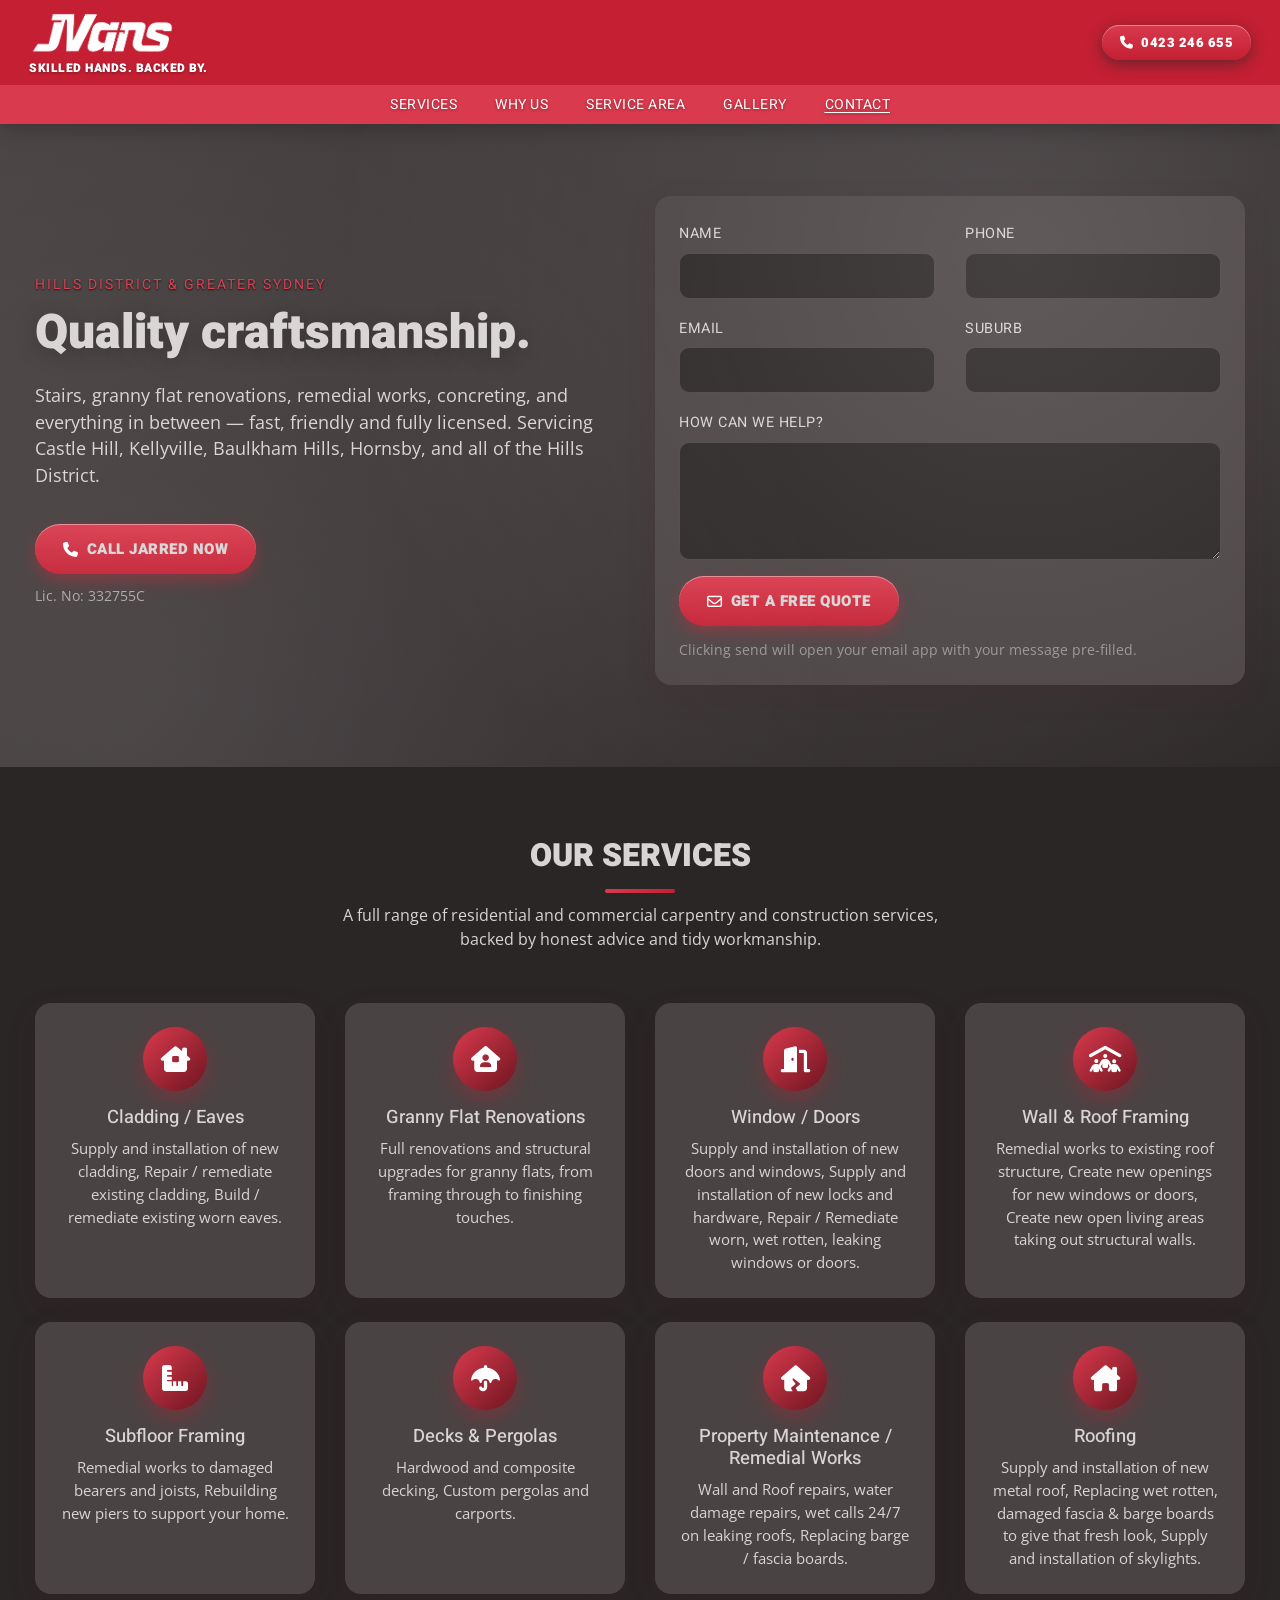
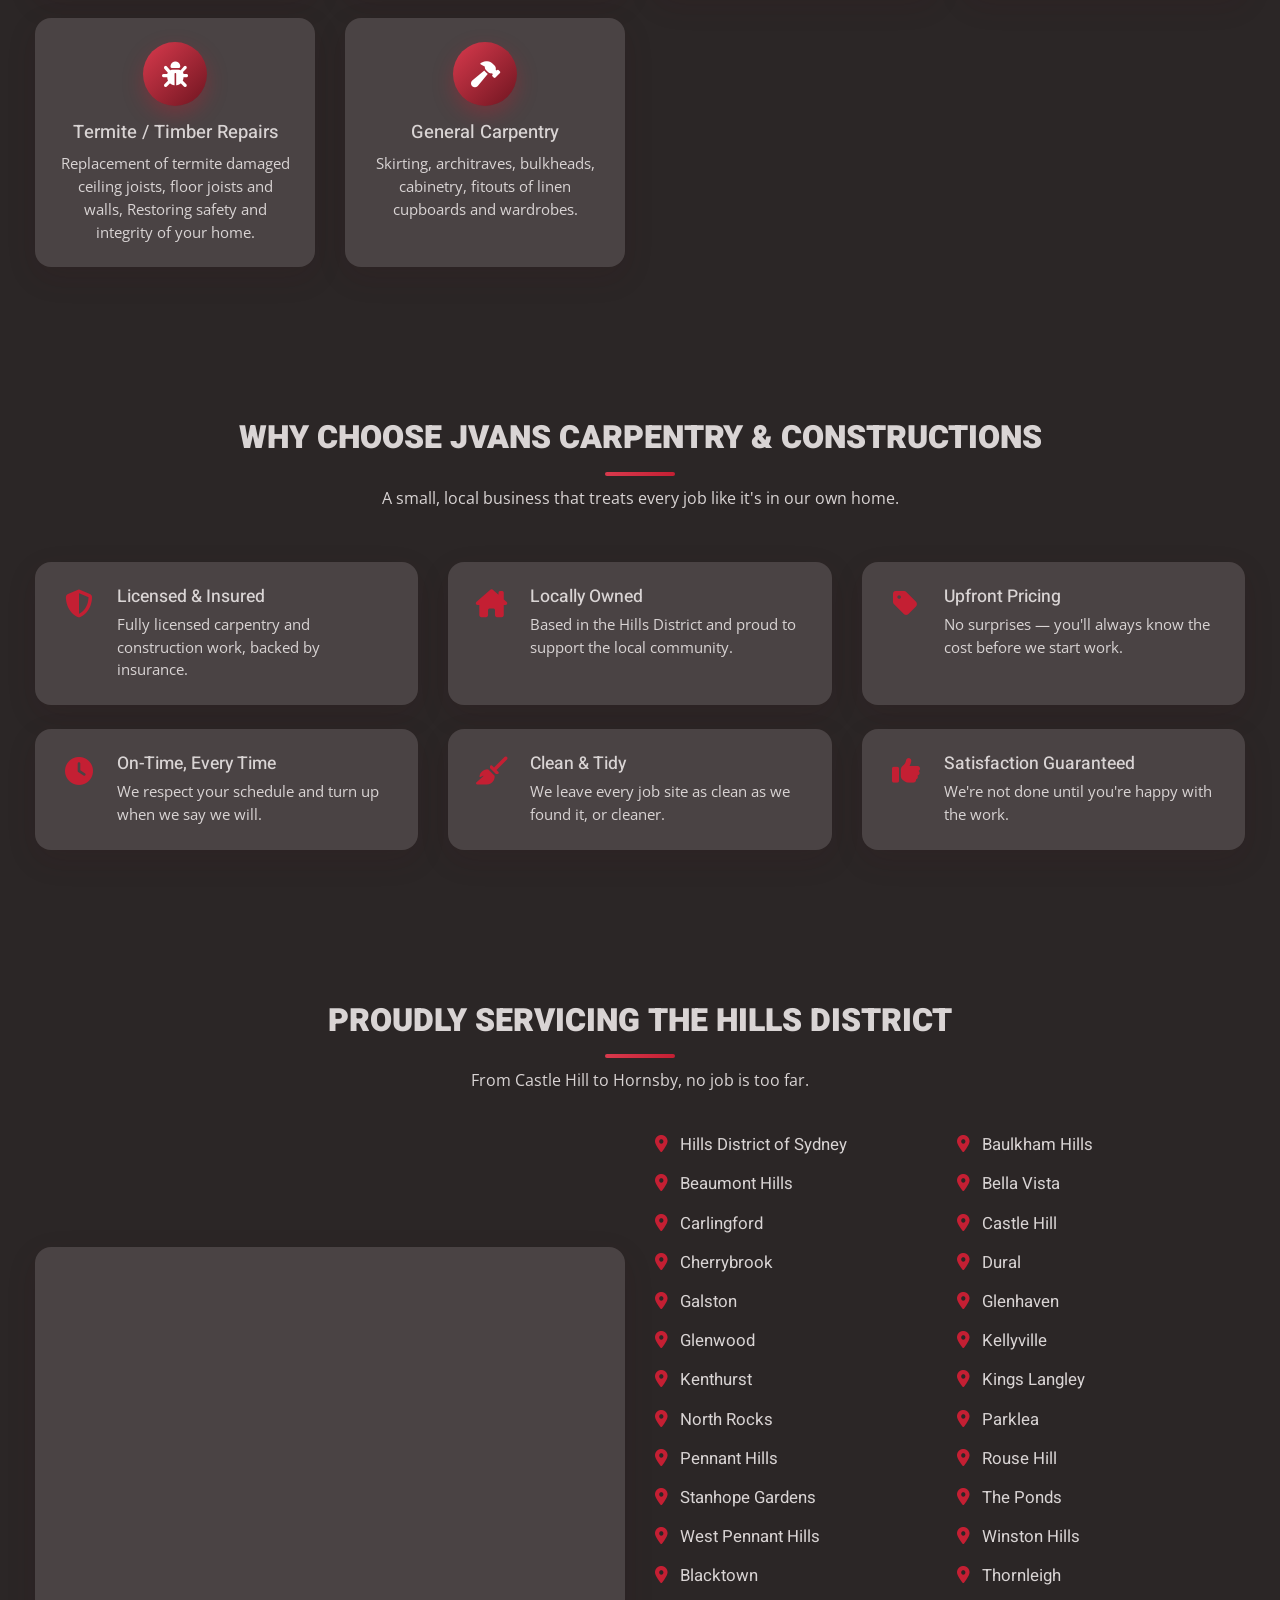
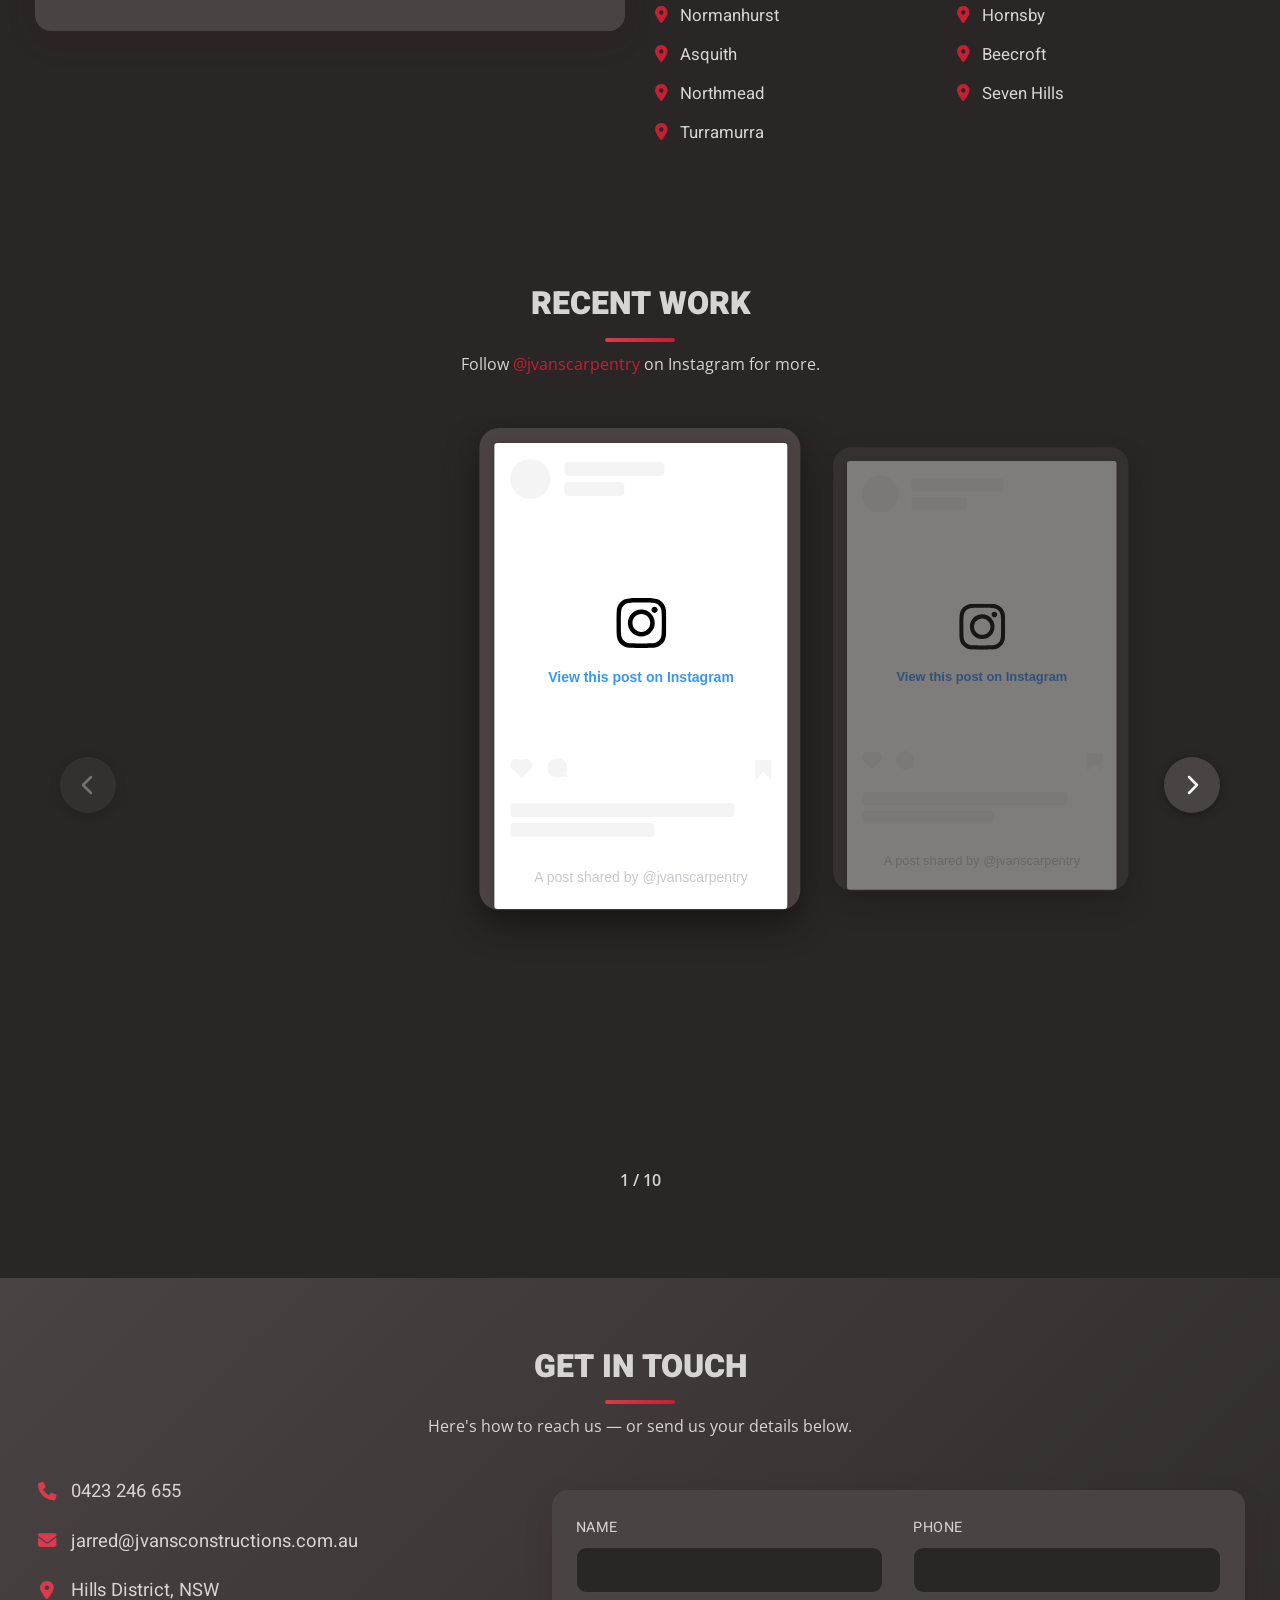
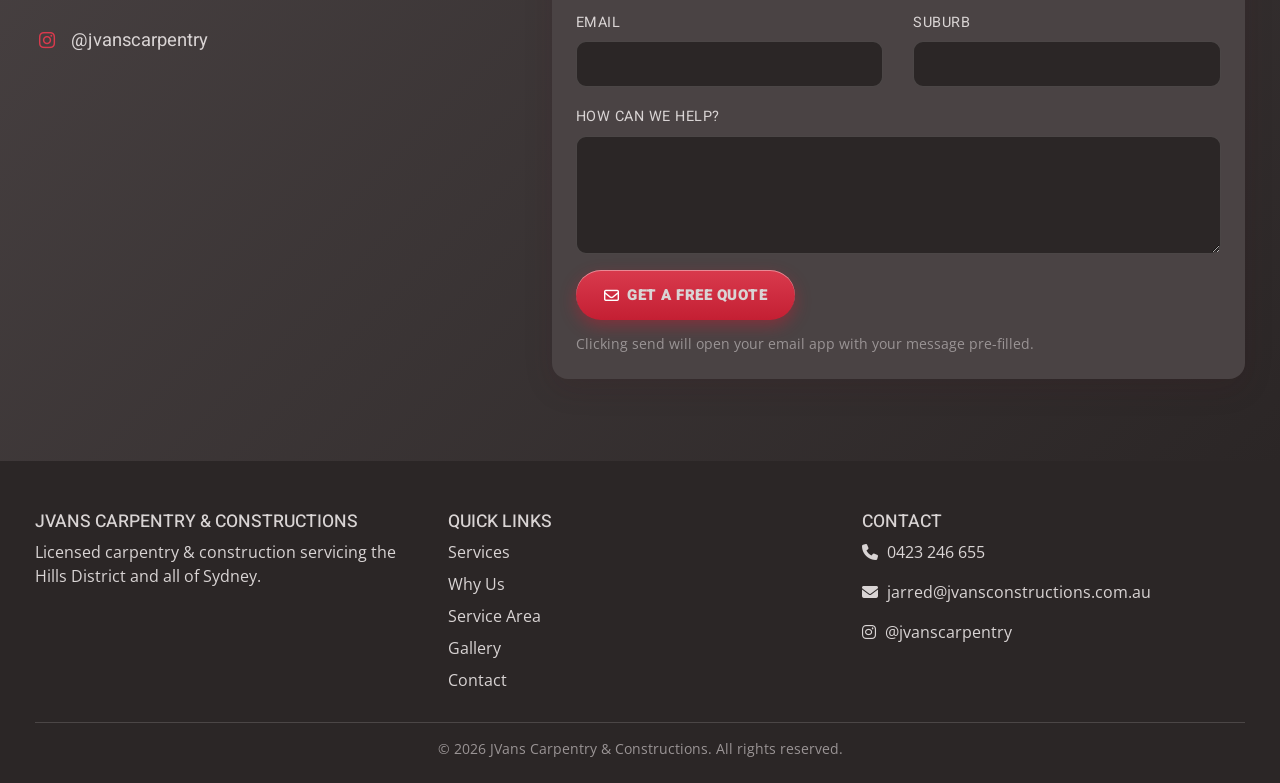
==== index.html @ 13c6151e "Update hero section wording (Feedback from Jarred) and update icons" ====
<!doctype html>
<html lang="en">
    <head>
        <!-- Google tag (gtag.js) -->
        <script async src="https://www.googletagmanager.com/gtag/js?id=G-ZFSFTS4PN0"></script>
        <script>
          window.dataLayer = window.dataLayer || [];
          function gtag(){dataLayer.push(arguments);}
          gtag('js', new Date());

          gtag('config', 'G-ZFSFTS4PN0');
        </script>

        <meta charset="utf-8">
        <meta name="viewport" content="width=device-width, initial-scale=1.0">
	<meta name="description" content="A small carpentry and construction business in Sydney's Hills District. Call us if you need carpentry or construction work in Castle Hill, Kellyville, Baulkham Hills, Hornsby, and surrounding areas.">
        <title>JVans Carpentry & Constructions - Hills District Carpentry &amp; Construction</title>
        <link rel="canonical" href="https://jvansconstructions.com.au/">

        <!-- Open Graph / social sharing -->
        <meta property="og:type" content="website">
        <meta property="og:site_name" content="JVans Carpentry & Constructions">
        <meta property="og:title" content="JVans Carpentry & Constructions - Hills District Carpentry &amp; Construction">
        <meta property="og:description" content="A small carpentry and construction business in Sydney's Hills District. Call us if you need carpentry or construction work in Castle Hill, Kellyville, Baulkham Hills, Hornsby, and surrounding areas.">
        <meta property="og:url" content="https://jvansconstructions.com.au/">
        <meta property="og:image" content="https://jvansconstructions.com.au/web-app-manifest-512x512.png">
        <meta property="og:locale" content="en_AU">
        <meta name="twitter:card" content="summary">
        <meta name="twitter:title" content="JVans Carpentry & Constructions - Hills District Carpentry &amp; Construction">
        <meta name="twitter:description" content="A small carpentry and construction business in Sydney's Hills District. Call us if you need carpentry or construction work in Castle Hill, Kellyville, Baulkham Hills, Hornsby, and surrounding areas.">
        <meta name="twitter:image" content="https://jvansconstructions.com.au/web-app-manifest-512x512.png">


        <!-- Google Fonts -->
        <link href="https://fonts.googleapis.com/css?family=Heebo:900&display=swap" rel="stylesheet">
        <link href="https://fonts.googleapis.com/css?family=Open+Sans&display=swap" rel="stylesheet">

        <!-- Bootstrap (CSS only - the JS bundle and jQuery were unused, no Bootstrap
             JS components (modal/dropdown/collapse) or jQuery calls appear anywhere) -->
        <link rel="stylesheet" href="https://stackpath.bootstrapcdn.com/bootstrap/4.3.1/css/bootstrap.min.css" integrity="sha384-ggOyR0iXCbMQv3Xipma34MD+dH/1fQ784/j6cY/iJTQUOhcWr7x9JvoRxT2MZw1T" crossorigin="anonymous">

        <!-- Font Awesome (icons) -->
        <link rel="stylesheet" href="https://cdnjs.cloudflare.com/ajax/libs/font-awesome/6.5.1/css/all.min.css" integrity="sha512-DTOQO9RWCH3ppGqcWaEA1BIZOC6xxalwEsw9c2QQeAIftl+Vegovlnee1c9QX4TctnWMn13TZye+giMm8e2LwA==" crossorigin="anonymous" referrerpolicy="no-referrer" />

        <!-- Custom CSS -->
        <link rel="stylesheet" type="text/css" href="index.css">

        <!-- Favicon -->
        <link rel="icon" type="image/png" href="/favicon-96x96.png" sizes="96x96" />
        <link rel="icon" type="image/svg+xml" href="/favicon.svg" />
        <link rel="shortcut icon" href="/favicon.ico" />
        <link rel="apple-touch-icon" sizes="180x180" href="/apple-touch-icon.png" />
        <meta name="apple-mobile-web-app-title" content="Jvans Carpentry & Construction" />
        <link rel="manifest" href="/site.webmanifest" />

        <!-- Structured data for local search -->
        <script type="application/ld+json">
        {
            "@context": "https://schema.org",
            "@type": "GeneralContractor",
            "name": "JVans Carpentry & Constructions",
            "image": "https://jvansconstructions.com.au/web-app-manifest-512x512.png",
            "url": "https://jvansconstructions.com.au/",
            "telephone": "+61423246655",
            "email": "jarred@jvansconstructions.com.au",
            "sameAs": [
                "https://www.instagram.com/jvanscarpentry/"
            ],
            "areaServed": [
                "Hills District of Sydney", "Baulkham Hills", "Beaumont Hills", "Bella Vista",
                "Carlingford", "Castle Hill", "Cherrybrook", "Dural",
                "Galston", "Glenhaven", "Glenwood", "Kellyville",
                "Kenthurst", "Kings Langley", "North Rocks", "Parklea",
                "Pennant Hills", "Rouse Hill", "Stanhope Gardens", "The Ponds",
                "West Pennant Hills", "Winston Hills", "Blacktown", "Thornleigh",
                "Normanhurst", "Hornsby", "Asquith", "Beecroft",
                "Northmead", "Seven Hills", "Turramurra", "Sydney"
            ],
            "address": {
                "@type": "PostalAddress",
                "addressLocality": "Sydney",
                "addressRegion": "NSW",
                "addressCountry": "AU"
            }
        }
        </script>
    </head>
    <body>
        <header id="topbar">
            <div class="container-fluid">
                <div class="row align-items-center no-gutters topbar-row">
                    <div class="topbar-col topbar-brand-row">
                        <h1><img src="logo.png" height="49" alt="JVans Carpentry & Constructions - Licensed Carpentry &amp; Construction"></h1>
                        <p class="topbar-slogan">Skilled hands. Backed by.</p>
                    </div>
                    <div class="topbar-col topbar-phone-col">
                        <a class="btn-cta btn-cta-sm" href="tel:0423246655"><i class="fa-solid fa-phone"></i> <span class="phone-number-text">0423 246 655</span></a>
                    </div>
                </div>
            </div>
            <div id="nav-band">
                <div class="container-fluid">
                    <nav id="main-nav" class="d-none d-lg-flex">
                        <a href="#services">Services</a>
                        <a href="#why-us">Why Us</a>
                        <a href="#service-area">Service Area</a>
                        <a href="#gallery">Gallery</a>
                        <!-- <a href="#reviews">Reviews</a> -->
                        <a href="#contact">Contact</a>
                    </nav>
                    <nav id="mobile-nav" class="d-lg-none">
                        <a href="#services">Services</a>
                        <a href="#why-us">Why Us</a>
                        <a href="#service-area">Service Area</a>
                        <a href="#gallery">Gallery</a>
                        <!-- <a href="#reviews">Reviews</a> -->
                        <a href="#contact">Contact</a>
                    </nav>
                </div>
            </div>
        </header>

        <section id="hero">
            <div class="container-fluid">
                <div class="row align-items-center hero-row">
                    <div class="col-lg-6 hero-copy">
                        <p class="hero-eyebrow">Hills District &amp; Greater Sydney</p>
                        <h2 class="hero-title">Quality craftsmanship.</h2>
                        <p class="hero-subtitle">Stairs, granny flat renovations, remedial works, concreting, and everything in between &mdash; fast, friendly and fully licensed. Servicing Castle Hill, Kellyville, Baulkham Hills, Hornsby, and all of the Hills District.</p>
                        <div class="hero-cta">
                            <a class="btn-cta" href="tel:0423246655"><i class="fa-solid fa-phone"></i> Call Jarred Now</a>
                        </div>
                        <p class="hero-licence">Lic. No: 332755C</p>
                    </div>
                    <div class="col-lg-6">
                        <form class="box contact-form hero-contact-form" action="mailto:jarred@jvansconstructions.com.au?subject=jvansconstructions.com.au%20Contact%20Form%20Submission" method="post" enctype="text/plain">
                            <div class="row">
                                <div class="col-md-6 form-group">
                                    <label for="contact-name">Name</label>
                                    <input type="text" class="form-control" id="contact-name" name="Name" required>
                                </div>
                                <div class="col-md-6 form-group">
                                    <label for="contact-phone">Phone</label>
                                    <input type="tel" class="form-control" id="contact-phone" name="Phone" required>
                                </div>
                            </div>
                            <div class="row">
                                <div class="col-md-6 form-group">
                                    <label for="contact-email">Email</label>
                                    <input type="email" class="form-control" id="contact-email" name="Email" required>
                                </div>
                                <div class="col-md-6 form-group">
                                    <label for="contact-suburb">Suburb</label>
                                    <input type="text" class="form-control" id="contact-suburb" name="Suburb">
                                </div>
                            </div>
                            <div class="form-group">
                                <label for="contact-message">How can we help?</label>
                                <textarea class="form-control" id="contact-message" name="Message" rows="4" required></textarea>
                            </div>
                            <button type="submit" class="btn-cta"><i class="fa-regular fa-envelope"></i> Get a Free Quote</button>
                            <p class="contact-form-note">Clicking send will open your email app with your message pre-filled.</p>
                        </form>
                    </div>
                </div>
            </div>
        </section>

        <main>
            <section id="services">
                <div class="container-fluid">
                <h2 class="section-heading">Our Services</h2>
                <p class="section-subheading">A full range of residential and commercial carpentry and construction services, backed by honest advice and tidy workmanship.</p>
                <div class="row">
                    <div class="col-lg-3 col-md-4 col-sm-6">
                        <div class="box service-card">
                            <div class="service-icon"><i class="fa-solid fa-house-chimney-window"></i></div>
                            <h3>Cladding / Eaves</h3>
                            <p>Supply and installation of new cladding, Repair / remediate existing cladding, Build / remediate existing worn eaves.</p>
                        </div>
                    </div>
                    <div class="col-lg-3 col-md-4 col-sm-6">
                        <div class="box service-card">
                            <div class="service-icon"><i class="fa-solid fa-house-user"></i></div>
                            <h3>Granny Flat Renovations</h3>
                            <p>Full renovations and structural upgrades for granny flats, from framing through to finishing touches.</p>
                        </div>
                    </div>
                    <div class="col-lg-3 col-md-4 col-sm-6">
                        <div class="box service-card">
                            <div class="service-icon"><i class="fa-solid fa-door-open"></i></div>
                            <h3>Window / Doors</h3>
                            <p>Supply and installation of new doors and windows, Supply and installation of new locks and hardware, Repair / Remediate worn, wet rotten, leaking windows or doors.</p>
                        </div>
                    </div>
                    <div class="col-lg-3 col-md-4 col-sm-6">
                        <div class="box service-card">
                            <div class="service-icon"><i class="fa-solid fa-people-roof"></i></div>
                            <h3>Wall &amp; Roof Framing</h3>
                            <p>Remedial works to existing roof structure, Create new openings for new windows or doors, Create new open living areas taking out structural walls.</p>
                        </div>
                    </div>
                    <div class="col-lg-3 col-md-4 col-sm-6">
                        <div class="box service-card">
                            <div class="service-icon"><i class="fa-solid fa-ruler-combined"></i></div>
                            <h3>Subfloor Framing</h3>
                            <p>Remedial works to damaged bearers and joists, Rebuilding new piers to support your home.</p>
                        </div>
                    </div>
                    <div class="col-lg-3 col-md-4 col-sm-6">
                        <div class="box service-card">
                            <div class="service-icon"><i class="fa-solid fa-umbrella"></i></div>
                            <h3>Decks &amp; Pergolas</h3>
                            <p>Hardwood and composite decking, Custom pergolas and carports.</p>
                        </div>
                    </div>
                    <div class="col-lg-3 col-md-4 col-sm-6">
                        <div class="box service-card">
                            <div class="service-icon"><i class="fa-solid fa-house-crack"></i></div>
                            <h3>Property Maintenance / Remedial Works</h3>
                            <p>Wall and Roof repairs, water damage repairs, wet calls 24/7 on leaking roofs, Replacing barge / fascia boards.</p>
                        </div>
                    </div>
                    <div class="col-lg-3 col-md-4 col-sm-6">
                        <div class="box service-card">
                            <div class="service-icon"><i class="fa-solid fa-house-chimney"></i></div>
                            <h3>Roofing</h3>
                            <p>Supply and installation of new metal roof, Replacing wet rotten, damaged fascia &amp; barge boards to give that fresh look, Supply and installation of skylights.</p>
                        </div>
                    </div>
                    <div class="col-lg-3 col-md-4 col-sm-6">
                        <div class="box service-card">
                            <div class="service-icon"><i class="fa-solid fa-bug"></i></div>
                            <h3>Termite / Timber Repairs</h3>
                            <p>Replacement of termite damaged ceiling joists, floor joists and walls, Restoring safety and integrity of your home.</p>
                        </div>
                    </div>
                    <div class="col-lg-3 col-md-4 col-sm-6">
                        <div class="box service-card">
                            <div class="service-icon"><i class="fa-solid fa-hammer"></i></div>
                            <h3>General Carpentry</h3>
                            <p>Skirting, architraves, bulkheads, cabinetry, fitouts of linen cupboards and wardrobes.</p>
                        </div>
                    </div>
                </div>
                </div>
            </section>

            <section id="why-us">
                <div class="container-fluid">
                <h2 class="section-heading">Why Choose JVans Carpentry & Constructions</h2>
                <p class="section-subheading">A small, local business that treats every job like it's in our own home.</p>
                <div class="row">
                    <div class="col-lg-4 col-md-6">
                        <div class="box trust-card">
                            <i class="fa-solid fa-shield-halved"></i>
                            <div class="trust-card-content">
                                <h3>Licensed &amp; Insured</h3>
                                <p>Fully licensed carpentry and construction work, backed by insurance.</p>
                            </div>
                        </div>
                    </div>
                    <div class="col-lg-4 col-md-6">
                        <div class="box trust-card">
                            <i class="fa-solid fa-house-chimney"></i>
                            <div class="trust-card-content">
                                <h3>Locally Owned</h3>
                                <p>Based in the Hills District and proud to support the local community.</p>
                            </div>
                        </div>
                    </div>
                    <div class="col-lg-4 col-md-6">
                        <div class="box trust-card">
                            <i class="fa-solid fa-tag"></i>
                            <div class="trust-card-content">
                                <h3>Upfront Pricing</h3>
                                <p>No surprises &mdash; you'll always know the cost before we start work.</p>
                            </div>
                        </div>
                    </div>
                    <div class="col-lg-4 col-md-6">
                        <div class="box trust-card">
                            <i class="fa-solid fa-clock"></i>
                            <div class="trust-card-content">
                                <h3>On-Time, Every Time</h3>
                                <p>We respect your schedule and turn up when we say we will.</p>
                            </div>
                        </div>
                    </div>
                    <div class="col-lg-4 col-md-6">
                        <div class="box trust-card">
                            <i class="fa-solid fa-broom"></i>
                            <div class="trust-card-content">
                                <h3>Clean &amp; Tidy</h3>
                                <p>We leave every job site as clean as we found it, or cleaner.</p>
                            </div>
                        </div>
                    </div>
                    <div class="col-lg-4 col-md-6">
                        <div class="box trust-card">
                            <i class="fa-solid fa-thumbs-up"></i>
                            <div class="trust-card-content">
                                <h3>Satisfaction Guaranteed</h3>
                                <p>We're not done until you're happy with the work.</p>
                            </div>
                        </div>
                    </div>
                </div>
                </div>
            </section>

            <section id="service-area">
                <div class="container-fluid">
                <h2 class="section-heading">Proudly Servicing the Hills District</h2>
                <p class="section-subheading">From Castle Hill to Hornsby, no job is too far.</p>
                <div class="row align-items-center">
                    <div class="col-lg-6">
                        <div class="box map-box">
                            <iframe
                                src="https://www.google.com/maps?q=Sydney+NSW,+Australia&z=9&output=embed"
                                width="100%" height="360" style="border:0;" allowfullscreen="" loading="lazy"
                                referrerpolicy="no-referrer-when-downgrade"
                                title="Map of Hills District service area">
                            </iframe>
                        </div>
                    </div>
                    <div class="col-lg-6">
                        <ul class="service-area-list">
                            <li><i class="fa-solid fa-location-dot"></i> Hills District of Sydney</li>
                            <li><i class="fa-solid fa-location-dot"></i> Baulkham Hills</li>
                            <li><i class="fa-solid fa-location-dot"></i> Beaumont Hills</li>
                            <li><i class="fa-solid fa-location-dot"></i> Bella Vista</li>
                            <li><i class="fa-solid fa-location-dot"></i> Carlingford</li>
                            <li><i class="fa-solid fa-location-dot"></i> Castle Hill</li>
                            <li><i class="fa-solid fa-location-dot"></i> Cherrybrook</li>
                            <li><i class="fa-solid fa-location-dot"></i> Dural</li>
                            <li><i class="fa-solid fa-location-dot"></i> Galston</li>
                            <li><i class="fa-solid fa-location-dot"></i> Glenhaven</li>
                            <li><i class="fa-solid fa-location-dot"></i> Glenwood</li>
                            <li><i class="fa-solid fa-location-dot"></i> Kellyville</li>
                            <li><i class="fa-solid fa-location-dot"></i> Kenthurst</li>
                            <li><i class="fa-solid fa-location-dot"></i> Kings Langley</li>
                            <li><i class="fa-solid fa-location-dot"></i> North Rocks</li>
                            <li><i class="fa-solid fa-location-dot"></i> Parklea</li>
                            <li><i class="fa-solid fa-location-dot"></i> Pennant Hills</li>
                            <li><i class="fa-solid fa-location-dot"></i> Rouse Hill</li>
                            <li><i class="fa-solid fa-location-dot"></i> Stanhope Gardens</li>
                            <li><i class="fa-solid fa-location-dot"></i> The Ponds</li>
                            <li><i class="fa-solid fa-location-dot"></i> West Pennant Hills</li>
                            <li><i class="fa-solid fa-location-dot"></i> Winston Hills</li>
                            <li><i class="fa-solid fa-location-dot"></i> Blacktown</li>
                            <li><i class="fa-solid fa-location-dot"></i> Thornleigh</li>
                            <li><i class="fa-solid fa-location-dot"></i> Normanhurst</li>
                            <li><i class="fa-solid fa-location-dot"></i> Hornsby</li>
                            <li><i class="fa-solid fa-location-dot"></i> Asquith</li>
                            <li><i class="fa-solid fa-location-dot"></i> Beecroft</li>
                            <li><i class="fa-solid fa-location-dot"></i> Northmead</li>
                            <li><i class="fa-solid fa-location-dot"></i> Seven Hills</li>
                            <li><i class="fa-solid fa-location-dot"></i> Turramurra</li>
                        </ul>
                    </div>
                </div>
                </div>
            </section>

            <!-- <section id="reviews">
                <h2 class="section-heading">What Our Customers Say</h2>
                <p class="section-subheading">Placeholder testimonials &mdash; to be replaced with real customer reviews.</p>
                <div class="row">
                    <div class="col-lg-4">
                        <div class="box review-card">
                            <i class="fa-solid fa-quote-left"></i>
                            <div class="review-stars"><i class="fa-solid fa-star"></i><i class="fa-solid fa-star"></i><i class="fa-solid fa-star"></i><i class="fa-solid fa-star"></i><i class="fa-solid fa-star"></i></div>
                            <p>&ldquo;Jarred turned up on time and built our new staircase in a weekend. Couldn't recommend JVans Carpentry &amp; Constructions more.&rdquo;</p>
                            <p class="review-author">Sarah T. &mdash; Castle Hill</p>
                        </div>
                    </div>
                    <div class="col-lg-4">
                        <div class="box review-card">
                            <i class="fa-solid fa-quote-left"></i>
                            <div class="review-stars"><i class="fa-solid fa-star"></i><i class="fa-solid fa-star"></i><i class="fa-solid fa-star"></i><i class="fa-solid fa-star"></i><i class="fa-solid fa-star"></i></div>
                            <p>&ldquo;Professional, tidy, and upfront about pricing before starting any work. Exactly what you want from a tradie.&rdquo;</p>
                            <p class="review-author">Michael R. &mdash; Blacktown</p>
                        </div>
                    </div>
                    <div class="col-lg-4">
                        <div class="box review-card">
                            <i class="fa-solid fa-quote-left"></i>
                            <div class="review-stars"><i class="fa-solid fa-star"></i><i class="fa-solid fa-star"></i><i class="fa-solid fa-star"></i><i class="fa-solid fa-star"></i><i class="fa-solid fa-star"></i></div>
                            <p>&ldquo;Called about termite-damaged ceiling joists and had someone out within the week. Great work.&rdquo;</p>
                            <p class="review-author">Priya K. &mdash; Hornsby</p>
                        </div>
                    </div>
                </div>
            </section> -->

            <section id="gallery">
                <div class="container-fluid">
                <h2 class="section-heading">Recent Work</h2>
                <p class="section-subheading">Follow <a href="https://www.instagram.com/jvanscarpentry/" target="_blank" rel="noopener">@jvanscarpentry</a> on Instagram for more.</p>
                <div class="instagram-carousel" id="instagram-carousel">
                    <button type="button" class="carousel-btn carousel-btn-prev" id="instagram-prev" aria-label="Previous photo">
                        <svg viewBox="0 0 24 24" aria-hidden="true" focusable="false"><path d="M15 4l-8 8 8 8" fill="none" stroke="currentColor" stroke-width="2.5" stroke-linecap="round" stroke-linejoin="round"/></svg>
                    </button>
                    <div class="instagram-carousel-viewport">
                <div class="instagram-carousel-track" id="instagram-container">
            <div class="instagram-item">
                <div class="box instagram">
                    <blockquote class="instagram-media" data-instgrm-captioned data-instgrm-permalink="https://www.instagram.com/reel/DbDJj-OztvT/?utm_source=ig_embed&amp;utm_campaign=loading" data-instgrm-version="14" style=" background:#FFF; border:0; border-radius:3px; box-shadow:0 0 1px 0 rgba(0,0,0,0.5),0 1px 10px 0 rgba(0,0,0,0.15); margin: 1px; max-width:540px; min-width:326px; padding:0; width:99.375%; width:-webkit-calc(100% - 2px); width:calc(100% - 2px);"><div style="padding:16px;"> <a href="https://www.instagram.com/reel/DbDJj-OztvT/?utm_source=ig_embed&amp;utm_campaign=loading" style=" background:#FFFFFF; line-height:0; padding:0 0; text-align:center; text-decoration:none; width:100%;" target="_blank"> <div style=" display: flex; flex-direction: row; align-items: center;"> <div style="background-color: #F4F4F4; border-radius: 50%; flex-grow: 0; height: 40px; margin-right: 14px; width: 40px;"></div> <div style="display: flex; flex-direction: column; flex-grow: 1; justify-content: center;"> <div style=" background-color: #F4F4F4; border-radius: 4px; flex-grow: 0; height: 14px; margin-bottom: 6px; width: 100px;"></div> <div style=" background-color: #F4F4F4; border-radius: 4px; flex-grow: 0; height: 14px; width: 60px;"></div></div></div><div style="padding: 19% 0;"></div> <div style="display:block; height:50px; margin:0 auto 12px; width:50px;"><svg width="50px" height="50px" viewBox="0 0 60 60" version="1.1" xmlns="https://www.w3.org/2000/svg" xmlns:xlink="https://www.w3.org/1999/xlink"><g stroke="none" stroke-width="1" fill="none" fill-rule="evenodd"><g transform="translate(-511.000000, -20.000000)" fill="#000000"><g><path d="M556.869,30.41 C554.814,30.41 553.148,32.076 553.148,34.131 C553.148,36.186 554.814,37.852 556.869,37.852 C558.924,37.852 560.59,36.186 560.59,34.131 C560.59,32.076 558.924,30.41 556.869,30.41 M541,60.657 C535.114,60.657 530.342,55.887 530.342,50 C530.342,44.114 535.114,39.342 541,39.342 C546.887,39.342 551.658,44.114 551.658,50 C551.658,55.887 546.887,60.657 541,60.657 M541,33.886 C532.1,33.886 524.886,41.1 524.886,50 C524.886,58.899 532.1,66.113 541,66.113 C549.9,66.113 557.115,58.899 557.115,50 C557.115,41.1 549.9,33.886 541,33.886 M565.378,62.101 C565.244,65.022 564.756,66.606 564.346,67.663 C563.803,69.06 563.154,70.057 562.106,71.106 C561.058,72.155 560.06,72.803 558.662,73.347 C557.607,73.757 556.021,74.244 553.102,74.378 C549.944,74.521 548.997,74.552 541,74.552 C533.003,74.552 532.056,74.521 528.898,74.378 C525.979,74.244 524.393,73.757 523.338,73.347 C521.94,72.803 520.942,72.155 519.894,71.106 C518.846,70.057 518.197,69.06 517.654,67.663 C517.244,66.606 516.755,65.022 516.623,62.101 C516.479,58.943 516.448,57.996 516.448,50 C516.448,42.003 516.479,41.056 516.623,37.899 C516.755,34.978 517.244,33.391 517.654,32.338 C518.197,30.938 518.846,29.942 519.894,28.894 C520.942,27.846 521.94,27.196 523.338,26.654 C524.393,26.244 525.979,25.756 528.898,25.623 C532.057,25.479 533.004,25.448 541,25.448 C548.997,25.448 549.943,25.479 553.102,25.623 C556.021,25.756 557.607,26.244 558.662,26.654 C560.06,27.196 561.058,27.846 562.106,28.894 C563.154,29.942 563.803,30.938 564.346,32.338 C564.756,33.391 565.244,34.978 565.378,37.899 C565.522,41.056 565.552,42.003 565.552,50 C565.552,57.996 565.522,58.943 565.378,62.101 M570.82,37.631 C570.674,34.438 570.167,32.258 569.425,30.349 C568.659,28.377 567.633,26.702 565.965,25.035 C564.297,23.368 562.623,22.342 560.652,21.575 C558.743,20.834 556.562,20.326 553.369,20.18 C550.169,20.033 549.148,20 541,20 C532.853,20 531.831,20.033 528.631,20.18 C525.438,20.326 523.257,20.834 521.349,21.575 C519.376,22.342 517.703,23.368 516.035,25.035 C514.368,26.702 513.342,28.377 512.574,30.349 C511.834,32.258 511.326,34.438 511.181,37.631 C511.035,40.831 511,41.851 511,50 C511,58.147 511.035,59.17 511.181,62.369 C511.326,65.562 511.834,67.743 512.574,69.651 C513.342,71.625 514.368,73.296 516.035,74.965 C517.703,76.634 519.376,77.658 521.349,78.425 C523.257,79.167 525.438,79.673 528.631,79.82 C531.831,79.965 532.853,80.001 541,80.001 C549.148,80.001 550.169,79.965 553.369,79.82 C556.562,79.673 558.743,79.167 560.652,78.425 C562.623,77.658 564.297,76.634 565.965,74.965 C567.633,73.296 568.659,71.625 569.425,69.651 C570.167,67.743 570.674,65.562 570.82,62.369 C570.966,59.17 571,58.147 571,50 C571,41.851 570.966,40.831 570.82,37.631"></path></g></g></g></svg></div><div style="padding-top: 8px;"> <div style=" color:#3897f0; font-family:Arial,sans-serif; font-size:14px; font-style:normal; font-weight:550; line-height:18px;">View this post on Instagram</div></div><div style="padding: 12.5% 0;"></div> <div style="display: flex; flex-direction: row; margin-bottom: 14px; align-items: center;"><div> <div style="background-color: #F4F4F4; border-radius: 50%; height: 12.5px; width: 12.5px; transform: translateX(0px) translateY(7px);"></div> <div style="background-color: #F4F4F4; height: 12.5px; transform: rotate(-45deg) translateX(3px) translateY(1px); width: 12.5px; flex-grow: 0; margin-right: 14px; margin-left: 2px;"></div> <div style="background-color: #F4F4F4; border-radius: 50%; height: 12.5px; width: 12.5px; transform: translateX(9px) translateY(-18px);"></div></div><div style="margin-left: 8px;"> <div style=" background-color: #F4F4F4; border-radius: 50%; flex-grow: 0; height: 20px; width: 20px;"></div> <div style=" width: 0; height: 0; border-top: 2px solid transparent; border-left: 6px solid #f4f4f4; border-bottom: 2px solid transparent; transform: translateX(16px) translateY(-4px) rotate(30deg)"></div></div><div style="margin-left: auto;"> <div style=" width: 0px; border-top: 8px solid #F4F4F4; border-right: 8px solid transparent; transform: translateY(16px);"></div> <div style=" background-color: #F4F4F4; flex-grow: 0; height: 12px; width: 16px; transform: translateY(-4px);"></div> <div style=" width: 0; height: 0; border-top: 8px solid #F4F4F4; border-left: 8px solid transparent; transform: translateY(-4px) translateX(8px);"></div></div></div> <div style="display: flex; flex-direction: column; flex-grow: 1; justify-content: center; margin-bottom: 24px;"> <div style=" background-color: #F4F4F4; border-radius: 4px; flex-grow: 0; height: 14px; margin-bottom: 6px; width: 224px;"></div> <div style=" background-color: #F4F4F4; border-radius: 4px; flex-grow: 0; height: 14px; width: 144px;"></div></div></a><p style=" color:#c9c8cd; font-family:Arial,sans-serif; font-size:14px; line-height:17px; margin-bottom:0; margin-top:8px; overflow:hidden; padding:8px 0 7px; text-align:center; text-overflow:ellipsis; white-space:nowrap;"><a href="https://www.instagram.com/reel/DbDJj-OztvT/?utm_source=ig_embed&amp;utm_campaign=loading" style=" color:#c9c8cd; font-family:Arial,sans-serif; font-size:14px; font-style:normal; font-weight:normal; line-height:17px; text-decoration:none;" target="_blank">A post shared by @jvanscarpentry</a></p></div></blockquote>
                </div>
            </div>
            <div class="instagram-item">
                <div class="box instagram">
                    <blockquote class="instagram-media" data-instgrm-captioned data-instgrm-permalink="https://www.instagram.com/reel/DazvBrDTB2d/?utm_source=ig_embed&amp;utm_campaign=loading" data-instgrm-version="14" style=" background:#FFF; border:0; border-radius:3px; box-shadow:0 0 1px 0 rgba(0,0,0,0.5),0 1px 10px 0 rgba(0,0,0,0.15); margin: 1px; max-width:540px; min-width:326px; padding:0; width:99.375%; width:-webkit-calc(100% - 2px); width:calc(100% - 2px);"><div style="padding:16px;"> <a href="https://www.instagram.com/reel/DazvBrDTB2d/?utm_source=ig_embed&amp;utm_campaign=loading" style=" background:#FFFFFF; line-height:0; padding:0 0; text-align:center; text-decoration:none; width:100%;" target="_blank"> <div style=" display: flex; flex-direction: row; align-items: center;"> <div style="background-color: #F4F4F4; border-radius: 50%; flex-grow: 0; height: 40px; margin-right: 14px; width: 40px;"></div> <div style="display: flex; flex-direction: column; flex-grow: 1; justify-content: center;"> <div style=" background-color: #F4F4F4; border-radius: 4px; flex-grow: 0; height: 14px; margin-bottom: 6px; width: 100px;"></div> <div style=" background-color: #F4F4F4; border-radius: 4px; flex-grow: 0; height: 14px; width: 60px;"></div></div></div><div style="padding: 19% 0;"></div> <div style="display:block; height:50px; margin:0 auto 12px; width:50px;"><svg width="50px" height="50px" viewBox="0 0 60 60" version="1.1" xmlns="https://www.w3.org/2000/svg" xmlns:xlink="https://www.w3.org/1999/xlink"><g stroke="none" stroke-width="1" fill="none" fill-rule="evenodd"><g transform="translate(-511.000000, -20.000000)" fill="#000000"><g><path d="M556.869,30.41 C554.814,30.41 553.148,32.076 553.148,34.131 C553.148,36.186 554.814,37.852 556.869,37.852 C558.924,37.852 560.59,36.186 560.59,34.131 C560.59,32.076 558.924,30.41 556.869,30.41 M541,60.657 C535.114,60.657 530.342,55.887 530.342,50 C530.342,44.114 535.114,39.342 541,39.342 C546.887,39.342 551.658,44.114 551.658,50 C551.658,55.887 546.887,60.657 541,60.657 M541,33.886 C532.1,33.886 524.886,41.1 524.886,50 C524.886,58.899 532.1,66.113 541,66.113 C549.9,66.113 557.115,58.899 557.115,50 C557.115,41.1 549.9,33.886 541,33.886 M565.378,62.101 C565.244,65.022 564.756,66.606 564.346,67.663 C563.803,69.06 563.154,70.057 562.106,71.106 C561.058,72.155 560.06,72.803 558.662,73.347 C557.607,73.757 556.021,74.244 553.102,74.378 C549.944,74.521 548.997,74.552 541,74.552 C533.003,74.552 532.056,74.521 528.898,74.378 C525.979,74.244 524.393,73.757 523.338,73.347 C521.94,72.803 520.942,72.155 519.894,71.106 C518.846,70.057 518.197,69.06 517.654,67.663 C517.244,66.606 516.755,65.022 516.623,62.101 C516.479,58.943 516.448,57.996 516.448,50 C516.448,42.003 516.479,41.056 516.623,37.899 C516.755,34.978 517.244,33.391 517.654,32.338 C518.197,30.938 518.846,29.942 519.894,28.894 C520.942,27.846 521.94,27.196 523.338,26.654 C524.393,26.244 525.979,25.756 528.898,25.623 C532.057,25.479 533.004,25.448 541,25.448 C548.997,25.448 549.943,25.479 553.102,25.623 C556.021,25.756 557.607,26.244 558.662,26.654 C560.06,27.196 561.058,27.846 562.106,28.894 C563.154,29.942 563.803,30.938 564.346,32.338 C564.756,33.391 565.244,34.978 565.378,37.899 C565.522,41.056 565.552,42.003 565.552,50 C565.552,57.996 565.522,58.943 565.378,62.101 M570.82,37.631 C570.674,34.438 570.167,32.258 569.425,30.349 C568.659,28.377 567.633,26.702 565.965,25.035 C564.297,23.368 562.623,22.342 560.652,21.575 C558.743,20.834 556.562,20.326 553.369,20.18 C550.169,20.033 549.148,20 541,20 C532.853,20 531.831,20.033 528.631,20.18 C525.438,20.326 523.257,20.834 521.349,21.575 C519.376,22.342 517.703,23.368 516.035,25.035 C514.368,26.702 513.342,28.377 512.574,30.349 C511.834,32.258 511.326,34.438 511.181,37.631 C511.035,40.831 511,41.851 511,50 C511,58.147 511.035,59.17 511.181,62.369 C511.326,65.562 511.834,67.743 512.574,69.651 C513.342,71.625 514.368,73.296 516.035,74.965 C517.703,76.634 519.376,77.658 521.349,78.425 C523.257,79.167 525.438,79.673 528.631,79.82 C531.831,79.965 532.853,80.001 541,80.001 C549.148,80.001 550.169,79.965 553.369,79.82 C556.562,79.673 558.743,79.167 560.652,78.425 C562.623,77.658 564.297,76.634 565.965,74.965 C567.633,73.296 568.659,71.625 569.425,69.651 C570.167,67.743 570.674,65.562 570.82,62.369 C570.966,59.17 571,58.147 571,50 C571,41.851 570.966,40.831 570.82,37.631"></path></g></g></g></svg></div><div style="padding-top: 8px;"> <div style=" color:#3897f0; font-family:Arial,sans-serif; font-size:14px; font-style:normal; font-weight:550; line-height:18px;">View this post on Instagram</div></div><div style="padding: 12.5% 0;"></div> <div style="display: flex; flex-direction: row; margin-bottom: 14px; align-items: center;"><div> <div style="background-color: #F4F4F4; border-radius: 50%; height: 12.5px; width: 12.5px; transform: translateX(0px) translateY(7px);"></div> <div style="background-color: #F4F4F4; height: 12.5px; transform: rotate(-45deg) translateX(3px) translateY(1px); width: 12.5px; flex-grow: 0; margin-right: 14px; margin-left: 2px;"></div> <div style="background-color: #F4F4F4; border-radius: 50%; height: 12.5px; width: 12.5px; transform: translateX(9px) translateY(-18px);"></div></div><div style="margin-left: 8px;"> <div style=" background-color: #F4F4F4; border-radius: 50%; flex-grow: 0; height: 20px; width: 20px;"></div> <div style=" width: 0; height: 0; border-top: 2px solid transparent; border-left: 6px solid #f4f4f4; border-bottom: 2px solid transparent; transform: translateX(16px) translateY(-4px) rotate(30deg)"></div></div><div style="margin-left: auto;"> <div style=" width: 0px; border-top: 8px solid #F4F4F4; border-right: 8px solid transparent; transform: translateY(16px);"></div> <div style=" background-color: #F4F4F4; flex-grow: 0; height: 12px; width: 16px; transform: translateY(-4px);"></div> <div style=" width: 0; height: 0; border-top: 8px solid #F4F4F4; border-left: 8px solid transparent; transform: translateY(-4px) translateX(8px);"></div></div></div> <div style="display: flex; flex-direction: column; flex-grow: 1; justify-content: center; margin-bottom: 24px;"> <div style=" background-color: #F4F4F4; border-radius: 4px; flex-grow: 0; height: 14px; margin-bottom: 6px; width: 224px;"></div> <div style=" background-color: #F4F4F4; border-radius: 4px; flex-grow: 0; height: 14px; width: 144px;"></div></div></a><p style=" color:#c9c8cd; font-family:Arial,sans-serif; font-size:14px; line-height:17px; margin-bottom:0; margin-top:8px; overflow:hidden; padding:8px 0 7px; text-align:center; text-overflow:ellipsis; white-space:nowrap;"><a href="https://www.instagram.com/reel/DazvBrDTB2d/?utm_source=ig_embed&amp;utm_campaign=loading" style=" color:#c9c8cd; font-family:Arial,sans-serif; font-size:14px; font-style:normal; font-weight:normal; line-height:17px; text-decoration:none;" target="_blank">A post shared by @jvanscarpentry</a></p></div></blockquote>
                </div>
            </div>
            <div class="instagram-item">
                <div class="box instagram">
                    <blockquote class="instagram-media" data-instgrm-captioned data-instgrm-permalink="https://www.instagram.com/reel/DRWtFnak9uO/?utm_source=ig_embed&amp;utm_campaign=loading" data-instgrm-version="14" style=" background:#FFF; border:0; border-radius:3px; box-shadow:0 0 1px 0 rgba(0,0,0,0.5),0 1px 10px 0 rgba(0,0,0,0.15); margin: 1px; max-width:540px; min-width:326px; padding:0; width:99.375%; width:-webkit-calc(100% - 2px); width:calc(100% - 2px);"><div style="padding:16px;"> <a href="https://www.instagram.com/reel/DRWtFnak9uO/?utm_source=ig_embed&amp;utm_campaign=loading" style=" background:#FFFFFF; line-height:0; padding:0 0; text-align:center; text-decoration:none; width:100%;" target="_blank"> <div style=" display: flex; flex-direction: row; align-items: center;"> <div style="background-color: #F4F4F4; border-radius: 50%; flex-grow: 0; height: 40px; margin-right: 14px; width: 40px;"></div> <div style="display: flex; flex-direction: column; flex-grow: 1; justify-content: center;"> <div style=" background-color: #F4F4F4; border-radius: 4px; flex-grow: 0; height: 14px; margin-bottom: 6px; width: 100px;"></div> <div style=" background-color: #F4F4F4; border-radius: 4px; flex-grow: 0; height: 14px; width: 60px;"></div></div></div><div style="padding: 19% 0;"></div> <div style="display:block; height:50px; margin:0 auto 12px; width:50px;"><svg width="50px" height="50px" viewBox="0 0 60 60" version="1.1" xmlns="https://www.w3.org/2000/svg" xmlns:xlink="https://www.w3.org/1999/xlink"><g stroke="none" stroke-width="1" fill="none" fill-rule="evenodd"><g transform="translate(-511.000000, -20.000000)" fill="#000000"><g><path d="M556.869,30.41 C554.814,30.41 553.148,32.076 553.148,34.131 C553.148,36.186 554.814,37.852 556.869,37.852 C558.924,37.852 560.59,36.186 560.59,34.131 C560.59,32.076 558.924,30.41 556.869,30.41 M541,60.657 C535.114,60.657 530.342,55.887 530.342,50 C530.342,44.114 535.114,39.342 541,39.342 C546.887,39.342 551.658,44.114 551.658,50 C551.658,55.887 546.887,60.657 541,60.657 M541,33.886 C532.1,33.886 524.886,41.1 524.886,50 C524.886,58.899 532.1,66.113 541,66.113 C549.9,66.113 557.115,58.899 557.115,50 C557.115,41.1 549.9,33.886 541,33.886 M565.378,62.101 C565.244,65.022 564.756,66.606 564.346,67.663 C563.803,69.06 563.154,70.057 562.106,71.106 C561.058,72.155 560.06,72.803 558.662,73.347 C557.607,73.757 556.021,74.244 553.102,74.378 C549.944,74.521 548.997,74.552 541,74.552 C533.003,74.552 532.056,74.521 528.898,74.378 C525.979,74.244 524.393,73.757 523.338,73.347 C521.94,72.803 520.942,72.155 519.894,71.106 C518.846,70.057 518.197,69.06 517.654,67.663 C517.244,66.606 516.755,65.022 516.623,62.101 C516.479,58.943 516.448,57.996 516.448,50 C516.448,42.003 516.479,41.056 516.623,37.899 C516.755,34.978 517.244,33.391 517.654,32.338 C518.197,30.938 518.846,29.942 519.894,28.894 C520.942,27.846 521.94,27.196 523.338,26.654 C524.393,26.244 525.979,25.756 528.898,25.623 C532.057,25.479 533.004,25.448 541,25.448 C548.997,25.448 549.943,25.479 553.102,25.623 C556.021,25.756 557.607,26.244 558.662,26.654 C560.06,27.196 561.058,27.846 562.106,28.894 C563.154,29.942 563.803,30.938 564.346,32.338 C564.756,33.391 565.244,34.978 565.378,37.899 C565.522,41.056 565.552,42.003 565.552,50 C565.552,57.996 565.522,58.943 565.378,62.101 M570.82,37.631 C570.674,34.438 570.167,32.258 569.425,30.349 C568.659,28.377 567.633,26.702 565.965,25.035 C564.297,23.368 562.623,22.342 560.652,21.575 C558.743,20.834 556.562,20.326 553.369,20.18 C550.169,20.033 549.148,20 541,20 C532.853,20 531.831,20.033 528.631,20.18 C525.438,20.326 523.257,20.834 521.349,21.575 C519.376,22.342 517.703,23.368 516.035,25.035 C514.368,26.702 513.342,28.377 512.574,30.349 C511.834,32.258 511.326,34.438 511.181,37.631 C511.035,40.831 511,41.851 511,50 C511,58.147 511.035,59.17 511.181,62.369 C511.326,65.562 511.834,67.743 512.574,69.651 C513.342,71.625 514.368,73.296 516.035,74.965 C517.703,76.634 519.376,77.658 521.349,78.425 C523.257,79.167 525.438,79.673 528.631,79.82 C531.831,79.965 532.853,80.001 541,80.001 C549.148,80.001 550.169,79.965 553.369,79.82 C556.562,79.673 558.743,79.167 560.652,78.425 C562.623,77.658 564.297,76.634 565.965,74.965 C567.633,73.296 568.659,71.625 569.425,69.651 C570.167,67.743 570.674,65.562 570.82,62.369 C570.966,59.17 571,58.147 571,50 C571,41.851 570.966,40.831 570.82,37.631"></path></g></g></g></svg></div><div style="padding-top: 8px;"> <div style=" color:#3897f0; font-family:Arial,sans-serif; font-size:14px; font-style:normal; font-weight:550; line-height:18px;">View this post on Instagram</div></div><div style="padding: 12.5% 0;"></div> <div style="display: flex; flex-direction: row; margin-bottom: 14px; align-items: center;"><div> <div style="background-color: #F4F4F4; border-radius: 50%; height: 12.5px; width: 12.5px; transform: translateX(0px) translateY(7px);"></div> <div style="background-color: #F4F4F4; height: 12.5px; transform: rotate(-45deg) translateX(3px) translateY(1px); width: 12.5px; flex-grow: 0; margin-right: 14px; margin-left: 2px;"></div> <div style="background-color: #F4F4F4; border-radius: 50%; height: 12.5px; width: 12.5px; transform: translateX(9px) translateY(-18px);"></div></div><div style="margin-left: 8px;"> <div style=" background-color: #F4F4F4; border-radius: 50%; flex-grow: 0; height: 20px; width: 20px;"></div> <div style=" width: 0; height: 0; border-top: 2px solid transparent; border-left: 6px solid #f4f4f4; border-bottom: 2px solid transparent; transform: translateX(16px) translateY(-4px) rotate(30deg)"></div></div><div style="margin-left: auto;"> <div style=" width: 0px; border-top: 8px solid #F4F4F4; border-right: 8px solid transparent; transform: translateY(16px);"></div> <div style=" background-color: #F4F4F4; flex-grow: 0; height: 12px; width: 16px; transform: translateY(-4px);"></div> <div style=" width: 0; height: 0; border-top: 8px solid #F4F4F4; border-left: 8px solid transparent; transform: translateY(-4px) translateX(8px);"></div></div></div> <div style="display: flex; flex-direction: column; flex-grow: 1; justify-content: center; margin-bottom: 24px;"> <div style=" background-color: #F4F4F4; border-radius: 4px; flex-grow: 0; height: 14px; margin-bottom: 6px; width: 224px;"></div> <div style=" background-color: #F4F4F4; border-radius: 4px; flex-grow: 0; height: 14px; width: 144px;"></div></div></a><p style=" color:#c9c8cd; font-family:Arial,sans-serif; font-size:14px; line-height:17px; margin-bottom:0; margin-top:8px; overflow:hidden; padding:8px 0 7px; text-align:center; text-overflow:ellipsis; white-space:nowrap;"><a href="https://www.instagram.com/reel/DRWtFnak9uO/?utm_source=ig_embed&amp;utm_campaign=loading" style=" color:#c9c8cd; font-family:Arial,sans-serif; font-size:14px; font-style:normal; font-weight:normal; line-height:17px; text-decoration:none;" target="_blank">A post shared by @jvanscarpentry</a></p></div></blockquote>
                </div>
            </div>
            <div class="instagram-item">
                <div class="box instagram">
                    <blockquote class="instagram-media" data-instgrm-captioned data-instgrm-permalink="https://www.instagram.com/reel/DRIwUCFgaxN/?utm_source=ig_embed&amp;utm_campaign=loading" data-instgrm-version="14" style=" background:#FFF; border:0; border-radius:3px; box-shadow:0 0 1px 0 rgba(0,0,0,0.5),0 1px 10px 0 rgba(0,0,0,0.15); margin: 1px; max-width:540px; min-width:326px; padding:0; width:99.375%; width:-webkit-calc(100% - 2px); width:calc(100% - 2px);"><div style="padding:16px;"> <a href="https://www.instagram.com/reel/DRIwUCFgaxN/?utm_source=ig_embed&amp;utm_campaign=loading" style=" background:#FFFFFF; line-height:0; padding:0 0; text-align:center; text-decoration:none; width:100%;" target="_blank"> <div style=" display: flex; flex-direction: row; align-items: center;"> <div style="background-color: #F4F4F4; border-radius: 50%; flex-grow: 0; height: 40px; margin-right: 14px; width: 40px;"></div> <div style="display: flex; flex-direction: column; flex-grow: 1; justify-content: center;"> <div style=" background-color: #F4F4F4; border-radius: 4px; flex-grow: 0; height: 14px; margin-bottom: 6px; width: 100px;"></div> <div style=" background-color: #F4F4F4; border-radius: 4px; flex-grow: 0; height: 14px; width: 60px;"></div></div></div><div style="padding: 19% 0;"></div> <div style="display:block; height:50px; margin:0 auto 12px; width:50px;"><svg width="50px" height="50px" viewBox="0 0 60 60" version="1.1" xmlns="https://www.w3.org/2000/svg" xmlns:xlink="https://www.w3.org/1999/xlink"><g stroke="none" stroke-width="1" fill="none" fill-rule="evenodd"><g transform="translate(-511.000000, -20.000000)" fill="#000000"><g><path d="M556.869,30.41 C554.814,30.41 553.148,32.076 553.148,34.131 C553.148,36.186 554.814,37.852 556.869,37.852 C558.924,37.852 560.59,36.186 560.59,34.131 C560.59,32.076 558.924,30.41 556.869,30.41 M541,60.657 C535.114,60.657 530.342,55.887 530.342,50 C530.342,44.114 535.114,39.342 541,39.342 C546.887,39.342 551.658,44.114 551.658,50 C551.658,55.887 546.887,60.657 541,60.657 M541,33.886 C532.1,33.886 524.886,41.1 524.886,50 C524.886,58.899 532.1,66.113 541,66.113 C549.9,66.113 557.115,58.899 557.115,50 C557.115,41.1 549.9,33.886 541,33.886 M565.378,62.101 C565.244,65.022 564.756,66.606 564.346,67.663 C563.803,69.06 563.154,70.057 562.106,71.106 C561.058,72.155 560.06,72.803 558.662,73.347 C557.607,73.757 556.021,74.244 553.102,74.378 C549.944,74.521 548.997,74.552 541,74.552 C533.003,74.552 532.056,74.521 528.898,74.378 C525.979,74.244 524.393,73.757 523.338,73.347 C521.94,72.803 520.942,72.155 519.894,71.106 C518.846,70.057 518.197,69.06 517.654,67.663 C517.244,66.606 516.755,65.022 516.623,62.101 C516.479,58.943 516.448,57.996 516.448,50 C516.448,42.003 516.479,41.056 516.623,37.899 C516.755,34.978 517.244,33.391 517.654,32.338 C518.197,30.938 518.846,29.942 519.894,28.894 C520.942,27.846 521.94,27.196 523.338,26.654 C524.393,26.244 525.979,25.756 528.898,25.623 C532.057,25.479 533.004,25.448 541,25.448 C548.997,25.448 549.943,25.479 553.102,25.623 C556.021,25.756 557.607,26.244 558.662,26.654 C560.06,27.196 561.058,27.846 562.106,28.894 C563.154,29.942 563.803,30.938 564.346,32.338 C564.756,33.391 565.244,34.978 565.378,37.899 C565.522,41.056 565.552,42.003 565.552,50 C565.552,57.996 565.522,58.943 565.378,62.101 M570.82,37.631 C570.674,34.438 570.167,32.258 569.425,30.349 C568.659,28.377 567.633,26.702 565.965,25.035 C564.297,23.368 562.623,22.342 560.652,21.575 C558.743,20.834 556.562,20.326 553.369,20.18 C550.169,20.033 549.148,20 541,20 C532.853,20 531.831,20.033 528.631,20.18 C525.438,20.326 523.257,20.834 521.349,21.575 C519.376,22.342 517.703,23.368 516.035,25.035 C514.368,26.702 513.342,28.377 512.574,30.349 C511.834,32.258 511.326,34.438 511.181,37.631 C511.035,40.831 511,41.851 511,50 C511,58.147 511.035,59.17 511.181,62.369 C511.326,65.562 511.834,67.743 512.574,69.651 C513.342,71.625 514.368,73.296 516.035,74.965 C517.703,76.634 519.376,77.658 521.349,78.425 C523.257,79.167 525.438,79.673 528.631,79.82 C531.831,79.965 532.853,80.001 541,80.001 C549.148,80.001 550.169,79.965 553.369,79.82 C556.562,79.673 558.743,79.167 560.652,78.425 C562.623,77.658 564.297,76.634 565.965,74.965 C567.633,73.296 568.659,71.625 569.425,69.651 C570.167,67.743 570.674,65.562 570.82,62.369 C570.966,59.17 571,58.147 571,50 C571,41.851 570.966,40.831 570.82,37.631"></path></g></g></g></svg></div><div style="padding-top: 8px;"> <div style=" color:#3897f0; font-family:Arial,sans-serif; font-size:14px; font-style:normal; font-weight:550; line-height:18px;">View this post on Instagram</div></div><div style="padding: 12.5% 0;"></div> <div style="display: flex; flex-direction: row; margin-bottom: 14px; align-items: center;"><div> <div style="background-color: #F4F4F4; border-radius: 50%; height: 12.5px; width: 12.5px; transform: translateX(0px) translateY(7px);"></div> <div style="background-color: #F4F4F4; height: 12.5px; transform: rotate(-45deg) translateX(3px) translateY(1px); width: 12.5px; flex-grow: 0; margin-right: 14px; margin-left: 2px;"></div> <div style="background-color: #F4F4F4; border-radius: 50%; height: 12.5px; width: 12.5px; transform: translateX(9px) translateY(-18px);"></div></div><div style="margin-left: 8px;"> <div style=" background-color: #F4F4F4; border-radius: 50%; flex-grow: 0; height: 20px; width: 20px;"></div> <div style=" width: 0; height: 0; border-top: 2px solid transparent; border-left: 6px solid #f4f4f4; border-bottom: 2px solid transparent; transform: translateX(16px) translateY(-4px) rotate(30deg)"></div></div><div style="margin-left: auto;"> <div style=" width: 0px; border-top: 8px solid #F4F4F4; border-right: 8px solid transparent; transform: translateY(16px);"></div> <div style=" background-color: #F4F4F4; flex-grow: 0; height: 12px; width: 16px; transform: translateY(-4px);"></div> <div style=" width: 0; height: 0; border-top: 8px solid #F4F4F4; border-left: 8px solid transparent; transform: translateY(-4px) translateX(8px);"></div></div></div> <div style="display: flex; flex-direction: column; flex-grow: 1; justify-content: center; margin-bottom: 24px;"> <div style=" background-color: #F4F4F4; border-radius: 4px; flex-grow: 0; height: 14px; margin-bottom: 6px; width: 224px;"></div> <div style=" background-color: #F4F4F4; border-radius: 4px; flex-grow: 0; height: 14px; width: 144px;"></div></div></a><p style=" color:#c9c8cd; font-family:Arial,sans-serif; font-size:14px; line-height:17px; margin-bottom:0; margin-top:8px; overflow:hidden; padding:8px 0 7px; text-align:center; text-overflow:ellipsis; white-space:nowrap;"><a href="https://www.instagram.com/reel/DRIwUCFgaxN/?utm_source=ig_embed&amp;utm_campaign=loading" style=" color:#c9c8cd; font-family:Arial,sans-serif; font-size:14px; font-style:normal; font-weight:normal; line-height:17px; text-decoration:none;" target="_blank">A post shared by @jvanscarpentry</a></p></div></blockquote>
                </div>
            </div>
            <div class="instagram-item">
                <div class="box instagram">
                    <blockquote class="instagram-media" data-instgrm-captioned data-instgrm-permalink="https://www.instagram.com/reel/DQ_s0Ldk6Qd/?utm_source=ig_embed&amp;utm_campaign=loading" data-instgrm-version="14" style=" background:#FFF; border:0; border-radius:3px; box-shadow:0 0 1px 0 rgba(0,0,0,0.5),0 1px 10px 0 rgba(0,0,0,0.15); margin: 1px; max-width:540px; min-width:326px; padding:0; width:99.375%; width:-webkit-calc(100% - 2px); width:calc(100% - 2px);"><div style="padding:16px;"> <a href="https://www.instagram.com/reel/DQ_s0Ldk6Qd/?utm_source=ig_embed&amp;utm_campaign=loading" style=" background:#FFFFFF; line-height:0; padding:0 0; text-align:center; text-decoration:none; width:100%;" target="_blank"> <div style=" display: flex; flex-direction: row; align-items: center;"> <div style="background-color: #F4F4F4; border-radius: 50%; flex-grow: 0; height: 40px; margin-right: 14px; width: 40px;"></div> <div style="display: flex; flex-direction: column; flex-grow: 1; justify-content: center;"> <div style=" background-color: #F4F4F4; border-radius: 4px; flex-grow: 0; height: 14px; margin-bottom: 6px; width: 100px;"></div> <div style=" background-color: #F4F4F4; border-radius: 4px; flex-grow: 0; height: 14px; width: 60px;"></div></div></div><div style="padding: 19% 0;"></div> <div style="display:block; height:50px; margin:0 auto 12px; width:50px;"><svg width="50px" height="50px" viewBox="0 0 60 60" version="1.1" xmlns="https://www.w3.org/2000/svg" xmlns:xlink="https://www.w3.org/1999/xlink"><g stroke="none" stroke-width="1" fill="none" fill-rule="evenodd"><g transform="translate(-511.000000, -20.000000)" fill="#000000"><g><path d="M556.869,30.41 C554.814,30.41 553.148,32.076 553.148,34.131 C553.148,36.186 554.814,37.852 556.869,37.852 C558.924,37.852 560.59,36.186 560.59,34.131 C560.59,32.076 558.924,30.41 556.869,30.41 M541,60.657 C535.114,60.657 530.342,55.887 530.342,50 C530.342,44.114 535.114,39.342 541,39.342 C546.887,39.342 551.658,44.114 551.658,50 C551.658,55.887 546.887,60.657 541,60.657 M541,33.886 C532.1,33.886 524.886,41.1 524.886,50 C524.886,58.899 532.1,66.113 541,66.113 C549.9,66.113 557.115,58.899 557.115,50 C557.115,41.1 549.9,33.886 541,33.886 M565.378,62.101 C565.244,65.022 564.756,66.606 564.346,67.663 C563.803,69.06 563.154,70.057 562.106,71.106 C561.058,72.155 560.06,72.803 558.662,73.347 C557.607,73.757 556.021,74.244 553.102,74.378 C549.944,74.521 548.997,74.552 541,74.552 C533.003,74.552 532.056,74.521 528.898,74.378 C525.979,74.244 524.393,73.757 523.338,73.347 C521.94,72.803 520.942,72.155 519.894,71.106 C518.846,70.057 518.197,69.06 517.654,67.663 C517.244,66.606 516.755,65.022 516.623,62.101 C516.479,58.943 516.448,57.996 516.448,50 C516.448,42.003 516.479,41.056 516.623,37.899 C516.755,34.978 517.244,33.391 517.654,32.338 C518.197,30.938 518.846,29.942 519.894,28.894 C520.942,27.846 521.94,27.196 523.338,26.654 C524.393,26.244 525.979,25.756 528.898,25.623 C532.057,25.479 533.004,25.448 541,25.448 C548.997,25.448 549.943,25.479 553.102,25.623 C556.021,25.756 557.607,26.244 558.662,26.654 C560.06,27.196 561.058,27.846 562.106,28.894 C563.154,29.942 563.803,30.938 564.346,32.338 C564.756,33.391 565.244,34.978 565.378,37.899 C565.522,41.056 565.552,42.003 565.552,50 C565.552,57.996 565.522,58.943 565.378,62.101 M570.82,37.631 C570.674,34.438 570.167,32.258 569.425,30.349 C568.659,28.377 567.633,26.702 565.965,25.035 C564.297,23.368 562.623,22.342 560.652,21.575 C558.743,20.834 556.562,20.326 553.369,20.18 C550.169,20.033 549.148,20 541,20 C532.853,20 531.831,20.033 528.631,20.18 C525.438,20.326 523.257,20.834 521.349,21.575 C519.376,22.342 517.703,23.368 516.035,25.035 C514.368,26.702 513.342,28.377 512.574,30.349 C511.834,32.258 511.326,34.438 511.181,37.631 C511.035,40.831 511,41.851 511,50 C511,58.147 511.035,59.17 511.181,62.369 C511.326,65.562 511.834,67.743 512.574,69.651 C513.342,71.625 514.368,73.296 516.035,74.965 C517.703,76.634 519.376,77.658 521.349,78.425 C523.257,79.167 525.438,79.673 528.631,79.82 C531.831,79.965 532.853,80.001 541,80.001 C549.148,80.001 550.169,79.965 553.369,79.82 C556.562,79.673 558.743,79.167 560.652,78.425 C562.623,77.658 564.297,76.634 565.965,74.965 C567.633,73.296 568.659,71.625 569.425,69.651 C570.167,67.743 570.674,65.562 570.82,62.369 C570.966,59.17 571,58.147 571,50 C571,41.851 570.966,40.831 570.82,37.631"></path></g></g></g></svg></div><div style="padding-top: 8px;"> <div style=" color:#3897f0; font-family:Arial,sans-serif; font-size:14px; font-style:normal; font-weight:550; line-height:18px;">View this post on Instagram</div></div><div style="padding: 12.5% 0;"></div> <div style="display: flex; flex-direction: row; margin-bottom: 14px; align-items: center;"><div> <div style="background-color: #F4F4F4; border-radius: 50%; height: 12.5px; width: 12.5px; transform: translateX(0px) translateY(7px);"></div> <div style="background-color: #F4F4F4; height: 12.5px; transform: rotate(-45deg) translateX(3px) translateY(1px); width: 12.5px; flex-grow: 0; margin-right: 14px; margin-left: 2px;"></div> <div style="background-color: #F4F4F4; border-radius: 50%; height: 12.5px; width: 12.5px; transform: translateX(9px) translateY(-18px);"></div></div><div style="margin-left: 8px;"> <div style=" background-color: #F4F4F4; border-radius: 50%; flex-grow: 0; height: 20px; width: 20px;"></div> <div style=" width: 0; height: 0; border-top: 2px solid transparent; border-left: 6px solid #f4f4f4; border-bottom: 2px solid transparent; transform: translateX(16px) translateY(-4px) rotate(30deg)"></div></div><div style="margin-left: auto;"> <div style=" width: 0px; border-top: 8px solid #F4F4F4; border-right: 8px solid transparent; transform: translateY(16px);"></div> <div style=" background-color: #F4F4F4; flex-grow: 0; height: 12px; width: 16px; transform: translateY(-4px);"></div> <div style=" width: 0; height: 0; border-top: 8px solid #F4F4F4; border-left: 8px solid transparent; transform: translateY(-4px) translateX(8px);"></div></div></div> <div style="display: flex; flex-direction: column; flex-grow: 1; justify-content: center; margin-bottom: 24px;"> <div style=" background-color: #F4F4F4; border-radius: 4px; flex-grow: 0; height: 14px; margin-bottom: 6px; width: 224px;"></div> <div style=" background-color: #F4F4F4; border-radius: 4px; flex-grow: 0; height: 14px; width: 144px;"></div></div></a><p style=" color:#c9c8cd; font-family:Arial,sans-serif; font-size:14px; line-height:17px; margin-bottom:0; margin-top:8px; overflow:hidden; padding:8px 0 7px; text-align:center; text-overflow:ellipsis; white-space:nowrap;"><a href="https://www.instagram.com/reel/DQ_s0Ldk6Qd/?utm_source=ig_embed&amp;utm_campaign=loading" style=" color:#c9c8cd; font-family:Arial,sans-serif; font-size:14px; font-style:normal; font-weight:normal; line-height:17px; text-decoration:none;" target="_blank">A post shared by @jvanscarpentry</a></p></div></blockquote>
                </div>
            </div>
            <div class="instagram-item">
                <div class="box instagram">
                    <blockquote class="instagram-media" data-instgrm-captioned data-instgrm-permalink="https://www.instagram.com/reel/DQ9Aumqk1ND/?utm_source=ig_embed&amp;utm_campaign=loading" data-instgrm-version="14" style=" background:#FFF; border:0; border-radius:3px; box-shadow:0 0 1px 0 rgba(0,0,0,0.5),0 1px 10px 0 rgba(0,0,0,0.15); margin: 1px; max-width:540px; min-width:326px; padding:0; width:99.375%; width:-webkit-calc(100% - 2px); width:calc(100% - 2px);"><div style="padding:16px;"> <a href="https://www.instagram.com/reel/DQ9Aumqk1ND/?utm_source=ig_embed&amp;utm_campaign=loading" style=" background:#FFFFFF; line-height:0; padding:0 0; text-align:center; text-decoration:none; width:100%;" target="_blank"> <div style=" display: flex; flex-direction: row; align-items: center;"> <div style="background-color: #F4F4F4; border-radius: 50%; flex-grow: 0; height: 40px; margin-right: 14px; width: 40px;"></div> <div style="display: flex; flex-direction: column; flex-grow: 1; justify-content: center;"> <div style=" background-color: #F4F4F4; border-radius: 4px; flex-grow: 0; height: 14px; margin-bottom: 6px; width: 100px;"></div> <div style=" background-color: #F4F4F4; border-radius: 4px; flex-grow: 0; height: 14px; width: 60px;"></div></div></div><div style="padding: 19% 0;"></div> <div style="display:block; height:50px; margin:0 auto 12px; width:50px;"><svg width="50px" height="50px" viewBox="0 0 60 60" version="1.1" xmlns="https://www.w3.org/2000/svg" xmlns:xlink="https://www.w3.org/1999/xlink"><g stroke="none" stroke-width="1" fill="none" fill-rule="evenodd"><g transform="translate(-511.000000, -20.000000)" fill="#000000"><g><path d="M556.869,30.41 C554.814,30.41 553.148,32.076 553.148,34.131 C553.148,36.186 554.814,37.852 556.869,37.852 C558.924,37.852 560.59,36.186 560.59,34.131 C560.59,32.076 558.924,30.41 556.869,30.41 M541,60.657 C535.114,60.657 530.342,55.887 530.342,50 C530.342,44.114 535.114,39.342 541,39.342 C546.887,39.342 551.658,44.114 551.658,50 C551.658,55.887 546.887,60.657 541,60.657 M541,33.886 C532.1,33.886 524.886,41.1 524.886,50 C524.886,58.899 532.1,66.113 541,66.113 C549.9,66.113 557.115,58.899 557.115,50 C557.115,41.1 549.9,33.886 541,33.886 M565.378,62.101 C565.244,65.022 564.756,66.606 564.346,67.663 C563.803,69.06 563.154,70.057 562.106,71.106 C561.058,72.155 560.06,72.803 558.662,73.347 C557.607,73.757 556.021,74.244 553.102,74.378 C549.944,74.521 548.997,74.552 541,74.552 C533.003,74.552 532.056,74.521 528.898,74.378 C525.979,74.244 524.393,73.757 523.338,73.347 C521.94,72.803 520.942,72.155 519.894,71.106 C518.846,70.057 518.197,69.06 517.654,67.663 C517.244,66.606 516.755,65.022 516.623,62.101 C516.479,58.943 516.448,57.996 516.448,50 C516.448,42.003 516.479,41.056 516.623,37.899 C516.755,34.978 517.244,33.391 517.654,32.338 C518.197,30.938 518.846,29.942 519.894,28.894 C520.942,27.846 521.94,27.196 523.338,26.654 C524.393,26.244 525.979,25.756 528.898,25.623 C532.057,25.479 533.004,25.448 541,25.448 C548.997,25.448 549.943,25.479 553.102,25.623 C556.021,25.756 557.607,26.244 558.662,26.654 C560.06,27.196 561.058,27.846 562.106,28.894 C563.154,29.942 563.803,30.938 564.346,32.338 C564.756,33.391 565.244,34.978 565.378,37.899 C565.522,41.056 565.552,42.003 565.552,50 C565.552,57.996 565.522,58.943 565.378,62.101 M570.82,37.631 C570.674,34.438 570.167,32.258 569.425,30.349 C568.659,28.377 567.633,26.702 565.965,25.035 C564.297,23.368 562.623,22.342 560.652,21.575 C558.743,20.834 556.562,20.326 553.369,20.18 C550.169,20.033 549.148,20 541,20 C532.853,20 531.831,20.033 528.631,20.18 C525.438,20.326 523.257,20.834 521.349,21.575 C519.376,22.342 517.703,23.368 516.035,25.035 C514.368,26.702 513.342,28.377 512.574,30.349 C511.834,32.258 511.326,34.438 511.181,37.631 C511.035,40.831 511,41.851 511,50 C511,58.147 511.035,59.17 511.181,62.369 C511.326,65.562 511.834,67.743 512.574,69.651 C513.342,71.625 514.368,73.296 516.035,74.965 C517.703,76.634 519.376,77.658 521.349,78.425 C523.257,79.167 525.438,79.673 528.631,79.82 C531.831,79.965 532.853,80.001 541,80.001 C549.148,80.001 550.169,79.965 553.369,79.82 C556.562,79.673 558.743,79.167 560.652,78.425 C562.623,77.658 564.297,76.634 565.965,74.965 C567.633,73.296 568.659,71.625 569.425,69.651 C570.167,67.743 570.674,65.562 570.82,62.369 C570.966,59.17 571,58.147 571,50 C571,41.851 570.966,40.831 570.82,37.631"></path></g></g></g></svg></div><div style="padding-top: 8px;"> <div style=" color:#3897f0; font-family:Arial,sans-serif; font-size:14px; font-style:normal; font-weight:550; line-height:18px;">View this post on Instagram</div></div><div style="padding: 12.5% 0;"></div> <div style="display: flex; flex-direction: row; margin-bottom: 14px; align-items: center;"><div> <div style="background-color: #F4F4F4; border-radius: 50%; height: 12.5px; width: 12.5px; transform: translateX(0px) translateY(7px);"></div> <div style="background-color: #F4F4F4; height: 12.5px; transform: rotate(-45deg) translateX(3px) translateY(1px); width: 12.5px; flex-grow: 0; margin-right: 14px; margin-left: 2px;"></div> <div style="background-color: #F4F4F4; border-radius: 50%; height: 12.5px; width: 12.5px; transform: translateX(9px) translateY(-18px);"></div></div><div style="margin-left: 8px;"> <div style=" background-color: #F4F4F4; border-radius: 50%; flex-grow: 0; height: 20px; width: 20px;"></div> <div style=" width: 0; height: 0; border-top: 2px solid transparent; border-left: 6px solid #f4f4f4; border-bottom: 2px solid transparent; transform: translateX(16px) translateY(-4px) rotate(30deg)"></div></div><div style="margin-left: auto;"> <div style=" width: 0px; border-top: 8px solid #F4F4F4; border-right: 8px solid transparent; transform: translateY(16px);"></div> <div style=" background-color: #F4F4F4; flex-grow: 0; height: 12px; width: 16px; transform: translateY(-4px);"></div> <div style=" width: 0; height: 0; border-top: 8px solid #F4F4F4; border-left: 8px solid transparent; transform: translateY(-4px) translateX(8px);"></div></div></div> <div style="display: flex; flex-direction: column; flex-grow: 1; justify-content: center; margin-bottom: 24px;"> <div style=" background-color: #F4F4F4; border-radius: 4px; flex-grow: 0; height: 14px; margin-bottom: 6px; width: 224px;"></div> <div style=" background-color: #F4F4F4; border-radius: 4px; flex-grow: 0; height: 14px; width: 144px;"></div></div></a><p style=" color:#c9c8cd; font-family:Arial,sans-serif; font-size:14px; line-height:17px; margin-bottom:0; margin-top:8px; overflow:hidden; padding:8px 0 7px; text-align:center; text-overflow:ellipsis; white-space:nowrap;"><a href="https://www.instagram.com/reel/DQ9Aumqk1ND/?utm_source=ig_embed&amp;utm_campaign=loading" style=" color:#c9c8cd; font-family:Arial,sans-serif; font-size:14px; font-style:normal; font-weight:normal; line-height:17px; text-decoration:none;" target="_blank">A post shared by @jvanscarpentry</a></p></div></blockquote>
                </div>
            </div>
            <div class="instagram-item">
                <div class="box instagram">
                    <blockquote class="instagram-media" data-instgrm-captioned data-instgrm-permalink="https://www.instagram.com/reel/DQyPr7fE7dP/?utm_source=ig_embed&amp;utm_campaign=loading" data-instgrm-version="14" style=" background:#FFF; border:0; border-radius:3px; box-shadow:0 0 1px 0 rgba(0,0,0,0.5),0 1px 10px 0 rgba(0,0,0,0.15); margin: 1px; max-width:540px; min-width:326px; padding:0; width:99.375%; width:-webkit-calc(100% - 2px); width:calc(100% - 2px);"><div style="padding:16px;"> <a href="https://www.instagram.com/reel/DQyPr7fE7dP/?utm_source=ig_embed&amp;utm_campaign=loading" style=" background:#FFFFFF; line-height:0; padding:0 0; text-align:center; text-decoration:none; width:100%;" target="_blank"> <div style=" display: flex; flex-direction: row; align-items: center;"> <div style="background-color: #F4F4F4; border-radius: 50%; flex-grow: 0; height: 40px; margin-right: 14px; width: 40px;"></div> <div style="display: flex; flex-direction: column; flex-grow: 1; justify-content: center;"> <div style=" background-color: #F4F4F4; border-radius: 4px; flex-grow: 0; height: 14px; margin-bottom: 6px; width: 100px;"></div> <div style=" background-color: #F4F4F4; border-radius: 4px; flex-grow: 0; height: 14px; width: 60px;"></div></div></div><div style="padding: 19% 0;"></div> <div style="display:block; height:50px; margin:0 auto 12px; width:50px;"><svg width="50px" height="50px" viewBox="0 0 60 60" version="1.1" xmlns="https://www.w3.org/2000/svg" xmlns:xlink="https://www.w3.org/1999/xlink"><g stroke="none" stroke-width="1" fill="none" fill-rule="evenodd"><g transform="translate(-511.000000, -20.000000)" fill="#000000"><g><path d="M556.869,30.41 C554.814,30.41 553.148,32.076 553.148,34.131 C553.148,36.186 554.814,37.852 556.869,37.852 C558.924,37.852 560.59,36.186 560.59,34.131 C560.59,32.076 558.924,30.41 556.869,30.41 M541,60.657 C535.114,60.657 530.342,55.887 530.342,50 C530.342,44.114 535.114,39.342 541,39.342 C546.887,39.342 551.658,44.114 551.658,50 C551.658,55.887 546.887,60.657 541,60.657 M541,33.886 C532.1,33.886 524.886,41.1 524.886,50 C524.886,58.899 532.1,66.113 541,66.113 C549.9,66.113 557.115,58.899 557.115,50 C557.115,41.1 549.9,33.886 541,33.886 M565.378,62.101 C565.244,65.022 564.756,66.606 564.346,67.663 C563.803,69.06 563.154,70.057 562.106,71.106 C561.058,72.155 560.06,72.803 558.662,73.347 C557.607,73.757 556.021,74.244 553.102,74.378 C549.944,74.521 548.997,74.552 541,74.552 C533.003,74.552 532.056,74.521 528.898,74.378 C525.979,74.244 524.393,73.757 523.338,73.347 C521.94,72.803 520.942,72.155 519.894,71.106 C518.846,70.057 518.197,69.06 517.654,67.663 C517.244,66.606 516.755,65.022 516.623,62.101 C516.479,58.943 516.448,57.996 516.448,50 C516.448,42.003 516.479,41.056 516.623,37.899 C516.755,34.978 517.244,33.391 517.654,32.338 C518.197,30.938 518.846,29.942 519.894,28.894 C520.942,27.846 521.94,27.196 523.338,26.654 C524.393,26.244 525.979,25.756 528.898,25.623 C532.057,25.479 533.004,25.448 541,25.448 C548.997,25.448 549.943,25.479 553.102,25.623 C556.021,25.756 557.607,26.244 558.662,26.654 C560.06,27.196 561.058,27.846 562.106,28.894 C563.154,29.942 563.803,30.938 564.346,32.338 C564.756,33.391 565.244,34.978 565.378,37.899 C565.522,41.056 565.552,42.003 565.552,50 C565.552,57.996 565.522,58.943 565.378,62.101 M570.82,37.631 C570.674,34.438 570.167,32.258 569.425,30.349 C568.659,28.377 567.633,26.702 565.965,25.035 C564.297,23.368 562.623,22.342 560.652,21.575 C558.743,20.834 556.562,20.326 553.369,20.18 C550.169,20.033 549.148,20 541,20 C532.853,20 531.831,20.033 528.631,20.18 C525.438,20.326 523.257,20.834 521.349,21.575 C519.376,22.342 517.703,23.368 516.035,25.035 C514.368,26.702 513.342,28.377 512.574,30.349 C511.834,32.258 511.326,34.438 511.181,37.631 C511.035,40.831 511,41.851 511,50 C511,58.147 511.035,59.17 511.181,62.369 C511.326,65.562 511.834,67.743 512.574,69.651 C513.342,71.625 514.368,73.296 516.035,74.965 C517.703,76.634 519.376,77.658 521.349,78.425 C523.257,79.167 525.438,79.673 528.631,79.82 C531.831,79.965 532.853,80.001 541,80.001 C549.148,80.001 550.169,79.965 553.369,79.82 C556.562,79.673 558.743,79.167 560.652,78.425 C562.623,77.658 564.297,76.634 565.965,74.965 C567.633,73.296 568.659,71.625 569.425,69.651 C570.167,67.743 570.674,65.562 570.82,62.369 C570.966,59.17 571,58.147 571,50 C571,41.851 570.966,40.831 570.82,37.631"></path></g></g></g></svg></div><div style="padding-top: 8px;"> <div style=" color:#3897f0; font-family:Arial,sans-serif; font-size:14px; font-style:normal; font-weight:550; line-height:18px;">View this post on Instagram</div></div><div style="padding: 12.5% 0;"></div> <div style="display: flex; flex-direction: row; margin-bottom: 14px; align-items: center;"><div> <div style="background-color: #F4F4F4; border-radius: 50%; height: 12.5px; width: 12.5px; transform: translateX(0px) translateY(7px);"></div> <div style="background-color: #F4F4F4; height: 12.5px; transform: rotate(-45deg) translateX(3px) translateY(1px); width: 12.5px; flex-grow: 0; margin-right: 14px; margin-left: 2px;"></div> <div style="background-color: #F4F4F4; border-radius: 50%; height: 12.5px; width: 12.5px; transform: translateX(9px) translateY(-18px);"></div></div><div style="margin-left: 8px;"> <div style=" background-color: #F4F4F4; border-radius: 50%; flex-grow: 0; height: 20px; width: 20px;"></div> <div style=" width: 0; height: 0; border-top: 2px solid transparent; border-left: 6px solid #f4f4f4; border-bottom: 2px solid transparent; transform: translateX(16px) translateY(-4px) rotate(30deg)"></div></div><div style="margin-left: auto;"> <div style=" width: 0px; border-top: 8px solid #F4F4F4; border-right: 8px solid transparent; transform: translateY(16px);"></div> <div style=" background-color: #F4F4F4; flex-grow: 0; height: 12px; width: 16px; transform: translateY(-4px);"></div> <div style=" width: 0; height: 0; border-top: 8px solid #F4F4F4; border-left: 8px solid transparent; transform: translateY(-4px) translateX(8px);"></div></div></div> <div style="display: flex; flex-direction: column; flex-grow: 1; justify-content: center; margin-bottom: 24px;"> <div style=" background-color: #F4F4F4; border-radius: 4px; flex-grow: 0; height: 14px; margin-bottom: 6px; width: 224px;"></div> <div style=" background-color: #F4F4F4; border-radius: 4px; flex-grow: 0; height: 14px; width: 144px;"></div></div></a><p style=" color:#c9c8cd; font-family:Arial,sans-serif; font-size:14px; line-height:17px; margin-bottom:0; margin-top:8px; overflow:hidden; padding:8px 0 7px; text-align:center; text-overflow:ellipsis; white-space:nowrap;"><a href="https://www.instagram.com/reel/DQyPr7fE7dP/?utm_source=ig_embed&amp;utm_campaign=loading" style=" color:#c9c8cd; font-family:Arial,sans-serif; font-size:14px; font-style:normal; font-weight:normal; line-height:17px; text-decoration:none;" target="_blank">A post shared by @jvanscarpentry</a></p></div></blockquote>
                </div>
            </div>
            <div class="instagram-item">
                <div class="box instagram">
                    <blockquote class="instagram-media" data-instgrm-captioned data-instgrm-permalink="https://www.instagram.com/reel/DQaVRkSk6iF/?utm_source=ig_embed&amp;utm_campaign=loading" data-instgrm-version="14" style=" background:#FFF; border:0; border-radius:3px; box-shadow:0 0 1px 0 rgba(0,0,0,0.5),0 1px 10px 0 rgba(0,0,0,0.15); margin: 1px; max-width:540px; min-width:326px; padding:0; width:99.375%; width:-webkit-calc(100% - 2px); width:calc(100% - 2px);"><div style="padding:16px;"> <a href="https://www.instagram.com/reel/DQaVRkSk6iF/?utm_source=ig_embed&amp;utm_campaign=loading" style=" background:#FFFFFF; line-height:0; padding:0 0; text-align:center; text-decoration:none; width:100%;" target="_blank"> <div style=" display: flex; flex-direction: row; align-items: center;"> <div style="background-color: #F4F4F4; border-radius: 50%; flex-grow: 0; height: 40px; margin-right: 14px; width: 40px;"></div> <div style="display: flex; flex-direction: column; flex-grow: 1; justify-content: center;"> <div style=" background-color: #F4F4F4; border-radius: 4px; flex-grow: 0; height: 14px; margin-bottom: 6px; width: 100px;"></div> <div style=" background-color: #F4F4F4; border-radius: 4px; flex-grow: 0; height: 14px; width: 60px;"></div></div></div><div style="padding: 19% 0;"></div> <div style="display:block; height:50px; margin:0 auto 12px; width:50px;"><svg width="50px" height="50px" viewBox="0 0 60 60" version="1.1" xmlns="https://www.w3.org/2000/svg" xmlns:xlink="https://www.w3.org/1999/xlink"><g stroke="none" stroke-width="1" fill="none" fill-rule="evenodd"><g transform="translate(-511.000000, -20.000000)" fill="#000000"><g><path d="M556.869,30.41 C554.814,30.41 553.148,32.076 553.148,34.131 C553.148,36.186 554.814,37.852 556.869,37.852 C558.924,37.852 560.59,36.186 560.59,34.131 C560.59,32.076 558.924,30.41 556.869,30.41 M541,60.657 C535.114,60.657 530.342,55.887 530.342,50 C530.342,44.114 535.114,39.342 541,39.342 C546.887,39.342 551.658,44.114 551.658,50 C551.658,55.887 546.887,60.657 541,60.657 M541,33.886 C532.1,33.886 524.886,41.1 524.886,50 C524.886,58.899 532.1,66.113 541,66.113 C549.9,66.113 557.115,58.899 557.115,50 C557.115,41.1 549.9,33.886 541,33.886 M565.378,62.101 C565.244,65.022 564.756,66.606 564.346,67.663 C563.803,69.06 563.154,70.057 562.106,71.106 C561.058,72.155 560.06,72.803 558.662,73.347 C557.607,73.757 556.021,74.244 553.102,74.378 C549.944,74.521 548.997,74.552 541,74.552 C533.003,74.552 532.056,74.521 528.898,74.378 C525.979,74.244 524.393,73.757 523.338,73.347 C521.94,72.803 520.942,72.155 519.894,71.106 C518.846,70.057 518.197,69.06 517.654,67.663 C517.244,66.606 516.755,65.022 516.623,62.101 C516.479,58.943 516.448,57.996 516.448,50 C516.448,42.003 516.479,41.056 516.623,37.899 C516.755,34.978 517.244,33.391 517.654,32.338 C518.197,30.938 518.846,29.942 519.894,28.894 C520.942,27.846 521.94,27.196 523.338,26.654 C524.393,26.244 525.979,25.756 528.898,25.623 C532.057,25.479 533.004,25.448 541,25.448 C548.997,25.448 549.943,25.479 553.102,25.623 C556.021,25.756 557.607,26.244 558.662,26.654 C560.06,27.196 561.058,27.846 562.106,28.894 C563.154,29.942 563.803,30.938 564.346,32.338 C564.756,33.391 565.244,34.978 565.378,37.899 C565.522,41.056 565.552,42.003 565.552,50 C565.552,57.996 565.522,58.943 565.378,62.101 M570.82,37.631 C570.674,34.438 570.167,32.258 569.425,30.349 C568.659,28.377 567.633,26.702 565.965,25.035 C564.297,23.368 562.623,22.342 560.652,21.575 C558.743,20.834 556.562,20.326 553.369,20.18 C550.169,20.033 549.148,20 541,20 C532.853,20 531.831,20.033 528.631,20.18 C525.438,20.326 523.257,20.834 521.349,21.575 C519.376,22.342 517.703,23.368 516.035,25.035 C514.368,26.702 513.342,28.377 512.574,30.349 C511.834,32.258 511.326,34.438 511.181,37.631 C511.035,40.831 511,41.851 511,50 C511,58.147 511.035,59.17 511.181,62.369 C511.326,65.562 511.834,67.743 512.574,69.651 C513.342,71.625 514.368,73.296 516.035,74.965 C517.703,76.634 519.376,77.658 521.349,78.425 C523.257,79.167 525.438,79.673 528.631,79.82 C531.831,79.965 532.853,80.001 541,80.001 C549.148,80.001 550.169,79.965 553.369,79.82 C556.562,79.673 558.743,79.167 560.652,78.425 C562.623,77.658 564.297,76.634 565.965,74.965 C567.633,73.296 568.659,71.625 569.425,69.651 C570.167,67.743 570.674,65.562 570.82,62.369 C570.966,59.17 571,58.147 571,50 C571,41.851 570.966,40.831 570.82,37.631"></path></g></g></g></svg></div><div style="padding-top: 8px;"> <div style=" color:#3897f0; font-family:Arial,sans-serif; font-size:14px; font-style:normal; font-weight:550; line-height:18px;">View this post on Instagram</div></div><div style="padding: 12.5% 0;"></div> <div style="display: flex; flex-direction: row; margin-bottom: 14px; align-items: center;"><div> <div style="background-color: #F4F4F4; border-radius: 50%; height: 12.5px; width: 12.5px; transform: translateX(0px) translateY(7px);"></div> <div style="background-color: #F4F4F4; height: 12.5px; transform: rotate(-45deg) translateX(3px) translateY(1px); width: 12.5px; flex-grow: 0; margin-right: 14px; margin-left: 2px;"></div> <div style="background-color: #F4F4F4; border-radius: 50%; height: 12.5px; width: 12.5px; transform: translateX(9px) translateY(-18px);"></div></div><div style="margin-left: 8px;"> <div style=" background-color: #F4F4F4; border-radius: 50%; flex-grow: 0; height: 20px; width: 20px;"></div> <div style=" width: 0; height: 0; border-top: 2px solid transparent; border-left: 6px solid #f4f4f4; border-bottom: 2px solid transparent; transform: translateX(16px) translateY(-4px) rotate(30deg)"></div></div><div style="margin-left: auto;"> <div style=" width: 0px; border-top: 8px solid #F4F4F4; border-right: 8px solid transparent; transform: translateY(16px);"></div> <div style=" background-color: #F4F4F4; flex-grow: 0; height: 12px; width: 16px; transform: translateY(-4px);"></div> <div style=" width: 0; height: 0; border-top: 8px solid #F4F4F4; border-left: 8px solid transparent; transform: translateY(-4px) translateX(8px);"></div></div></div> <div style="display: flex; flex-direction: column; flex-grow: 1; justify-content: center; margin-bottom: 24px;"> <div style=" background-color: #F4F4F4; border-radius: 4px; flex-grow: 0; height: 14px; margin-bottom: 6px; width: 224px;"></div> <div style=" background-color: #F4F4F4; border-radius: 4px; flex-grow: 0; height: 14px; width: 144px;"></div></div></a><p style=" color:#c9c8cd; font-family:Arial,sans-serif; font-size:14px; line-height:17px; margin-bottom:0; margin-top:8px; overflow:hidden; padding:8px 0 7px; text-align:center; text-overflow:ellipsis; white-space:nowrap;"><a href="https://www.instagram.com/reel/DQaVRkSk6iF/?utm_source=ig_embed&amp;utm_campaign=loading" style=" color:#c9c8cd; font-family:Arial,sans-serif; font-size:14px; font-style:normal; font-weight:normal; line-height:17px; text-decoration:none;" target="_blank">A post shared by @jvanscarpentry</a></p></div></blockquote>
                </div>
            </div>
            <div class="instagram-item">
                <div class="box instagram">
                    <blockquote class="instagram-media" data-instgrm-captioned data-instgrm-permalink="https://www.instagram.com/reel/DQMDuGqE7Yv/?utm_source=ig_embed&amp;utm_campaign=loading" data-instgrm-version="14" style=" background:#FFF; border:0; border-radius:3px; box-shadow:0 0 1px 0 rgba(0,0,0,0.5),0 1px 10px 0 rgba(0,0,0,0.15); margin: 1px; max-width:540px; min-width:326px; padding:0; width:99.375%; width:-webkit-calc(100% - 2px); width:calc(100% - 2px);"><div style="padding:16px;"> <a href="https://www.instagram.com/reel/DQMDuGqE7Yv/?utm_source=ig_embed&amp;utm_campaign=loading" style=" background:#FFFFFF; line-height:0; padding:0 0; text-align:center; text-decoration:none; width:100%;" target="_blank"> <div style=" display: flex; flex-direction: row; align-items: center;"> <div style="background-color: #F4F4F4; border-radius: 50%; flex-grow: 0; height: 40px; margin-right: 14px; width: 40px;"></div> <div style="display: flex; flex-direction: column; flex-grow: 1; justify-content: center;"> <div style=" background-color: #F4F4F4; border-radius: 4px; flex-grow: 0; height: 14px; margin-bottom: 6px; width: 100px;"></div> <div style=" background-color: #F4F4F4; border-radius: 4px; flex-grow: 0; height: 14px; width: 60px;"></div></div></div><div style="padding: 19% 0;"></div> <div style="display:block; height:50px; margin:0 auto 12px; width:50px;"><svg width="50px" height="50px" viewBox="0 0 60 60" version="1.1" xmlns="https://www.w3.org/2000/svg" xmlns:xlink="https://www.w3.org/1999/xlink"><g stroke="none" stroke-width="1" fill="none" fill-rule="evenodd"><g transform="translate(-511.000000, -20.000000)" fill="#000000"><g><path d="M556.869,30.41 C554.814,30.41 553.148,32.076 553.148,34.131 C553.148,36.186 554.814,37.852 556.869,37.852 C558.924,37.852 560.59,36.186 560.59,34.131 C560.59,32.076 558.924,30.41 556.869,30.41 M541,60.657 C535.114,60.657 530.342,55.887 530.342,50 C530.342,44.114 535.114,39.342 541,39.342 C546.887,39.342 551.658,44.114 551.658,50 C551.658,55.887 546.887,60.657 541,60.657 M541,33.886 C532.1,33.886 524.886,41.1 524.886,50 C524.886,58.899 532.1,66.113 541,66.113 C549.9,66.113 557.115,58.899 557.115,50 C557.115,41.1 549.9,33.886 541,33.886 M565.378,62.101 C565.244,65.022 564.756,66.606 564.346,67.663 C563.803,69.06 563.154,70.057 562.106,71.106 C561.058,72.155 560.06,72.803 558.662,73.347 C557.607,73.757 556.021,74.244 553.102,74.378 C549.944,74.521 548.997,74.552 541,74.552 C533.003,74.552 532.056,74.521 528.898,74.378 C525.979,74.244 524.393,73.757 523.338,73.347 C521.94,72.803 520.942,72.155 519.894,71.106 C518.846,70.057 518.197,69.06 517.654,67.663 C517.244,66.606 516.755,65.022 516.623,62.101 C516.479,58.943 516.448,57.996 516.448,50 C516.448,42.003 516.479,41.056 516.623,37.899 C516.755,34.978 517.244,33.391 517.654,32.338 C518.197,30.938 518.846,29.942 519.894,28.894 C520.942,27.846 521.94,27.196 523.338,26.654 C524.393,26.244 525.979,25.756 528.898,25.623 C532.057,25.479 533.004,25.448 541,25.448 C548.997,25.448 549.943,25.479 553.102,25.623 C556.021,25.756 557.607,26.244 558.662,26.654 C560.06,27.196 561.058,27.846 562.106,28.894 C563.154,29.942 563.803,30.938 564.346,32.338 C564.756,33.391 565.244,34.978 565.378,37.899 C565.522,41.056 565.552,42.003 565.552,50 C565.552,57.996 565.522,58.943 565.378,62.101 M570.82,37.631 C570.674,34.438 570.167,32.258 569.425,30.349 C568.659,28.377 567.633,26.702 565.965,25.035 C564.297,23.368 562.623,22.342 560.652,21.575 C558.743,20.834 556.562,20.326 553.369,20.18 C550.169,20.033 549.148,20 541,20 C532.853,20 531.831,20.033 528.631,20.18 C525.438,20.326 523.257,20.834 521.349,21.575 C519.376,22.342 517.703,23.368 516.035,25.035 C514.368,26.702 513.342,28.377 512.574,30.349 C511.834,32.258 511.326,34.438 511.181,37.631 C511.035,40.831 511,41.851 511,50 C511,58.147 511.035,59.17 511.181,62.369 C511.326,65.562 511.834,67.743 512.574,69.651 C513.342,71.625 514.368,73.296 516.035,74.965 C517.703,76.634 519.376,77.658 521.349,78.425 C523.257,79.167 525.438,79.673 528.631,79.82 C531.831,79.965 532.853,80.001 541,80.001 C549.148,80.001 550.169,79.965 553.369,79.82 C556.562,79.673 558.743,79.167 560.652,78.425 C562.623,77.658 564.297,76.634 565.965,74.965 C567.633,73.296 568.659,71.625 569.425,69.651 C570.167,67.743 570.674,65.562 570.82,62.369 C570.966,59.17 571,58.147 571,50 C571,41.851 570.966,40.831 570.82,37.631"></path></g></g></g></svg></div><div style="padding-top: 8px;"> <div style=" color:#3897f0; font-family:Arial,sans-serif; font-size:14px; font-style:normal; font-weight:550; line-height:18px;">View this post on Instagram</div></div><div style="padding: 12.5% 0;"></div> <div style="display: flex; flex-direction: row; margin-bottom: 14px; align-items: center;"><div> <div style="background-color: #F4F4F4; border-radius: 50%; height: 12.5px; width: 12.5px; transform: translateX(0px) translateY(7px);"></div> <div style="background-color: #F4F4F4; height: 12.5px; transform: rotate(-45deg) translateX(3px) translateY(1px); width: 12.5px; flex-grow: 0; margin-right: 14px; margin-left: 2px;"></div> <div style="background-color: #F4F4F4; border-radius: 50%; height: 12.5px; width: 12.5px; transform: translateX(9px) translateY(-18px);"></div></div><div style="margin-left: 8px;"> <div style=" background-color: #F4F4F4; border-radius: 50%; flex-grow: 0; height: 20px; width: 20px;"></div> <div style=" width: 0; height: 0; border-top: 2px solid transparent; border-left: 6px solid #f4f4f4; border-bottom: 2px solid transparent; transform: translateX(16px) translateY(-4px) rotate(30deg)"></div></div><div style="margin-left: auto;"> <div style=" width: 0px; border-top: 8px solid #F4F4F4; border-right: 8px solid transparent; transform: translateY(16px);"></div> <div style=" background-color: #F4F4F4; flex-grow: 0; height: 12px; width: 16px; transform: translateY(-4px);"></div> <div style=" width: 0; height: 0; border-top: 8px solid #F4F4F4; border-left: 8px solid transparent; transform: translateY(-4px) translateX(8px);"></div></div></div> <div style="display: flex; flex-direction: column; flex-grow: 1; justify-content: center; margin-bottom: 24px;"> <div style=" background-color: #F4F4F4; border-radius: 4px; flex-grow: 0; height: 14px; margin-bottom: 6px; width: 224px;"></div> <div style=" background-color: #F4F4F4; border-radius: 4px; flex-grow: 0; height: 14px; width: 144px;"></div></div></a><p style=" color:#c9c8cd; font-family:Arial,sans-serif; font-size:14px; line-height:17px; margin-bottom:0; margin-top:8px; overflow:hidden; padding:8px 0 7px; text-align:center; text-overflow:ellipsis; white-space:nowrap;"><a href="https://www.instagram.com/reel/DQMDuGqE7Yv/?utm_source=ig_embed&amp;utm_campaign=loading" style=" color:#c9c8cd; font-family:Arial,sans-serif; font-size:14px; font-style:normal; font-weight:normal; line-height:17px; text-decoration:none;" target="_blank">A post shared by @jvanscarpentry</a></p></div></blockquote>
                </div>
            </div>
            <div class="instagram-item">
                <div class="box instagram">
                    <blockquote class="instagram-media" data-instgrm-captioned data-instgrm-permalink="https://www.instagram.com/reel/DQEMKs6k_UO/?utm_source=ig_embed&amp;utm_campaign=loading" data-instgrm-version="14" style=" background:#FFF; border:0; border-radius:3px; box-shadow:0 0 1px 0 rgba(0,0,0,0.5),0 1px 10px 0 rgba(0,0,0,0.15); margin: 1px; max-width:540px; min-width:326px; padding:0; width:99.375%; width:-webkit-calc(100% - 2px); width:calc(100% - 2px);"><div style="padding:16px;"> <a href="https://www.instagram.com/reel/DQEMKs6k_UO/?utm_source=ig_embed&amp;utm_campaign=loading" style=" background:#FFFFFF; line-height:0; padding:0 0; text-align:center; text-decoration:none; width:100%;" target="_blank"> <div style=" display: flex; flex-direction: row; align-items: center;"> <div style="background-color: #F4F4F4; border-radius: 50%; flex-grow: 0; height: 40px; margin-right: 14px; width: 40px;"></div> <div style="display: flex; flex-direction: column; flex-grow: 1; justify-content: center;"> <div style=" background-color: #F4F4F4; border-radius: 4px; flex-grow: 0; height: 14px; margin-bottom: 6px; width: 100px;"></div> <div style=" background-color: #F4F4F4; border-radius: 4px; flex-grow: 0; height: 14px; width: 60px;"></div></div></div><div style="padding: 19% 0;"></div> <div style="display:block; height:50px; margin:0 auto 12px; width:50px;"><svg width="50px" height="50px" viewBox="0 0 60 60" version="1.1" xmlns="https://www.w3.org/2000/svg" xmlns:xlink="https://www.w3.org/1999/xlink"><g stroke="none" stroke-width="1" fill="none" fill-rule="evenodd"><g transform="translate(-511.000000, -20.000000)" fill="#000000"><g><path d="M556.869,30.41 C554.814,30.41 553.148,32.076 553.148,34.131 C553.148,36.186 554.814,37.852 556.869,37.852 C558.924,37.852 560.59,36.186 560.59,34.131 C560.59,32.076 558.924,30.41 556.869,30.41 M541,60.657 C535.114,60.657 530.342,55.887 530.342,50 C530.342,44.114 535.114,39.342 541,39.342 C546.887,39.342 551.658,44.114 551.658,50 C551.658,55.887 546.887,60.657 541,60.657 M541,33.886 C532.1,33.886 524.886,41.1 524.886,50 C524.886,58.899 532.1,66.113 541,66.113 C549.9,66.113 557.115,58.899 557.115,50 C557.115,41.1 549.9,33.886 541,33.886 M565.378,62.101 C565.244,65.022 564.756,66.606 564.346,67.663 C563.803,69.06 563.154,70.057 562.106,71.106 C561.058,72.155 560.06,72.803 558.662,73.347 C557.607,73.757 556.021,74.244 553.102,74.378 C549.944,74.521 548.997,74.552 541,74.552 C533.003,74.552 532.056,74.521 528.898,74.378 C525.979,74.244 524.393,73.757 523.338,73.347 C521.94,72.803 520.942,72.155 519.894,71.106 C518.846,70.057 518.197,69.06 517.654,67.663 C517.244,66.606 516.755,65.022 516.623,62.101 C516.479,58.943 516.448,57.996 516.448,50 C516.448,42.003 516.479,41.056 516.623,37.899 C516.755,34.978 517.244,33.391 517.654,32.338 C518.197,30.938 518.846,29.942 519.894,28.894 C520.942,27.846 521.94,27.196 523.338,26.654 C524.393,26.244 525.979,25.756 528.898,25.623 C532.057,25.479 533.004,25.448 541,25.448 C548.997,25.448 549.943,25.479 553.102,25.623 C556.021,25.756 557.607,26.244 558.662,26.654 C560.06,27.196 561.058,27.846 562.106,28.894 C563.154,29.942 563.803,30.938 564.346,32.338 C564.756,33.391 565.244,34.978 565.378,37.899 C565.522,41.056 565.552,42.003 565.552,50 C565.552,57.996 565.522,58.943 565.378,62.101 M570.82,37.631 C570.674,34.438 570.167,32.258 569.425,30.349 C568.659,28.377 567.633,26.702 565.965,25.035 C564.297,23.368 562.623,22.342 560.652,21.575 C558.743,20.834 556.562,20.326 553.369,20.18 C550.169,20.033 549.148,20 541,20 C532.853,20 531.831,20.033 528.631,20.18 C525.438,20.326 523.257,20.834 521.349,21.575 C519.376,22.342 517.703,23.368 516.035,25.035 C514.368,26.702 513.342,28.377 512.574,30.349 C511.834,32.258 511.326,34.438 511.181,37.631 C511.035,40.831 511,41.851 511,50 C511,58.147 511.035,59.17 511.181,62.369 C511.326,65.562 511.834,67.743 512.574,69.651 C513.342,71.625 514.368,73.296 516.035,74.965 C517.703,76.634 519.376,77.658 521.349,78.425 C523.257,79.167 525.438,79.673 528.631,79.82 C531.831,79.965 532.853,80.001 541,80.001 C549.148,80.001 550.169,79.965 553.369,79.82 C556.562,79.673 558.743,79.167 560.652,78.425 C562.623,77.658 564.297,76.634 565.965,74.965 C567.633,73.296 568.659,71.625 569.425,69.651 C570.167,67.743 570.674,65.562 570.82,62.369 C570.966,59.17 571,58.147 571,50 C571,41.851 570.966,40.831 570.82,37.631"></path></g></g></g></svg></div><div style="padding-top: 8px;"> <div style=" color:#3897f0; font-family:Arial,sans-serif; font-size:14px; font-style:normal; font-weight:550; line-height:18px;">View this post on Instagram</div></div><div style="padding: 12.5% 0;"></div> <div style="display: flex; flex-direction: row; margin-bottom: 14px; align-items: center;"><div> <div style="background-color: #F4F4F4; border-radius: 50%; height: 12.5px; width: 12.5px; transform: translateX(0px) translateY(7px);"></div> <div style="background-color: #F4F4F4; height: 12.5px; transform: rotate(-45deg) translateX(3px) translateY(1px); width: 12.5px; flex-grow: 0; margin-right: 14px; margin-left: 2px;"></div> <div style="background-color: #F4F4F4; border-radius: 50%; height: 12.5px; width: 12.5px; transform: translateX(9px) translateY(-18px);"></div></div><div style="margin-left: 8px;"> <div style=" background-color: #F4F4F4; border-radius: 50%; flex-grow: 0; height: 20px; width: 20px;"></div> <div style=" width: 0; height: 0; border-top: 2px solid transparent; border-left: 6px solid #f4f4f4; border-bottom: 2px solid transparent; transform: translateX(16px) translateY(-4px) rotate(30deg)"></div></div><div style="margin-left: auto;"> <div style=" width: 0px; border-top: 8px solid #F4F4F4; border-right: 8px solid transparent; transform: translateY(16px);"></div> <div style=" background-color: #F4F4F4; flex-grow: 0; height: 12px; width: 16px; transform: translateY(-4px);"></div> <div style=" width: 0; height: 0; border-top: 8px solid #F4F4F4; border-left: 8px solid transparent; transform: translateY(-4px) translateX(8px);"></div></div></div> <div style="display: flex; flex-direction: column; flex-grow: 1; justify-content: center; margin-bottom: 24px;"> <div style=" background-color: #F4F4F4; border-radius: 4px; flex-grow: 0; height: 14px; margin-bottom: 6px; width: 224px;"></div> <div style=" background-color: #F4F4F4; border-radius: 4px; flex-grow: 0; height: 14px; width: 144px;"></div></div></a><p style=" color:#c9c8cd; font-family:Arial,sans-serif; font-size:14px; line-height:17px; margin-bottom:0; margin-top:8px; overflow:hidden; padding:8px 0 7px; text-align:center; text-overflow:ellipsis; white-space:nowrap;"><a href="https://www.instagram.com/reel/DQEMKs6k_UO/?utm_source=ig_embed&amp;utm_campaign=loading" style=" color:#c9c8cd; font-family:Arial,sans-serif; font-size:14px; font-style:normal; font-weight:normal; line-height:17px; text-decoration:none;" target="_blank">A post shared by @jvanscarpentry</a></p></div></blockquote>
                </div>
            </div>
                </div>
                    </div>
                    <button type="button" class="carousel-btn carousel-btn-next" id="instagram-next" aria-label="Next photo">
                        <svg viewBox="0 0 24 24" aria-hidden="true" focusable="false"><path d="M9 4l8 8-8 8" fill="none" stroke="currentColor" stroke-width="2.5" stroke-linecap="round" stroke-linejoin="round"/></svg>
                    </button>
                </div>
                <p class="instagram-carousel-counter"><span id="instagram-current">1</span> / <span id="instagram-total">10</span></p>
                <script async src="https://www.instagram.com/embed.js"></script>
                <script src="instagram-feed.js"></script>
                </div>
            </section>
        </main>

        <section id="contact">
            <div class="container-fluid">
                <h2 class="section-heading light">Get In Touch</h2>
                <p class="section-subheading light">Here's how to reach us &mdash; or send us your details below.</p>
                <div class="row">
                    <div class="col-lg-5">
                        <ul class="contact-info">
                            <li><i class="fa-solid fa-phone"></i> <a href="tel:0423246655">0423 246 655</a></li>
                            <li><i class="fa-solid fa-envelope"></i> <a href="mailto:jarred@jvansconstructions.com.au">jarred@jvansconstructions.com.au</a></li>
                            <li><i class="fa-solid fa-location-dot"></i> Hills District, NSW</li>
                            <li><i class="fa-brands fa-instagram"></i> <a href="https://www.instagram.com/jvanscarpentry/" target="_blank" rel="noopener">@jvanscarpentry</a></li>
                        </ul>
                    </div>
                    <div class="col-lg-7">
                        <form class="box contact-form" action="mailto:jarred@jvansconstructions.com.au?subject=jvansconstructions.com.au%20Contact%20Form%20Submission" method="post" enctype="text/plain">
                            <div class="row">
                                <div class="col-md-6 form-group">
                                    <label for="contact-name-2">Name</label>
                                    <input type="text" class="form-control" id="contact-name-2" name="Name" required>
                                </div>
                                <div class="col-md-6 form-group">
                                    <label for="contact-phone-2">Phone</label>
                                    <input type="tel" class="form-control" id="contact-phone-2" name="Phone" required>
                                </div>
                            </div>
                            <div class="row">
                                <div class="col-md-6 form-group">
                                    <label for="contact-email-2">Email</label>
                                    <input type="email" class="form-control" id="contact-email-2" name="Email" required>
                                </div>
                                <div class="col-md-6 form-group">
                                    <label for="contact-suburb-2">Suburb</label>
                                    <input type="text" class="form-control" id="contact-suburb-2" name="Suburb">
                                </div>
                            </div>
                            <div class="form-group">
                                <label for="contact-message-2">How can we help?</label>
                                <textarea class="form-control" id="contact-message-2" name="Message" rows="4" required></textarea>
                            </div>
                            <button type="submit" class="btn-cta"><i class="fa-regular fa-envelope"></i> Get a Free Quote</button>
                            <p class="contact-form-note">Clicking send will open your email app with your message pre-filled.</p>
                        </form>
                    </div>
                </div>
            </div>
        </section>

        <footer id="site-footer">
            <div class="container-fluid">
                <div class="row">
                    <div class="col-md-4">
                        <h3>JVans Carpentry & Constructions</h3>
                        <p>Licensed carpentry &amp; construction servicing the Hills District and all of Sydney.</p>
                    </div>
                    <div class="col-md-4">
                        <h3>Quick Links</h3>
                        <nav class="footer-nav">
                            <a href="#services">Services</a>
                            <a href="#why-us">Why Us</a>
                            <a href="#service-area">Service Area</a>
                            <a href="#gallery">Gallery</a>
                            <!-- <a href="#reviews">Reviews</a> -->
                            <a href="#contact">Contact</a>
                        </nav>
                    </div>
                    <div class="col-md-4 footer-contact-col">
                        <h3>Contact</h3>
                        <p><i class="fa-solid fa-phone"></i> <a href="tel:0423246655">0423 246 655</a></p>
                        <p><i class="fa-solid fa-envelope"></i> <a href="mailto:jarred@jvansconstructions.com.au">jarred@jvansconstructions.com.au</a></p>
                        <p><a href="https://www.instagram.com/jvanscarpentry/" target="_blank" rel="noopener"><i class="fa-brands fa-instagram"></i> @jvanscarpentry</a></p>
                    </div>
                </div>
                <hr>
                <p class="footer-copyright">&copy; <span id="copyright-year">2026</span> JVans Carpentry & Constructions. All rights reserved.</p>
            </div>
        </footer>
        <script>
            document.getElementById('copyright-year').textContent = new Date().getFullYear();

            // The sticky header's height varies by screen size (the brand
            // row wraps, and the mobile nav strip only exists below lg),
            // so anchor-link scrolling needs a live measurement rather
            // than a fixed offset to land section headings below it.
            var topbar = document.getElementById('topbar');
            var setHeaderHeight = function () {
                document.documentElement.style.setProperty('--header-h', Math.max(topbar.offsetHeight - 30, 0) + 'px');
            };
            setHeaderHeight();
            window.addEventListener('resize', setHeaderHeight);
            if (window.ResizeObserver) {
                new ResizeObserver(setHeaderHeight).observe(topbar);
            }

            // Keep the nav (both desktop and mobile) in sync with scroll
            // position: whichever section is passing just below the sticky
            // header gets its matching link darkened, the same way a tap
            // would, so users always have their place in the page.
            var navLinks = document.querySelectorAll('#main-nav a, #mobile-nav a');
            var setActiveNav = function (id) {
                navLinks.forEach(function (link) {
                    link.classList.toggle('active', link.getAttribute('href') === '#' + id);
                });
            };
            if (window.IntersectionObserver) {
                var sectionIds = ['services', 'why-us', 'service-area', 'gallery', 'contact'];
                var sections = sectionIds
                    .map(function (id) { return document.getElementById(id); })
                    .filter(Boolean);
                var sectionObserver;
                var observeSections = function () {
                    if (sectionObserver) {
                        sectionObserver.disconnect();
                    }
                    // The detection line sits just below the header; whichever
                    // section is crossing it counts as the active one.
                    var headerHeight = topbar.offsetHeight;
                    var lineOffset = Math.max(window.innerHeight - headerHeight - 1, 1);
                    sectionObserver = new IntersectionObserver(function (entries) {
                        entries.forEach(function (entry) {
                            if (entry.isIntersecting) {
                                setActiveNav(entry.target.id);
                            }
                        });
                    }, {
                        rootMargin: '-' + (headerHeight + 1) + 'px 0px -' + lineOffset + 'px 0px',
                        threshold: 0
                    });
                    sections.forEach(function (section) {
                        sectionObserver.observe(section);
                    });
                };
                observeSections();
                window.addEventListener('resize', observeSections);
            }
        </script>
    </body>
</html>
---- index.css ----
:root {
    --maroon: #6f1520;
    --red: #c41f33;
    --red-light: #d93a4d;
    --charcoal-light: #4a4344;
    --charcoal: #2b2626;
    --muted-light: #d9d4d4;
    --muted-dim: #9a9495;
    --white: #ffffff;
    --shadow: 0 10px 30px rgba(67, 15, 21, 0.12);
    --shadow-hover: 0 16px 40px rgba(67, 15, 21, 0.2);
}

* {
    box-sizing: border-box;
}

html {
    /* Offsets anchor-link scrolling so section headings land below the
       sticky header instead of underneath it. --header-h is measured
       live in JS since the header's height changes with screen size
       (brand row wraps; the mobile nav strip only exists below lg). */
    scroll-padding-top: var(--header-h, 60px);
}

body {
    font-family: 'Open Sans', sans-serif;
    color: var(--muted-light);
    background: var(--charcoal);
    margin: 0;
}

a {
    color: var(--red);
}

/* Bootstrap's reboot.scss sets button:focus { outline: 1px dotted; ... }
   as a cross-browser fallback (most visible in Firefox). Swap it for a
   :focus-visible ring instead of just deleting it, so keyboard users
   still get a clear focus indicator without a stray dotted box on
   mouse clicks. */
button:focus {
    outline: none;
}
button:focus-visible {
    outline: 2px solid var(--red-light);
    outline-offset: 2px;
}

/* ---------- Topbar ---------- */
#topbar {
    background: var(--red);
    padding: 5px 0 0;
    position: sticky;
    top: 0;
    z-index: 100;
    box-shadow: 0 4px 20px rgba(0, 0, 0, 0.25);
}
/* Nav band: replaces the old 4px border-bottom accent with a full
   bar in that same colour, and houses both the desktop and mobile
   nav so the accent and the nav links are one visual unit. */
#nav-band {
    background: var(--red-light);
}
#topbar .topbar-col {
    display: flex;
    padding: 3px 14px;
}
/* The phone button is always pinned to the top right and never wraps
   onto its own line, no matter how narrow the screen. The brand row
   shrinks to make room for it instead, truncating its text with an
   ellipsis rather than pushing the button down. */
.topbar-row {
    justify-content: space-between;
    flex-wrap: nowrap;
    padding-bottom: 5px;
}
.topbar-brand-row {
    flex: 1 1 auto;
    min-width: 0;
    flex-direction: column;
    align-items: flex-start;
    gap: 2px;
}
.topbar-phone-col {
    flex: 0 0 auto;
}
/* The header sits on the same red as #topbar/#nav-band, so the
   default red-gradient button blends straight into it. A charcoal
   drop shadow gives it definition without changing its fill. */
.topbar-phone-col .btn-cta {
    color: var(--white);
    box-shadow: 0 4px 14px rgba(43, 38, 38, 0.6), inset 0 1px 0 rgba(255, 255, 255, 0.4);
}
.topbar-phone-col .btn-cta:hover {
    color: var(--white);
    box-shadow: 0 6px 18px rgba(43, 38, 38, 0.7), inset 0 1px 0 rgba(255, 255, 255, 0.4);
}
.topbar-brand-row img {
    flex-shrink: 0;
}
.topbar-slogan {
    margin: 0;
    font-family: 'Heebo', sans-serif;
    font-size: 12px;
    font-weight: 900;
    text-transform: uppercase;
    letter-spacing: 0.5px;
    color: var(--white);
    text-shadow: 0 1px 3px rgba(0, 0, 0, 0.35);
    white-space: nowrap;
    overflow: hidden;
    text-overflow: ellipsis;
}
@media (max-width: 575.98px) {
    .topbar-slogan {
        display: none;
    }
}
#topbar h1 {
    margin: 0;
    line-height: 0;
}
#main-nav {
    width: 100%;
    gap: 22px;
    justify-content: center;
}
#main-nav a {
    color: var(--white);
    text-shadow: 0 1px 3px rgba(0, 0, 0, 0.35);
    text-decoration: none;
    font-family: 'Heebo', sans-serif;
    font-size: 14px;
    text-transform: uppercase;
    letter-spacing: 0.5px;
    padding: 9px 8px;
    transition: color 0.2s ease;
}
#main-nav a:hover {
    text-decoration: underline;
}
/* Marks whichever link corresponds to the section currently in view
   (kept in sync with scroll position via IntersectionObserver below). */
#main-nav a.active {
    text-decoration: underline;
    text-underline-offset: 3px;
}
/* Below lg, #main-nav is hidden (d-none), so a second, always-visible
   nav strip takes its place as a horizontally scrollable row of
   one-tap links. It lives inside the sticky header so it stays
   reachable from anywhere on the page without ever needing a menu
   toggle. */
#mobile-nav {
    display: flex;
    justify-content: center;
    gap: 10px;
    overflow-x: auto;
    -webkit-overflow-scrolling: touch;
    scrollbar-width: none;
    padding: 10px 0;
    width: 100%;
}
#mobile-nav::-webkit-scrollbar {
    display: none;
}
#mobile-nav a {
    flex: 0 0 auto;
    color: var(--white);
    text-shadow: 0 1px 3px rgba(0, 0, 0, 0.35);
    background: rgba(43, 38, 38, 0.12);
    border: 1px solid rgba(43, 38, 38, 0.2);
    text-decoration: none;
    font-family: 'Heebo', sans-serif;
    font-size: 12px;
    text-transform: uppercase;
    letter-spacing: 0.5px;
    white-space: nowrap;
    padding: 6px 12px;
    border-radius: 20px;
    transition: background 0.2s ease, color 0.2s ease;
}
#mobile-nav a:active,
#mobile-nav a:hover,
#mobile-nav a.active {
    background: var(--charcoal);
}
@media (min-width: 992px) {
    #mobile-nav {
        display: none;
    }
}
/* Below 500px there's no longer room for all 5 links on one
   scrollable line, so wrap them into two centered rows of 3 and 2
   instead (each link is fixed to a third of the width, so the third
   naturally wraps to its own centered second row). */
@media (max-width: 499.98px) {
    #mobile-nav {
        flex-wrap: wrap;
        overflow-x: visible;
    }
    #mobile-nav a {
        flex: 0 0 calc((100% - 20px) / 3);
        overflow: hidden;
        text-overflow: ellipsis;
        text-align: center;
    }
}
/* Even narrower phones have less room per third-width link, so shrink
   the label and padding too, to further reduce the chance labels get
   truncated with an ellipsis. */
@media (max-width: 399.98px) {
    #mobile-nav a {
        font-size: 10.5px;
        padding: 6px 4px;
    }
}
/* Below lg the header now carries an extra row (the nav strip), so
   trim the brand row's chrome to keep the sticky header from eating
   too much of a phone's viewport. */
@media (max-width: 991.98px) {
    #topbar {
        padding: 8px 0 0;
    }
    #topbar .topbar-col {
        padding: 4px 10px;
    }
    .topbar-row {
        padding-bottom: 8px;
    }
    .topbar-brand-row img {
        height: 40px;
        width: auto;
    }
    #mobile-nav {
        padding: 8px 0;
    }
}
/* Below 480px, the header's call button loses its label and becomes
   an icon-only tap target so it doesn't crowd the brand. */
@media (max-width: 479.98px) {
    .topbar-phone-col .phone-number-text {
        display: none;
    }
}

/* ---------- Buttons ---------- */
.btn-cta {
    display: inline-flex;
    align-items: center;
    gap: 8px;
    background: linear-gradient(180deg, var(--red-light) 0%, var(--red) 100%);
    color: var(--muted-light);
    font-family: 'Heebo', sans-serif;
    font-weight: 900;
    text-transform: uppercase;
    letter-spacing: 0.5px;
    font-size: 15px;
    padding: 14px 28px;
    border: none;
    border-radius: 50px;
    text-decoration: none;
    box-shadow: 0 6px 16px rgba(196, 31, 51, 0.45), inset 0 1px 0 rgba(255, 255, 255, 0.4);
    transition: transform 0.15s ease, box-shadow 0.15s ease;
    cursor: pointer;
}
.btn-cta:hover {
    transform: translateY(-2px);
    box-shadow: 0 10px 22px rgba(196, 31, 51, 0.55), inset 0 1px 0 rgba(255, 255, 255, 0.4);
    color: var(--muted-light);
    text-decoration: none;
}
.btn-cta i {
    color: var(--white);
}
.btn-cta-outline {
    background: transparent;
    box-shadow: inset 0 0 0 2px var(--white);
}
.btn-cta-outline:hover {
    background: rgba(255, 255, 255, 0.15);
    box-shadow: inset 0 0 0 2px var(--white);
}
.btn-cta-sm {
    padding: 8px 18px;
    font-size: 13px;
}

/* ---------- Hero ---------- */
#hero {
    background: linear-gradient(135deg, var(--charcoal-light) 0%, var(--charcoal) 100%);
    color: var(--muted-light);
    text-align: center;
    padding: 40px 20px 50px;
    position: relative;
    overflow: hidden;
}
#hero::after {
    content: "";
    position: absolute;
    inset: 0;
    background: radial-gradient(circle at 80% 20%, rgba(255, 255, 255, 0.12), transparent 60%),
                radial-gradient(circle at 10% 90%, rgba(255, 255, 255, 0.08), transparent 55%);
    pointer-events: none;
}
.hero-eyebrow {
    text-transform: uppercase;
    letter-spacing: 2px;
    font-family: 'Heebo', sans-serif;
    color: var(--red-light);
    font-size: 14px;
    margin-bottom: 10px;
    text-shadow: 0 1px 2px rgba(0, 0, 0, 0.85);
}
.hero-title {
    font-family: 'Heebo', sans-serif;
    font-weight: 900;
    font-size: 3em;
    margin: 0 0 20px;
    text-shadow: 0 4px 20px rgba(0, 0, 0, 0.25);
}
.hero-subtitle {
    max-width: 700px;
    margin: 0 auto 36px;
    font-size: 1.1em;
    color: var(--muted-light);
}
.hero-cta {
    display: flex;
    gap: 18px;
    justify-content: center;
    flex-wrap: wrap;
    margin-bottom: 30px;
}
.hero-licence {
    font-size: 0.85em;
    color: var(--muted-light);
    opacity: 0.7;
    margin: -18px 0 0;
}
.hero-row {
    padding: 20px 0;
}
/* The form keeps normal left-aligned text regardless of the
   centered hero text-align, since it's a card, not hero copy. */
.hero-contact-form {
    text-align: left;
}
@media (min-width: 992px) {
    .hero-copy {
        text-align: left;
    }
    .hero-subtitle {
        margin-left: 0;
        margin-right: 0;
    }
    .hero-cta {
        justify-content: flex-start;
    }
}

/* ---------- Boxes / cards ---------- */
.box {
    background: var(--charcoal-light);
    border-radius: 16px;
    box-shadow: var(--shadow);
    margin: 12px 0;
    padding: 24px;
    transition: transform 0.2s ease, box-shadow 0.2s ease;
}

/* ---------- Section headings ---------- */
section {
    padding: 70px 20px;
}
.section-heading {
    font-family: 'Heebo', sans-serif;
    font-weight: 900;
    text-transform: uppercase;
    text-align: center;
    color: var(--muted-light);
    font-size: 2em;
    margin-bottom: 10px;
    position: relative;
}
.section-heading::after {
    content: "";
    display: block;
    width: 70px;
    height: 4px;
    margin: 14px auto 0;
    border-radius: 4px;
    background: linear-gradient(90deg, var(--red-light), var(--red));
}
.section-subheading {
    text-align: center;
    max-width: 640px;
    margin: 0 auto 40px;
    color: var(--muted-light);
}
.section-subheading.light {
    color: var(--muted-light);
}

/* ---------- Services ---------- */
#services {
    background: var(--charcoal);
}
.service-card {
    text-align: center;
    height: calc(100% - 24px);
}
.service-card:hover {
    transform: translateY(-6px);
    box-shadow: var(--shadow-hover);
}
.service-icon {
    width: 64px;
    height: 64px;
    line-height: 64px;
    border-radius: 50%;
    margin: 0 auto 16px;
    background: linear-gradient(135deg, var(--red-light), var(--maroon));
    color: var(--white);
    font-size: 26px;
    box-shadow: 0 8px 20px rgba(196, 31, 51, 0.35);
}
.service-card h3 {
    font-family: 'Heebo', sans-serif;
    font-size: 1.15em;
    color: var(--muted-light);
}
.service-card p {
    color: var(--muted-light);
    font-size: 0.95em;
    margin-bottom: 0;
}

/* ---------- Why us ---------- */
#why-us {
    background: var(--charcoal);
}
.trust-card {
    display: flex;
    align-items: flex-start;
    gap: 18px;
    height: calc(100% - 24px);
}
.trust-card:hover {
    transform: translateY(-4px);
    box-shadow: var(--shadow-hover);
}
.trust-card i {
    flex: 0 0 40px;
    width: 40px;
    font-size: 28px;
    text-align: center;
    color: var(--red);
    margin-top: 4px;
}
.trust-card-content {
    flex: 1 1 auto;
    min-width: 0;
}
.trust-card h3 {
    font-family: 'Heebo', sans-serif;
    font-size: 1.1em;
    color: var(--muted-light);
    margin: 0 0 6px;
}
.trust-card p {
    margin: 0;
    color: var(--muted-light);
    font-size: 0.95em;
}

/* ---------- Service area ---------- */
#service-area {
    background: var(--charcoal);
}
.map-box {
    padding: 12px;
    overflow: hidden;
}
.map-box iframe {
    border-radius: 10px;
    display: block;
}
.service-area-list {
    list-style: none;
    padding: 0;
    margin: 0;
    display: grid;
    grid-template-columns: 1fr 1fr;
    gap: 14px;
}
.service-area-list li {
    font-family: 'Heebo', sans-serif;
    color: var(--muted-light);
    font-size: 1.05em;
}
.service-area-list i {
    color: var(--red);
    margin-right: 8px;
}

/* ---------- Reviews ---------- */
.review-card {
    text-align: center;
    height: calc(100% - 24px);
}
.review-card:hover {
    transform: translateY(-6px);
    box-shadow: var(--shadow-hover);
}
.review-card > i.fa-quote-left {
    font-size: 26px;
    color: var(--muted-light);
}
.review-stars {
    color: var(--red);
    margin: 8px 0 14px;
}
.review-card p {
    color: var(--muted-light);
    font-style: italic;
}
.review-author {
    font-family: 'Heebo', sans-serif;
    font-weight: 900;
    color: var(--muted-light);
    font-style: normal !important;
}

/* ---------- Instagram gallery ---------- */
#gallery {
    background: var(--charcoal);
}
.instagram-picture {
    width: 100%;
}
.instagram-caption {
    margin: 10px 0;
}
.box.instagram {
    padding: 14px 14px 0;
    border-radius: 20px;
    box-shadow: 0 14px 34px rgba(0, 0, 0, 0.45);
    overflow: hidden;
}
/* Instagram's embed sets a fixed inline min-width (326px) on the
   blockquote/iframe, which overflows its column on narrow phones.
   Force it responsive instead. */
.box.instagram .instagram-media,
.box.instagram iframe {
    min-width: 0 !important;
    width: 100% !important;
    max-width: 100% !important;
}

/* Carousel shell: prev/next buttons flank a fixed-height viewport.
   Because the viewport height never changes when a taller/shorter
   embed becomes active, the buttons (vertically centered on that
   fixed height) never shift position either. */
.instagram-carousel {
    display: flex;
    align-items: center;
    gap: 12px;
    max-width: 520px;
    margin: 0 auto;
}
.instagram-carousel-viewport {
    flex: 1 1 auto;
    min-width: 0;
    height: min(820px, 82vh);
    overflow-y: auto;
    overflow-x: hidden;
    position: relative;
    -webkit-overflow-scrolling: touch;
    touch-action: pan-y;
}
.instagram-carousel-track {
    display: flex;
    align-items: flex-start;
    transition: transform 0.45s cubic-bezier(0.4, 0, 0.2, 1);
    will-change: transform;
}
.instagram-item {
    flex: 0 0 auto;
    box-sizing: border-box;
    padding: 0 10px;
    opacity: 0.4;
    transform: scale(0.92);
    transition: opacity 0.45s ease, transform 0.45s ease;
    pointer-events: none;
}
/* The active slide is full size/opacity; its immediate neighbors
   (loaded one step ahead purely for this preview) sit either side
   in the filmstrip and peek in translucent, hinting more content. */
.instagram-item.is-active {
    opacity: 1;
    transform: scale(1);
    pointer-events: auto;
}
#instagram-container template {
    display: none;
}
@media (prefers-reduced-motion: reduce) {
    .instagram-carousel-track,
    .instagram-item {
        transition: none;
    }
}

.carousel-btn {
    flex: 0 0 auto;
    width: 56px;
    height: 56px;
    border-radius: 50%;
    border: none;
    background: var(--charcoal-light);
    color: var(--white);
    box-shadow: 0 2px 10px rgba(0, 0, 0, 0.35);
    display: flex;
    align-items: center;
    justify-content: center;
    cursor: pointer;
    transition: background 0.15s ease, transform 0.15s ease, opacity 0.15s ease;
}
.carousel-btn svg {
    width: 24px;
    height: 24px;
}
.carousel-btn:hover:not(:disabled) {
    background: var(--red);
    color: var(--white);
    transform: scale(1.06);
}
.carousel-btn:disabled {
    opacity: 0.35;
    cursor: default;
}
.instagram-carousel-counter {
    text-align: center;
    margin-top: 14px;
    color: var(--muted-light);
    font-weight: 600;
}

/* Desktop widens into a 3-up carousel: the previous/next embeds sit
   fully visible (not cropped) at reduced opacity either side of the
   active one, each taking an even third of the viewport. */
@media (min-width: 768px) {
    .instagram-carousel {
        max-width: 1160px;
    }
}

@media (max-width: 767.98px) {
    .instagram-carousel {
        gap: 6px;
    }
    .instagram-carousel-viewport {
        height: min(820px, 88vh);
    }
    /* No peek on mobile: swiping is the primary way to browse here,
       so a neighbor sliver would just be visual noise in the margin. */
    .instagram-item:not(.is-active) {
        opacity: 0;
    }
    .carousel-btn {
        width: 44px;
        height: 44px;
    }
    .carousel-btn svg {
        width: 20px;
        height: 20px;
    }
}

/* ---------- Contact ---------- */
#contact {
    background: linear-gradient(135deg, var(--charcoal-light) 0%, var(--charcoal) 100%);
    color: var(--muted-light);
}
.contact-info {
    list-style: none;
    padding: 0;
    margin: 0;
}
.contact-info li {
    display: flex;
    align-items: center;
    gap: 12px;
    font-family: 'Heebo', sans-serif;
    font-size: 1.15em;
    margin-bottom: 22px;
}
.contact-info a {
    color: var(--muted-light);
    text-decoration: none;
}
.contact-info a:hover {
    color: var(--red-light);
}
.contact-info i {
    width: 24px;
    text-align: center;
    color: var(--red-light);
}
.contact-form label {
    font-family: 'Heebo', sans-serif;
    color: var(--muted-light);
    font-size: 0.9em;
    text-transform: uppercase;
    letter-spacing: 0.5px;
}
.contact-form .form-control {
    background: var(--charcoal);
    color: var(--muted-light);
    border-radius: 10px;
    border: 1px solid rgba(255, 255, 255, 0.15);
    padding: 10px 14px;
    height: auto;
}
.contact-form .form-control::placeholder {
    color: var(--muted-dim);
}
.contact-form .form-control:focus {
    border-color: var(--red);
    box-shadow: 0 0 0 3px rgba(196, 31, 51, 0.2);
}
.contact-form-note {
    margin: 14px 0 0;
    font-size: 0.85em;
    color: var(--muted-dim);
}

/* ---------- Footer ---------- */
#site-footer {
    background: var(--charcoal);
    color: var(--muted-light);
    padding: 50px 20px 24px;
}
#site-footer h3 {
    font-family: 'Heebo', sans-serif;
    color: var(--muted-light);
    text-transform: uppercase;
    font-size: 1.1em;
}
.footer-nav {
    display: flex;
    flex-direction: column;
    gap: 8px;
}
#site-footer a {
    color: var(--muted-light);
    text-decoration: none;
}
#site-footer a:hover {
    color: var(--red-light);
}
.footer-contact-col i {
    padding-right: 5px;
}
#site-footer hr {
    border-color: rgba(255, 255, 255, 0.15);
    margin: 30px 0 16px;
}
/* Footer columns are col-md-4, so they stack to a single column
   below 768px. Give the Contact column's heading extra breathing
   room from the column above it only in that stacked layout. */
@media (max-width: 767.98px) {
    .footer-contact-col h3 {
        margin-top: 20px;
    }
}
.footer-copyright {
    text-align: center;
    font-size: 0.85em;
    margin: 0;
    color: var(--muted-dim);
}

@media (max-width: 991px) {
    .hero-title {
        font-size: 2.2em;
    }
    section {
        padding: 50px 16px;
    }
    .service-area-list {
        margin-top: 24px;
    }
}
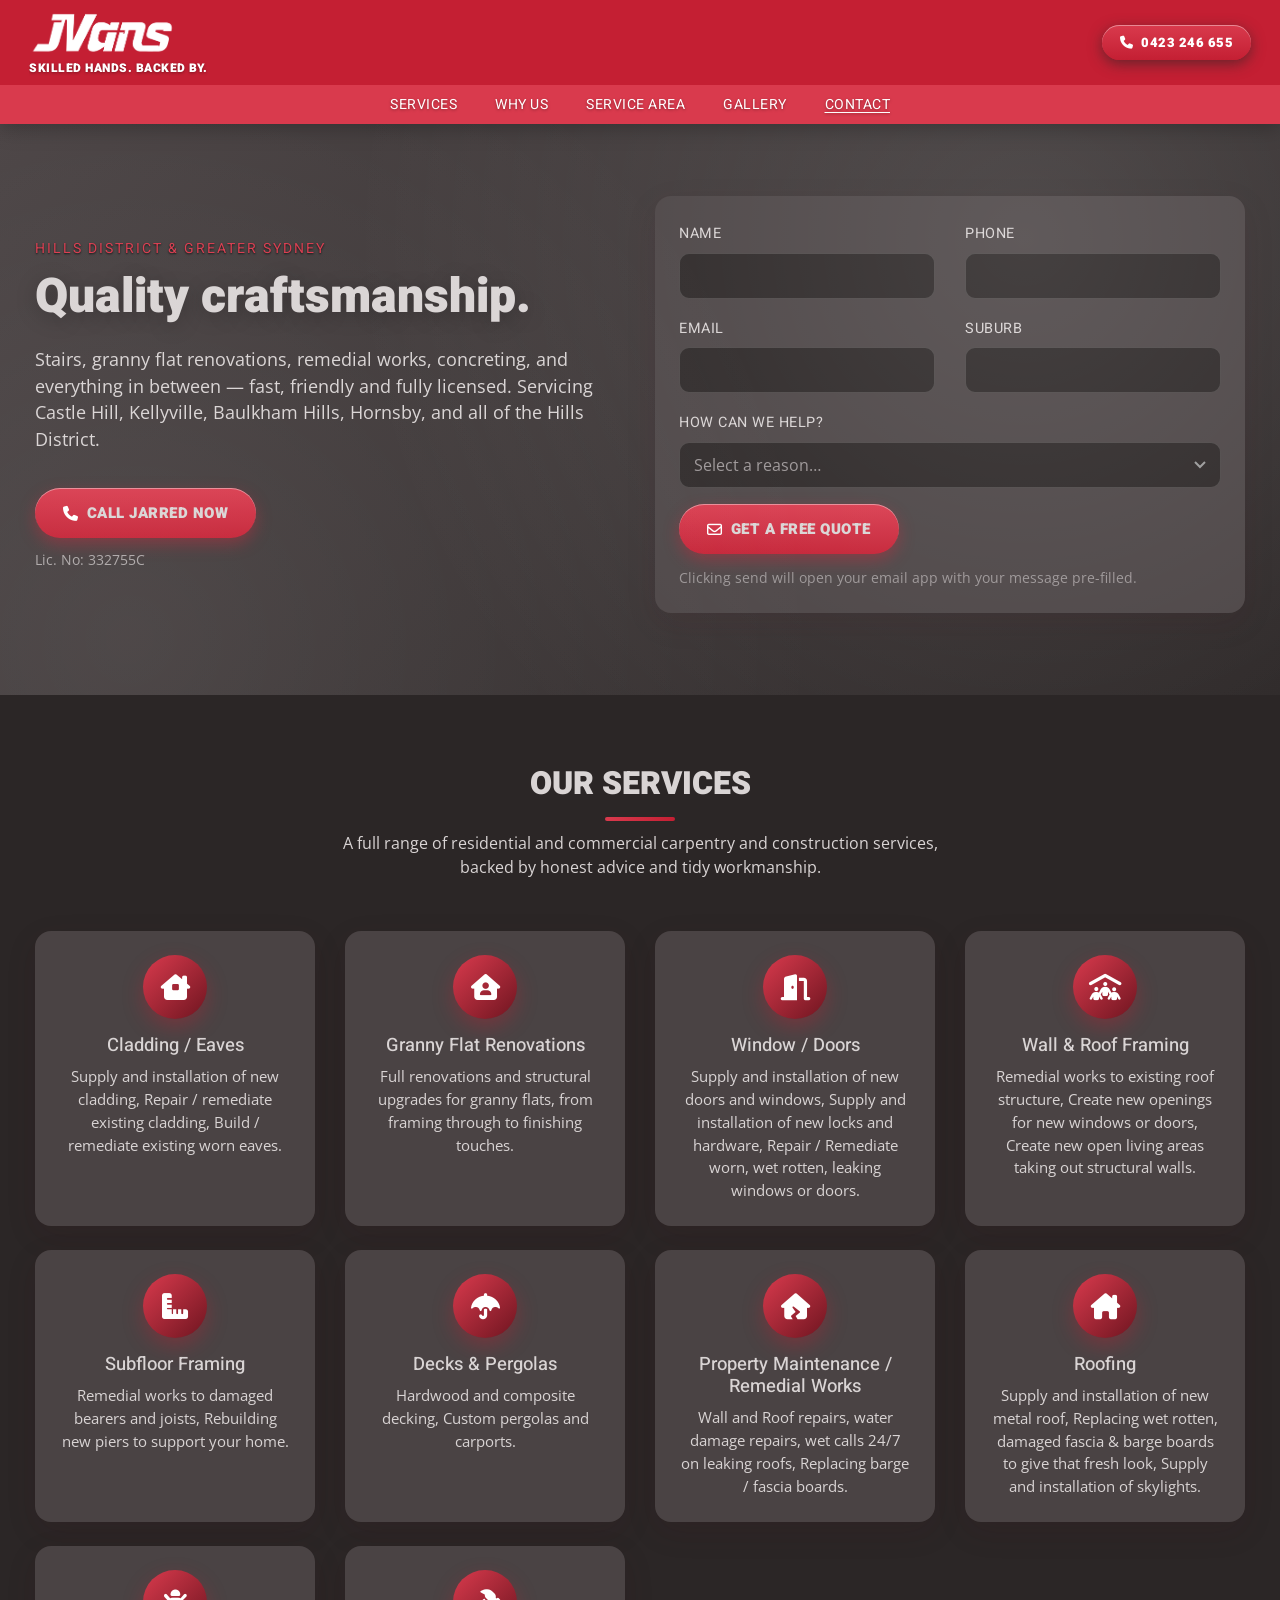
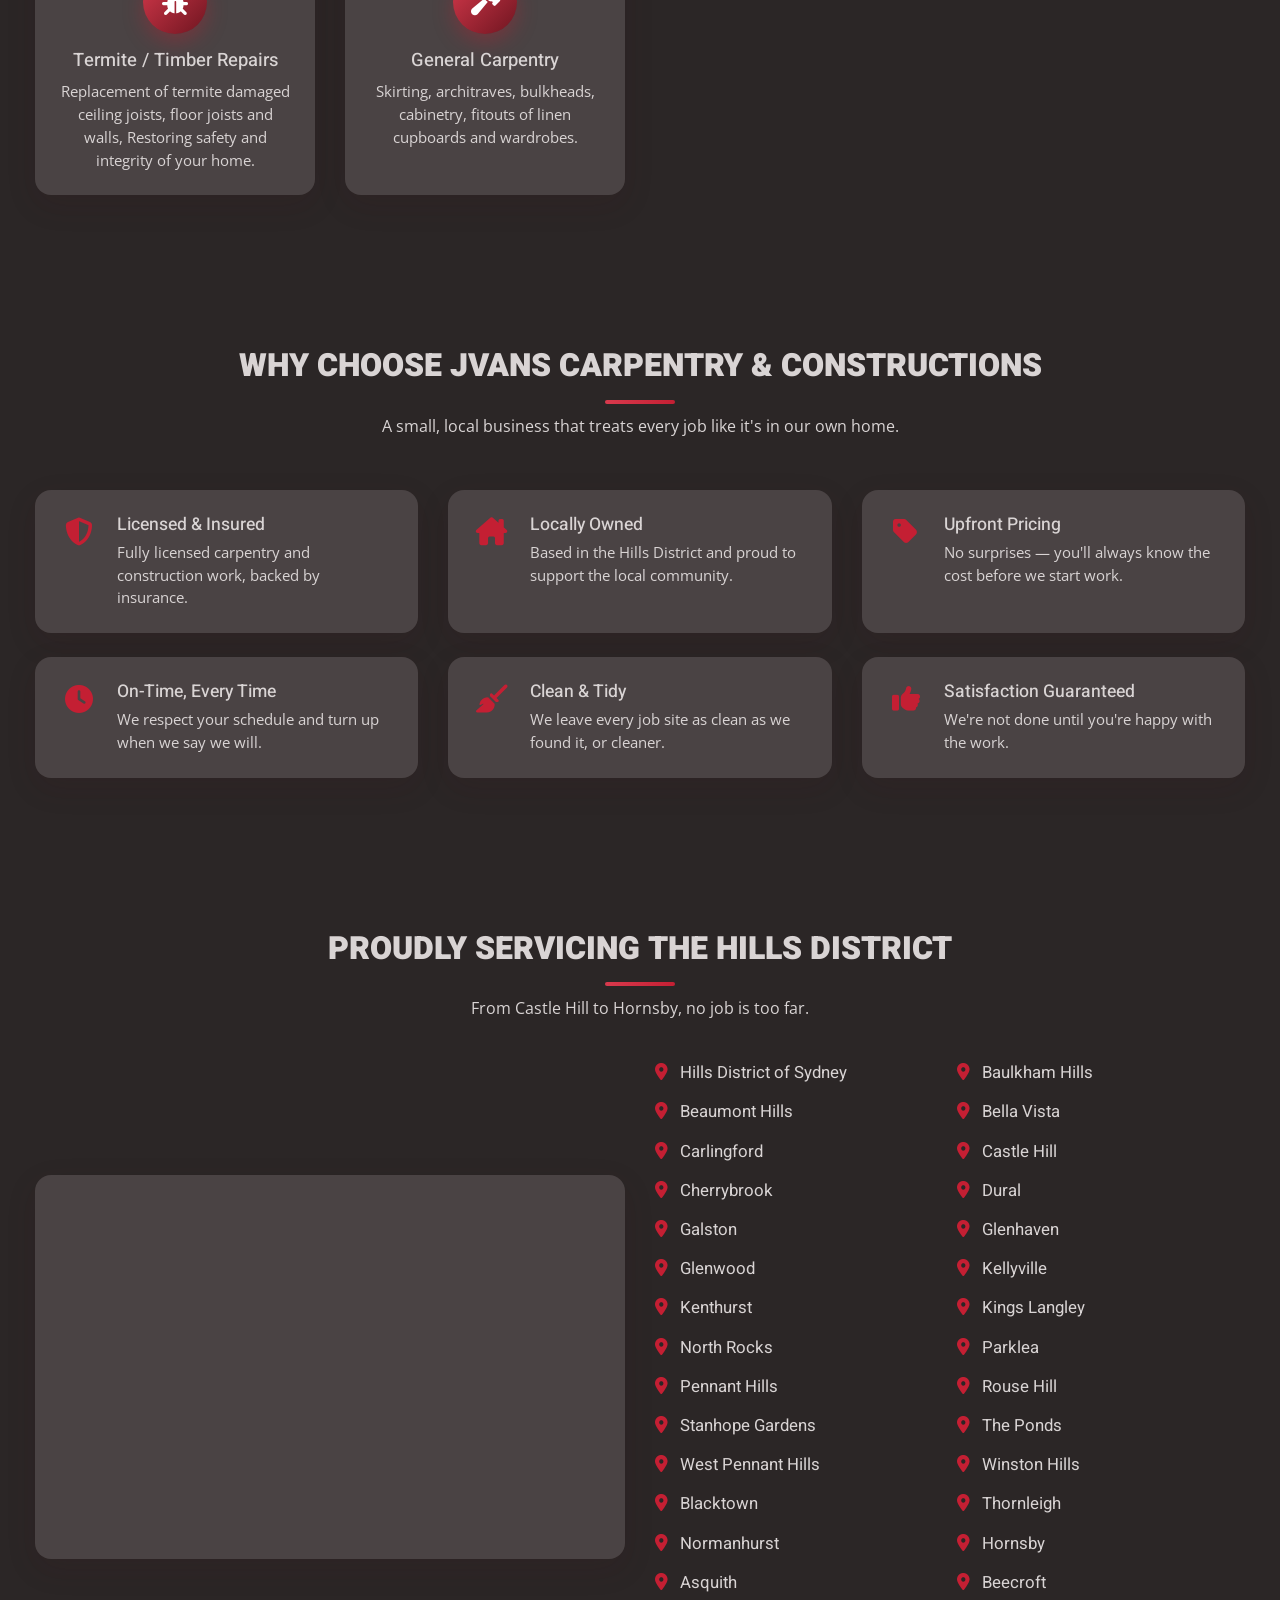
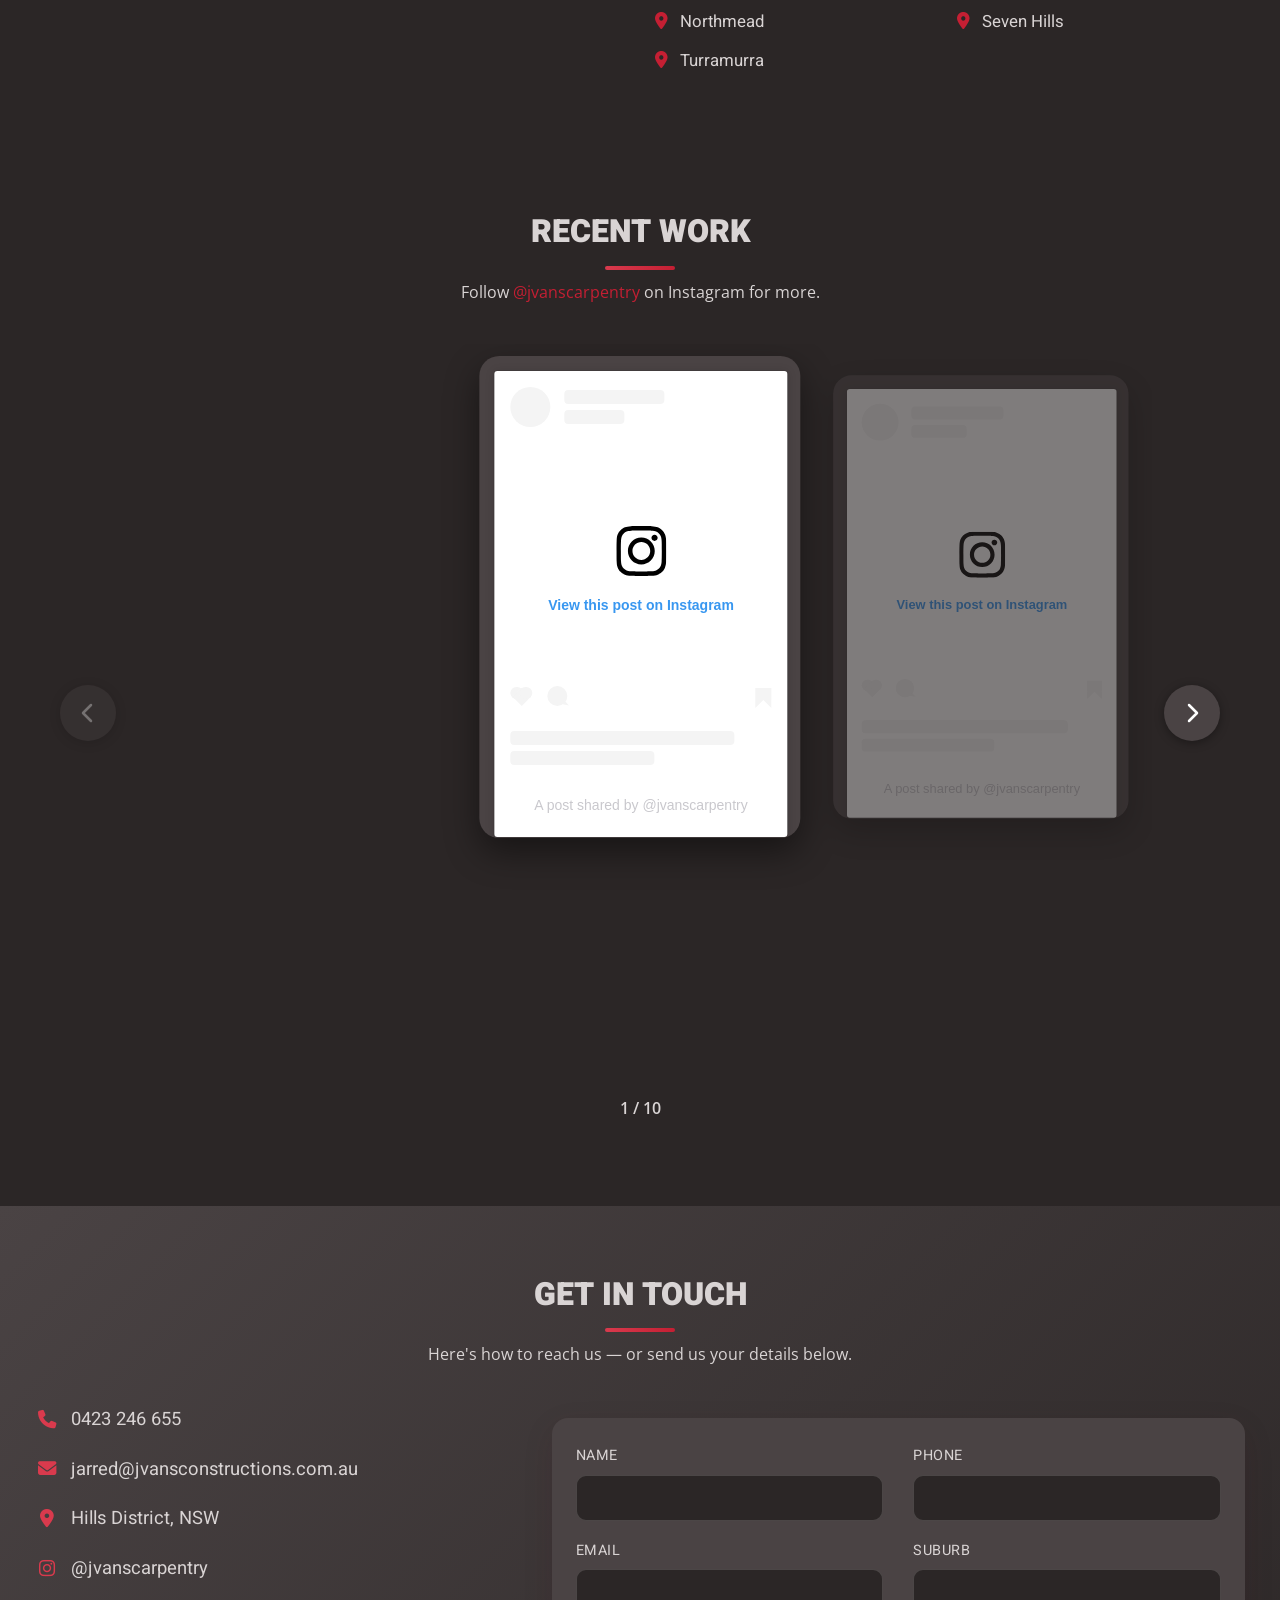
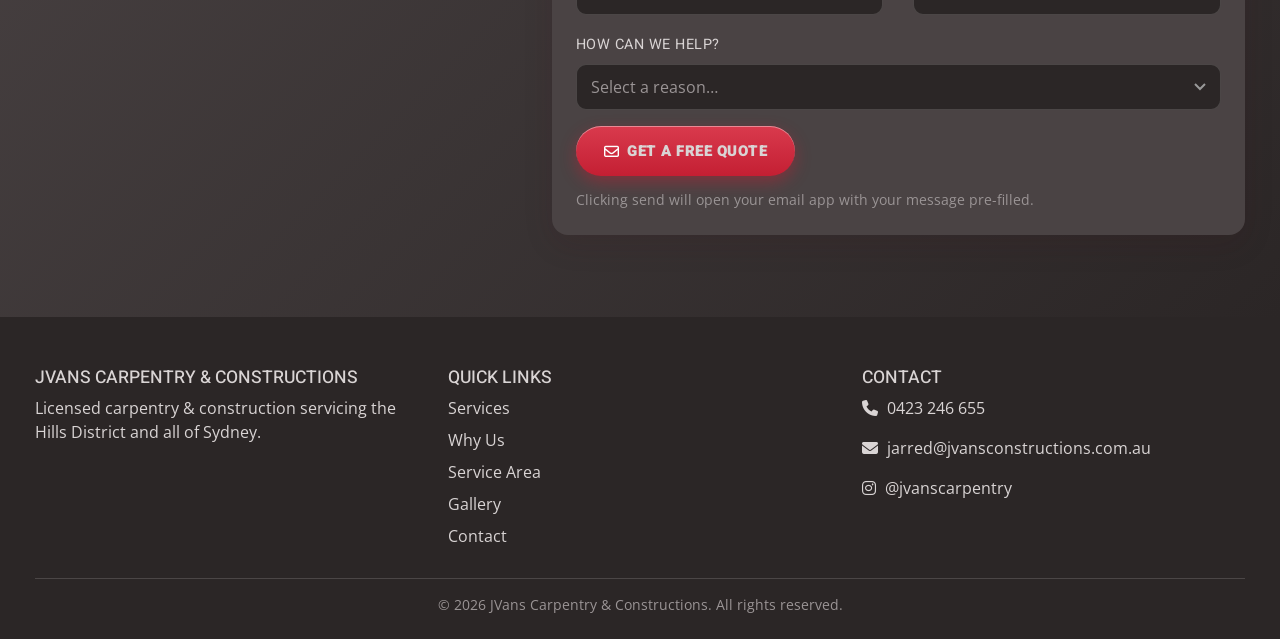
==== commit 47674260: "use dropdown instead of text area on call to action" ====
--- a/index.html
+++ b/index.html
@@ -156,7 +156,17 @@
                             </div>
                             <div class="form-group">
                                 <label for="contact-message">How can we help?</label>
-                                <textarea class="form-control" id="contact-message" name="Message" rows="4" required></textarea>
+                                <select class="form-control" id="contact-message" name="Enquiry" required>
+                                    <option value="" disabled selected>Select a reason&hellip;</option>
+                                    <option>Decks &amp; pergolas</option>
+                                    <option>Granny flat renovation</option>
+                                    <option>Wall, roof or subfloor framing</option>
+                                    <option>Cladding, eaves, windows or doors</option>
+                                    <option>Roofing</option>
+                                    <option>Repairs, termite damage or remedial works</option>
+                                    <option>General carpentry / small jobs</option>
+                                    <option>Something else</option>
+                                </select>
                             </div>
                             <button type="submit" class="btn-cta"><i class="fa-regular fa-envelope"></i> Get a Free Quote</button>
                             <p class="contact-form-note">Clicking send will open your email app with your message pre-filled.</p>
@@ -504,7 +514,17 @@
                             </div>
                             <div class="form-group">
                                 <label for="contact-message-2">How can we help?</label>
-                                <textarea class="form-control" id="contact-message-2" name="Message" rows="4" required></textarea>
+                                <select class="form-control" id="contact-message-2" name="Enquiry" required>
+                                    <option value="" disabled selected>Select a reason&hellip;</option>
+                                    <option>Decks &amp; pergolas</option>
+                                    <option>Granny flat renovation</option>
+                                    <option>Wall, roof or subfloor framing</option>
+                                    <option>Cladding, eaves, windows or doors</option>
+                                    <option>Roofing</option>
+                                    <option>Repairs, termite damage or remedial works</option>
+                                    <option>General carpentry / small jobs</option>
+                                    <option>Something else</option>
+                                </select>
                             </div>
                             <button type="submit" class="btn-cta"><i class="fa-regular fa-envelope"></i> Get a Free Quote</button>
                             <p class="contact-form-note">Clicking send will open your email app with your message pre-filled.</p>
--- a/index.css
+++ b/index.css
@@ -723,6 +723,23 @@
     padding: 10px 14px;
     height: auto;
 }
+.contact-form select.form-control {
+    -webkit-appearance: none;
+    -moz-appearance: none;
+    appearance: none;
+    cursor: pointer;
+    padding-right: 40px;
+    background-image: url("data:image/svg+xml,%3Csvg xmlns='http://www.w3.org/2000/svg' width='12' height='8' viewBox='0 0 12 8'%3E%3Cpath d='M1 1l5 5 5-5' fill='none' stroke='%23999' stroke-width='2'/%3E%3C/svg%3E");
+    background-repeat: no-repeat;
+    background-position: right 14px center;
+}
+.contact-form select.form-control:invalid {
+    color: var(--muted-dim);
+}
+.contact-form select.form-control option {
+    background: var(--charcoal);
+    color: var(--muted-light);
+}
 .contact-form .form-control::placeholder {
     color: var(--muted-dim);
 }
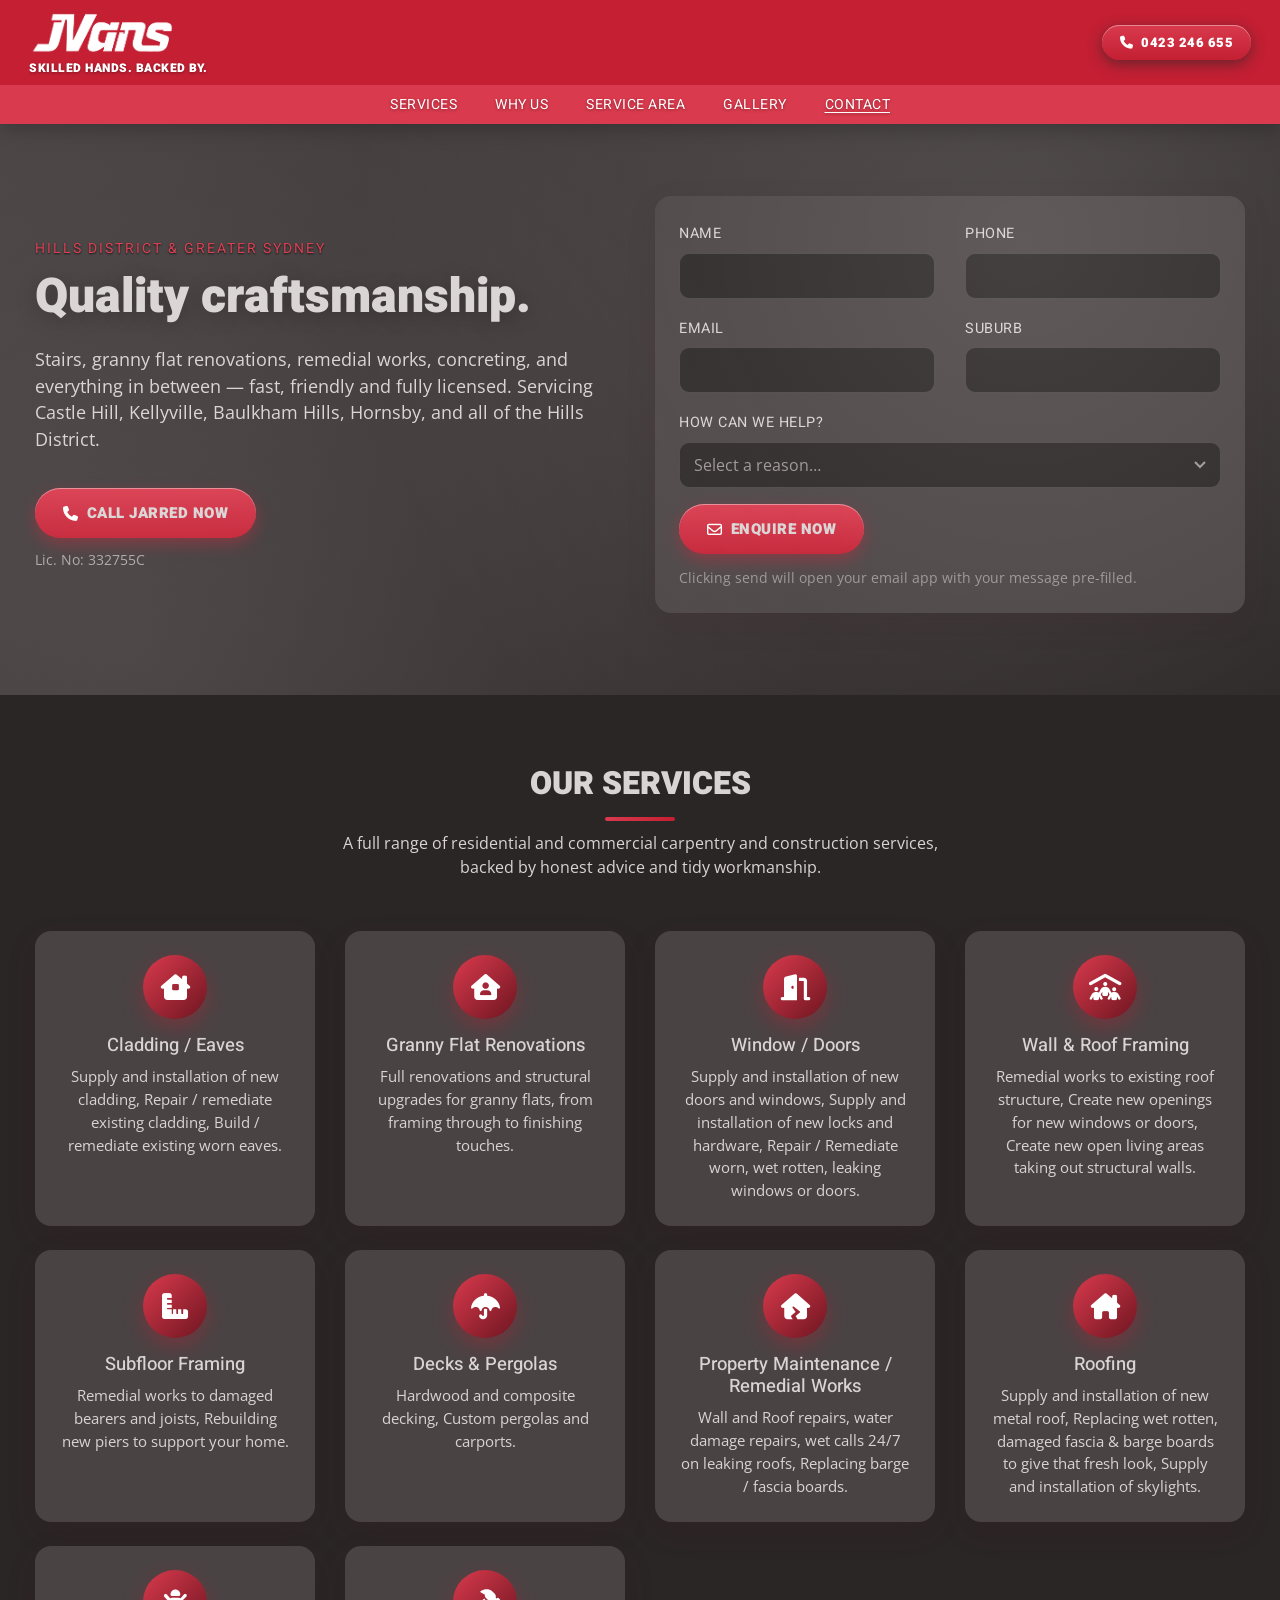
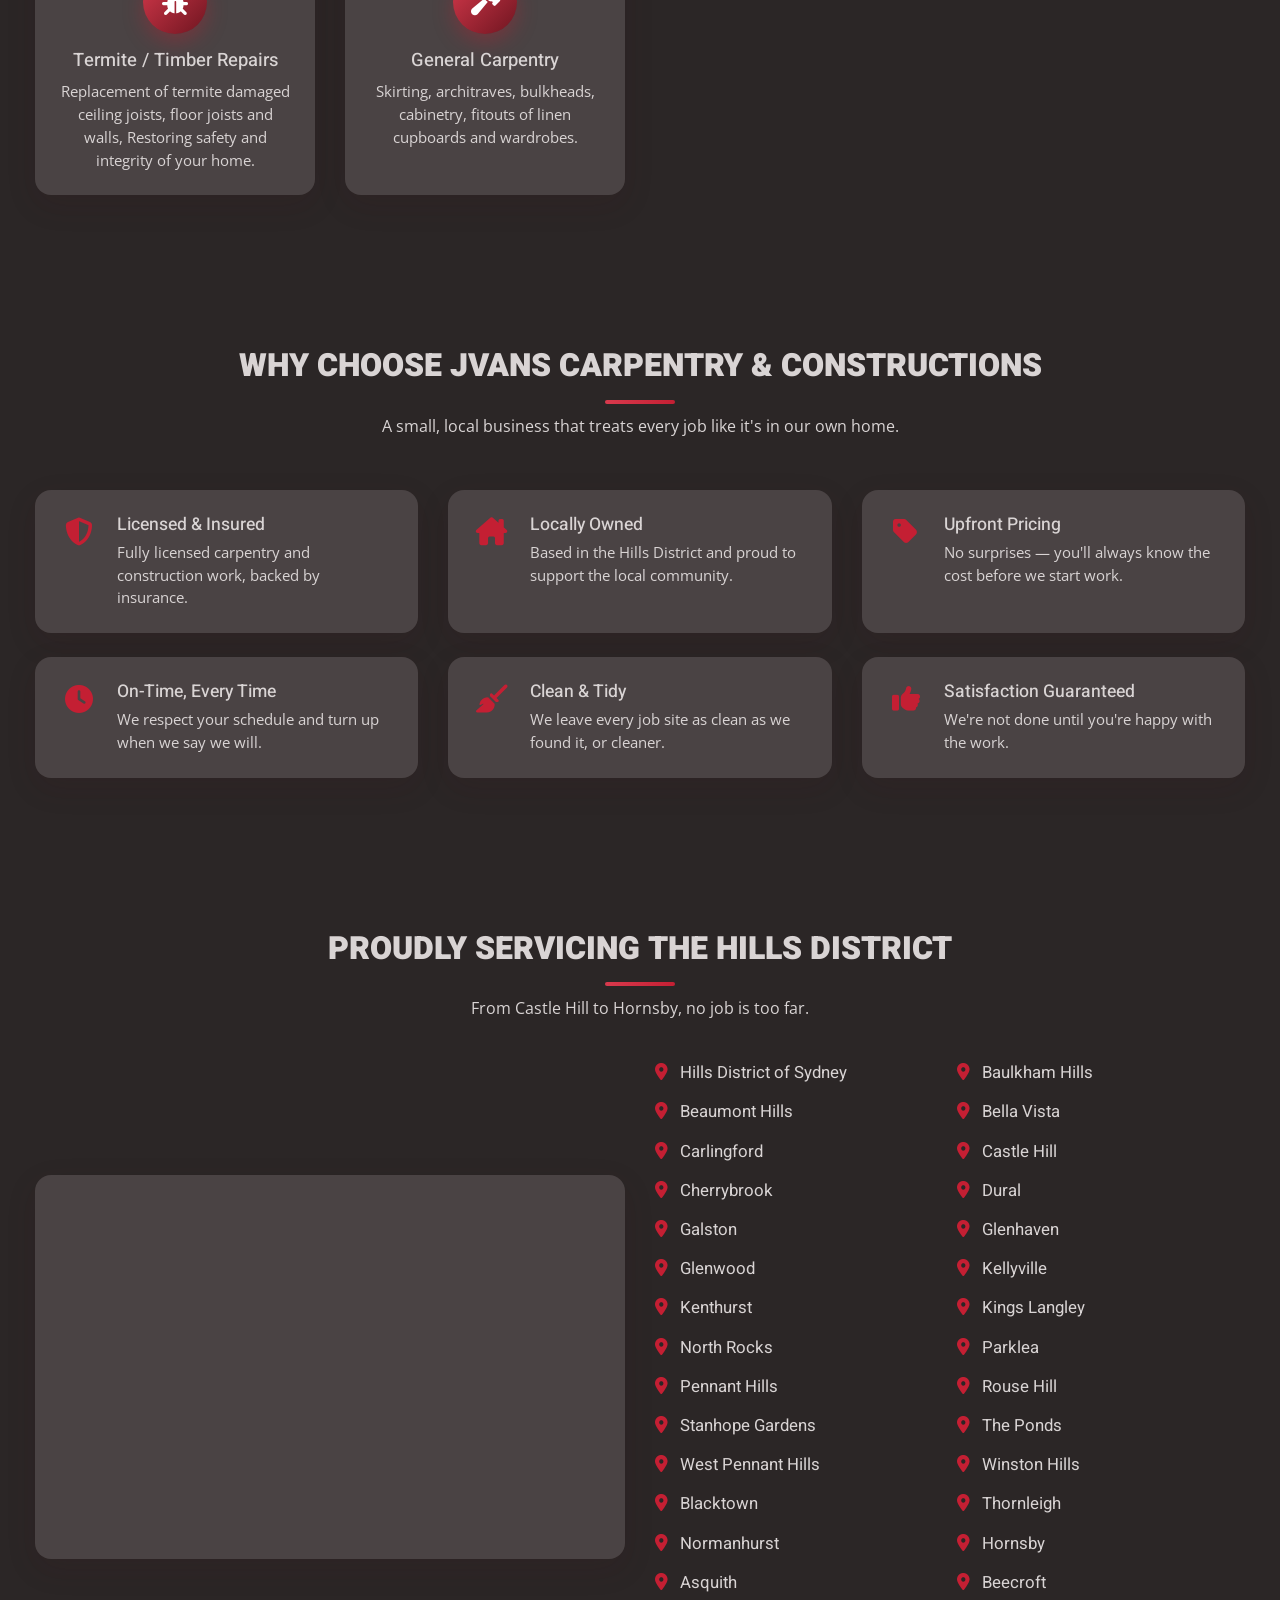
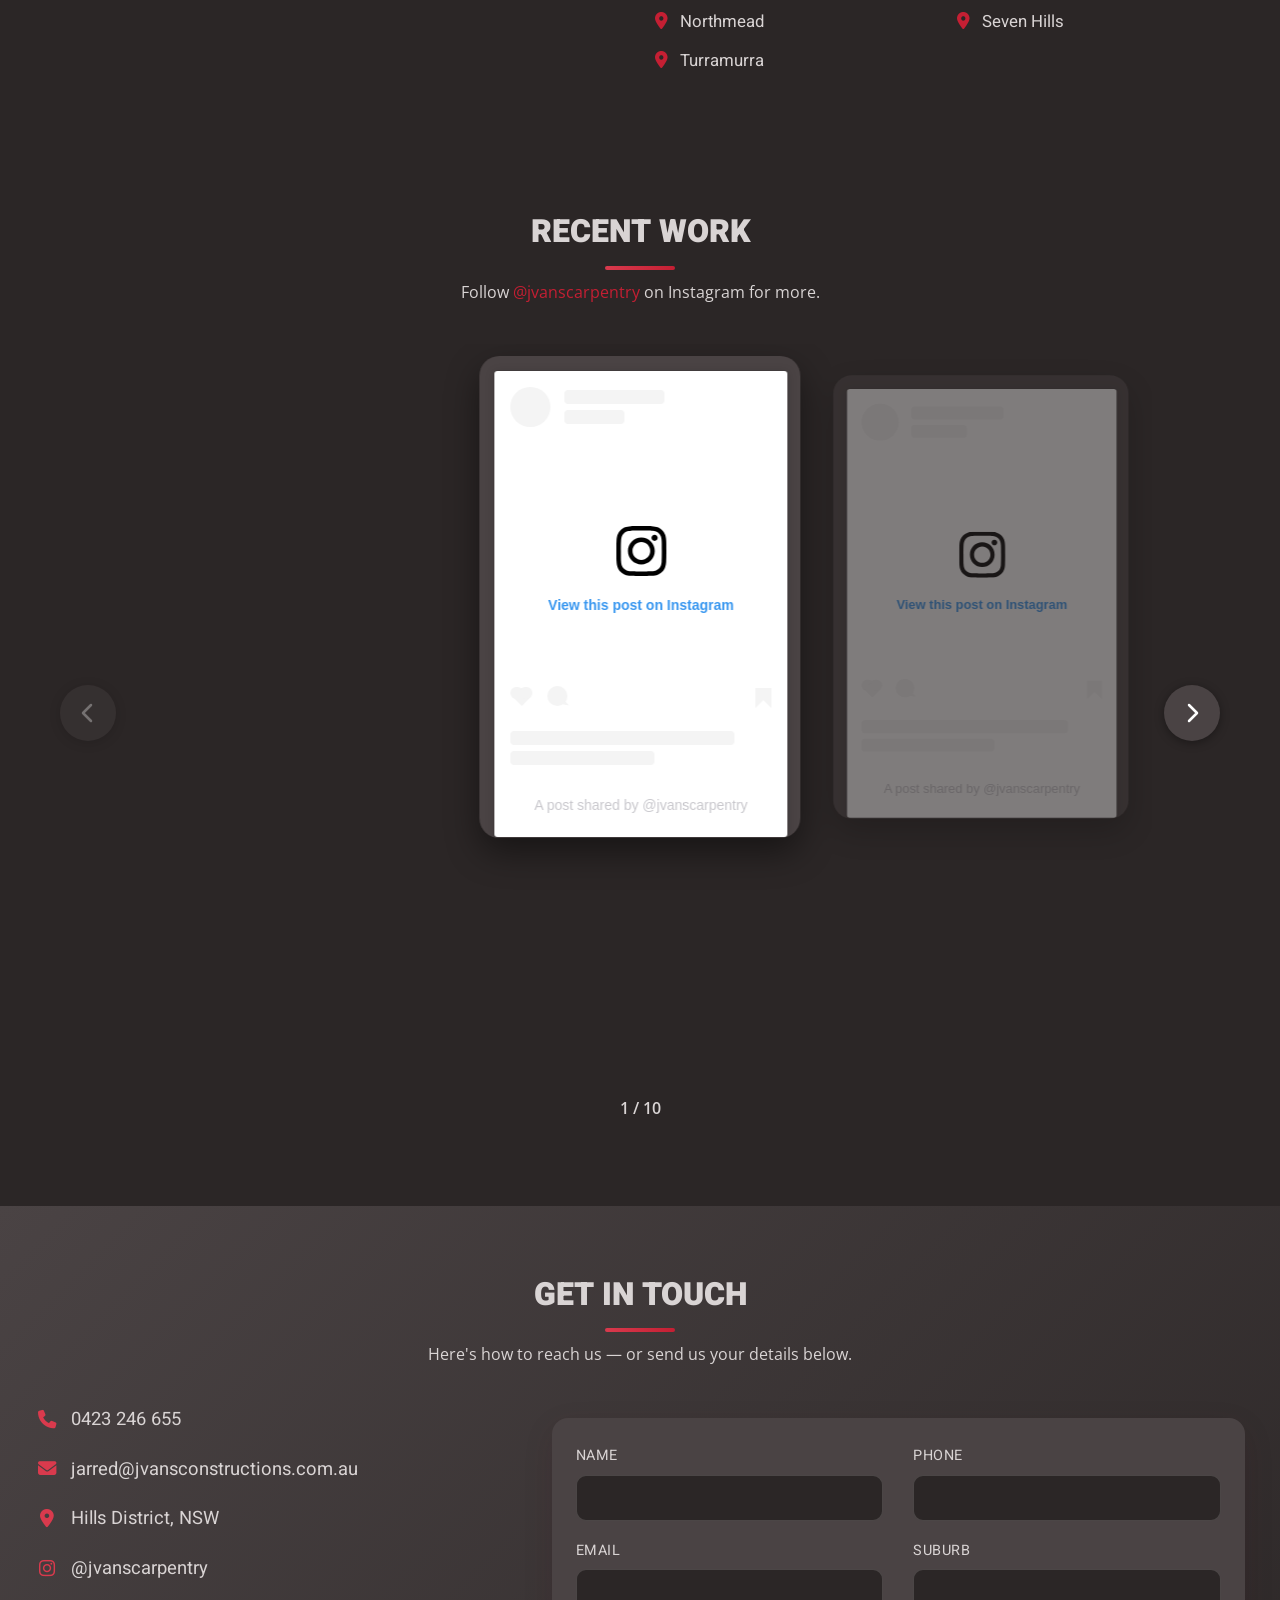
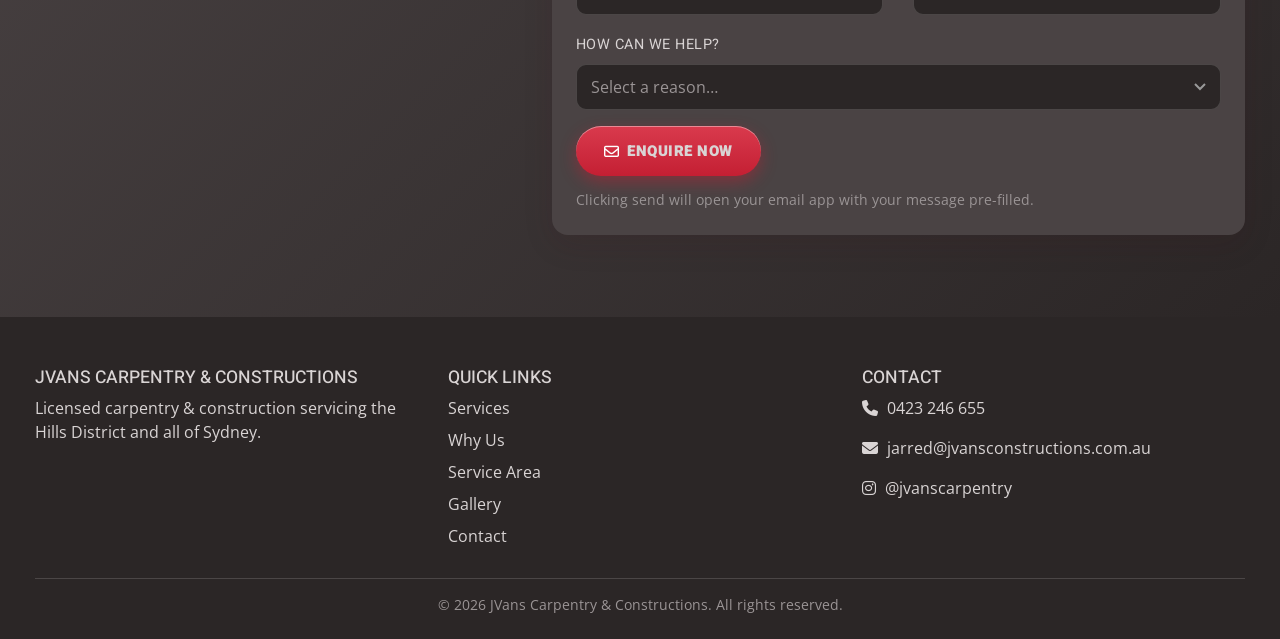
==== commit 904a83e0: "Button text change" ====
--- a/index.html
+++ b/index.html
@@ -168,7 +168,7 @@
                                     <option>Something else</option>
                                 </select>
                             </div>
-                            <button type="submit" class="btn-cta"><i class="fa-regular fa-envelope"></i> Get a Free Quote</button>
+                            <button type="submit" class="btn-cta"><i class="fa-regular fa-envelope"></i> Enquire Now</button>
                             <p class="contact-form-note">Clicking send will open your email app with your message pre-filled.</p>
                         </form>
                     </div>
@@ -526,7 +526,7 @@
                                     <option>Something else</option>
                                 </select>
                             </div>
-                            <button type="submit" class="btn-cta"><i class="fa-regular fa-envelope"></i> Get a Free Quote</button>
+                            <button type="submit" class="btn-cta"><i class="fa-regular fa-envelope"></i> Enquire Now</button>
                             <p class="contact-form-note">Clicking send will open your email app with your message pre-filled.</p>
                         </form>
                     </div>
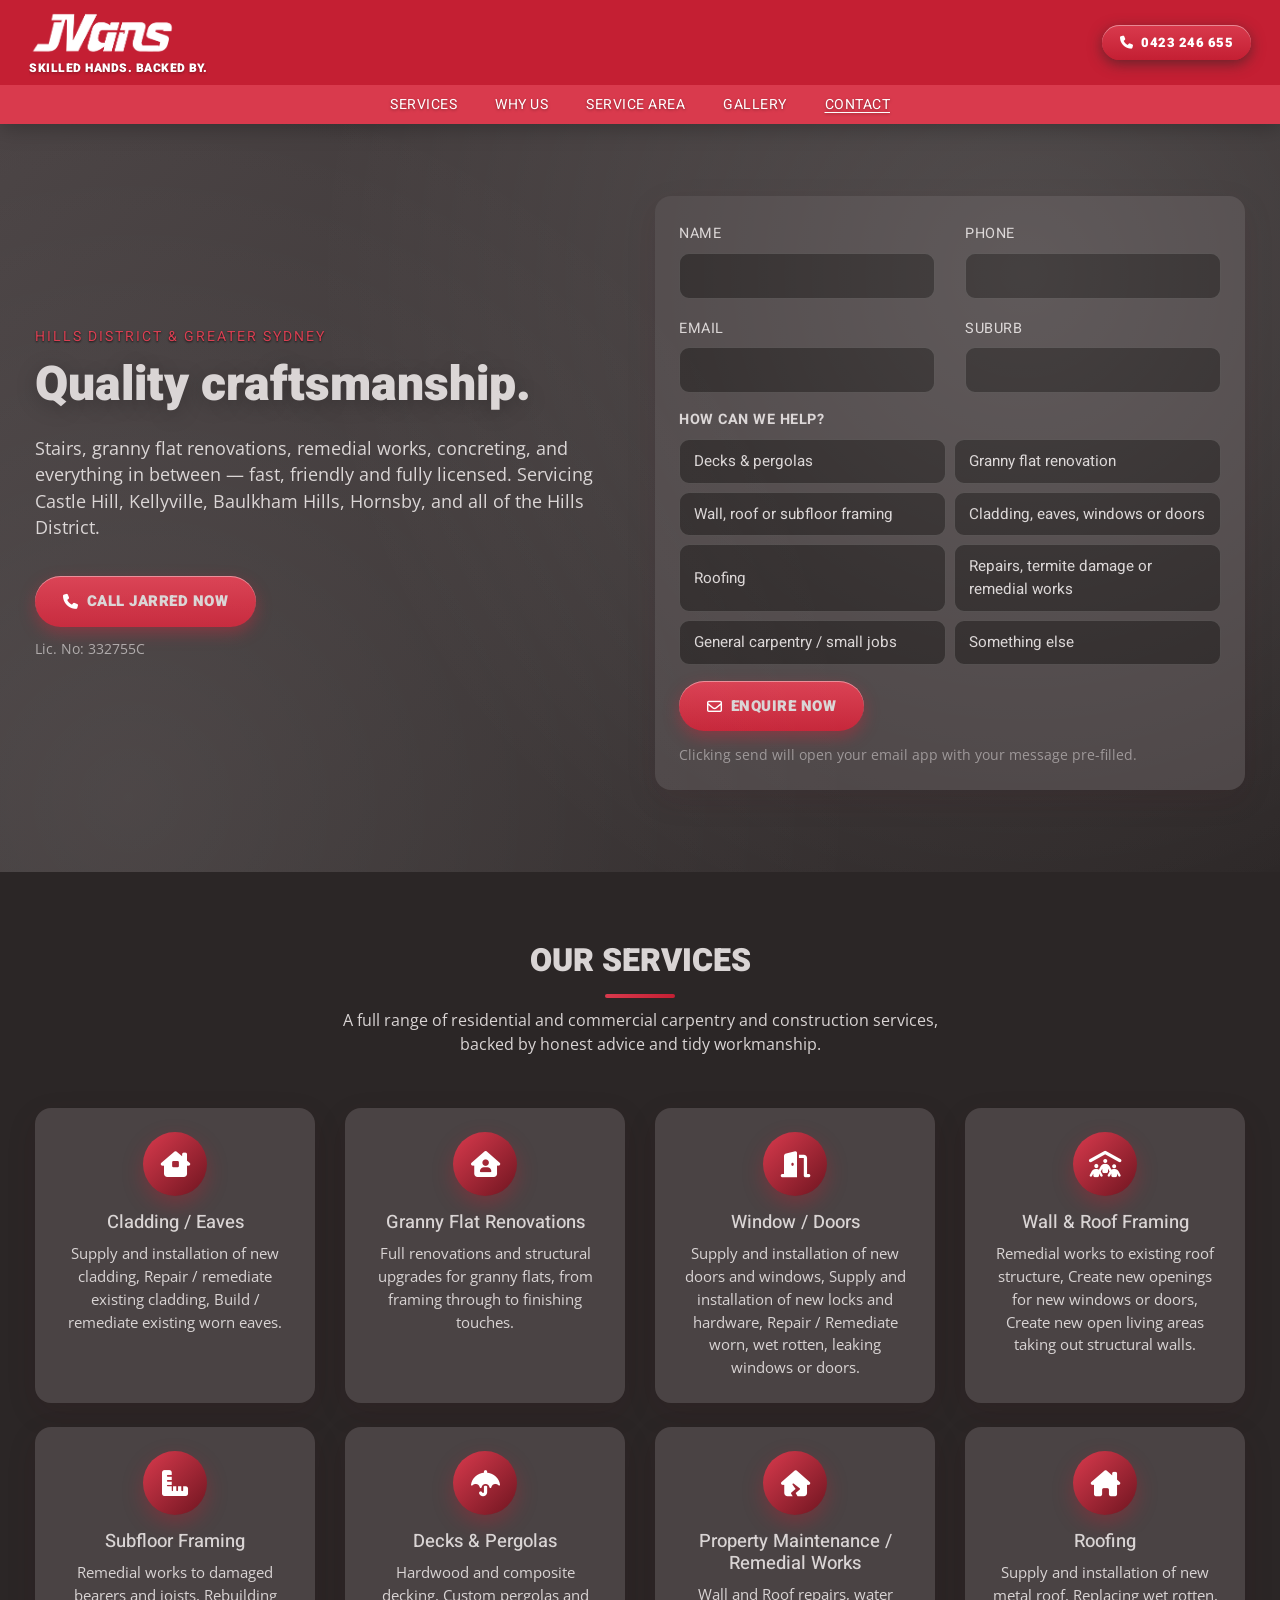
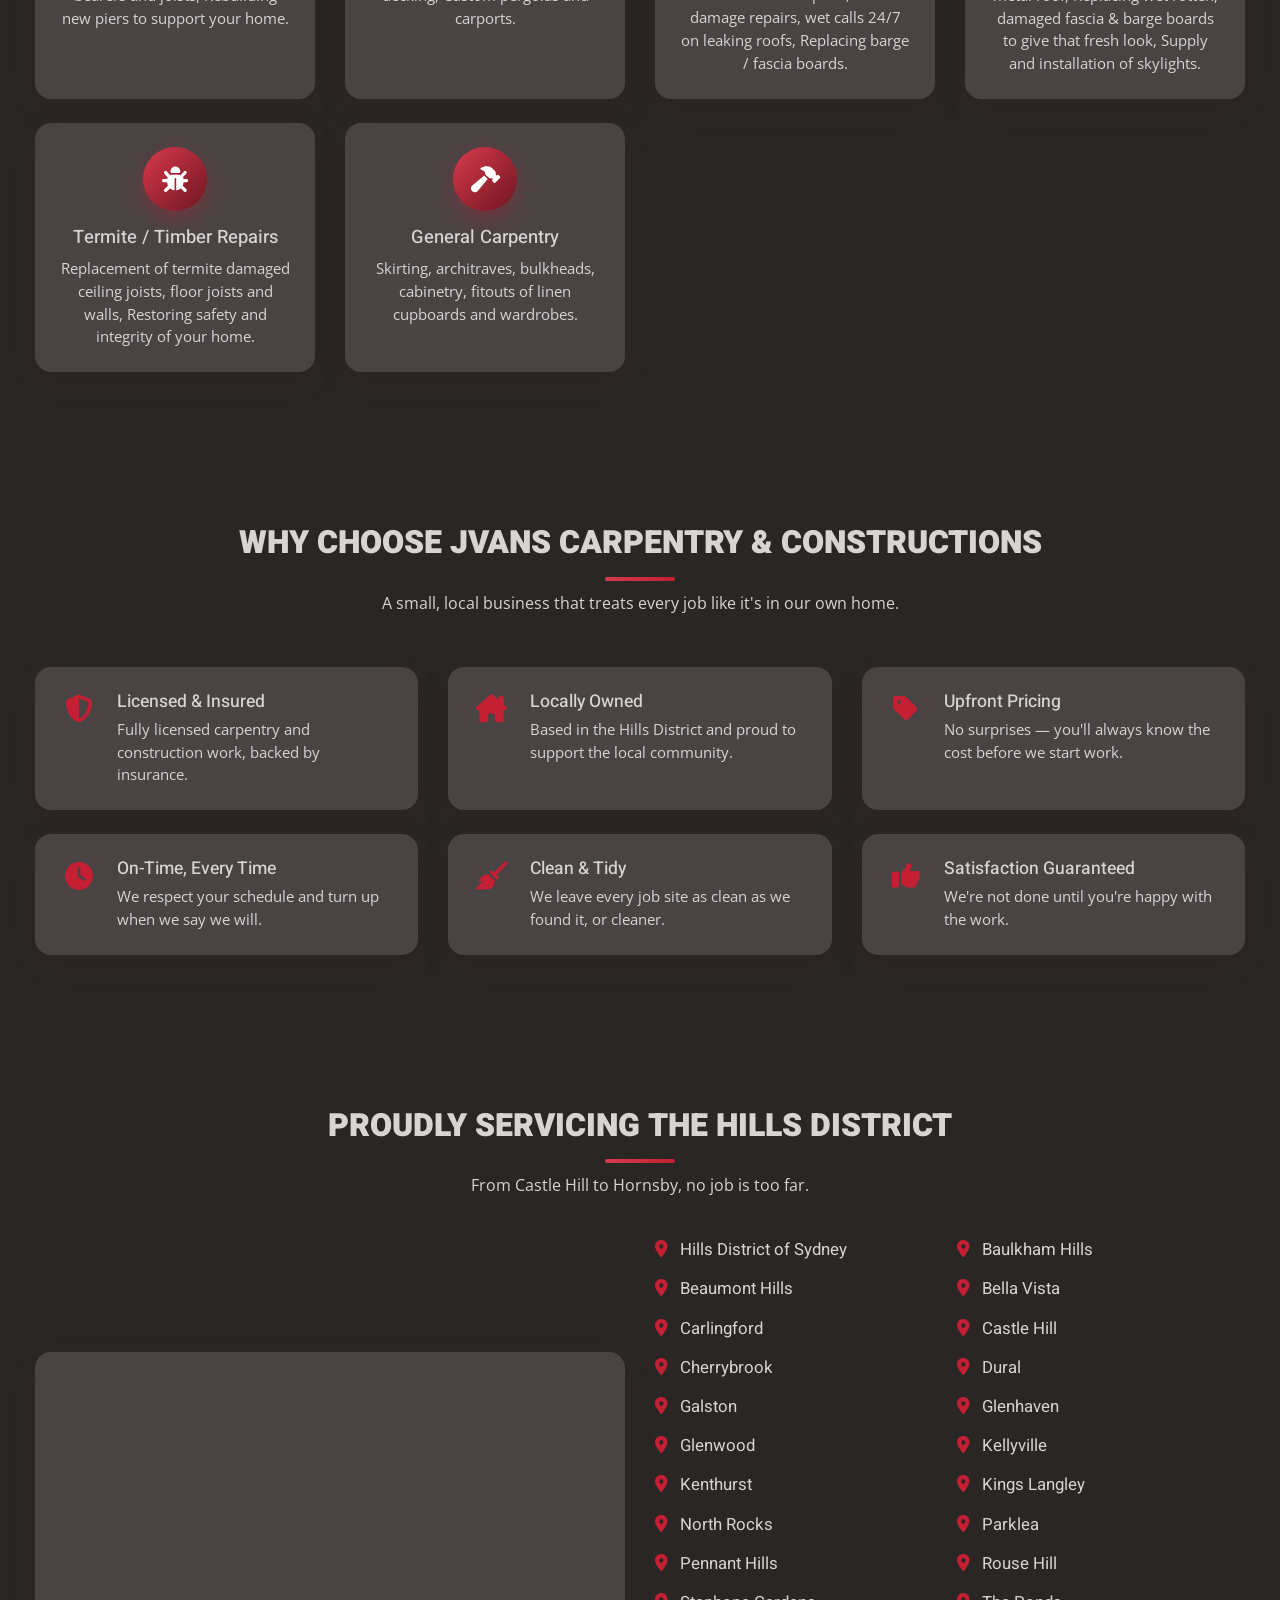
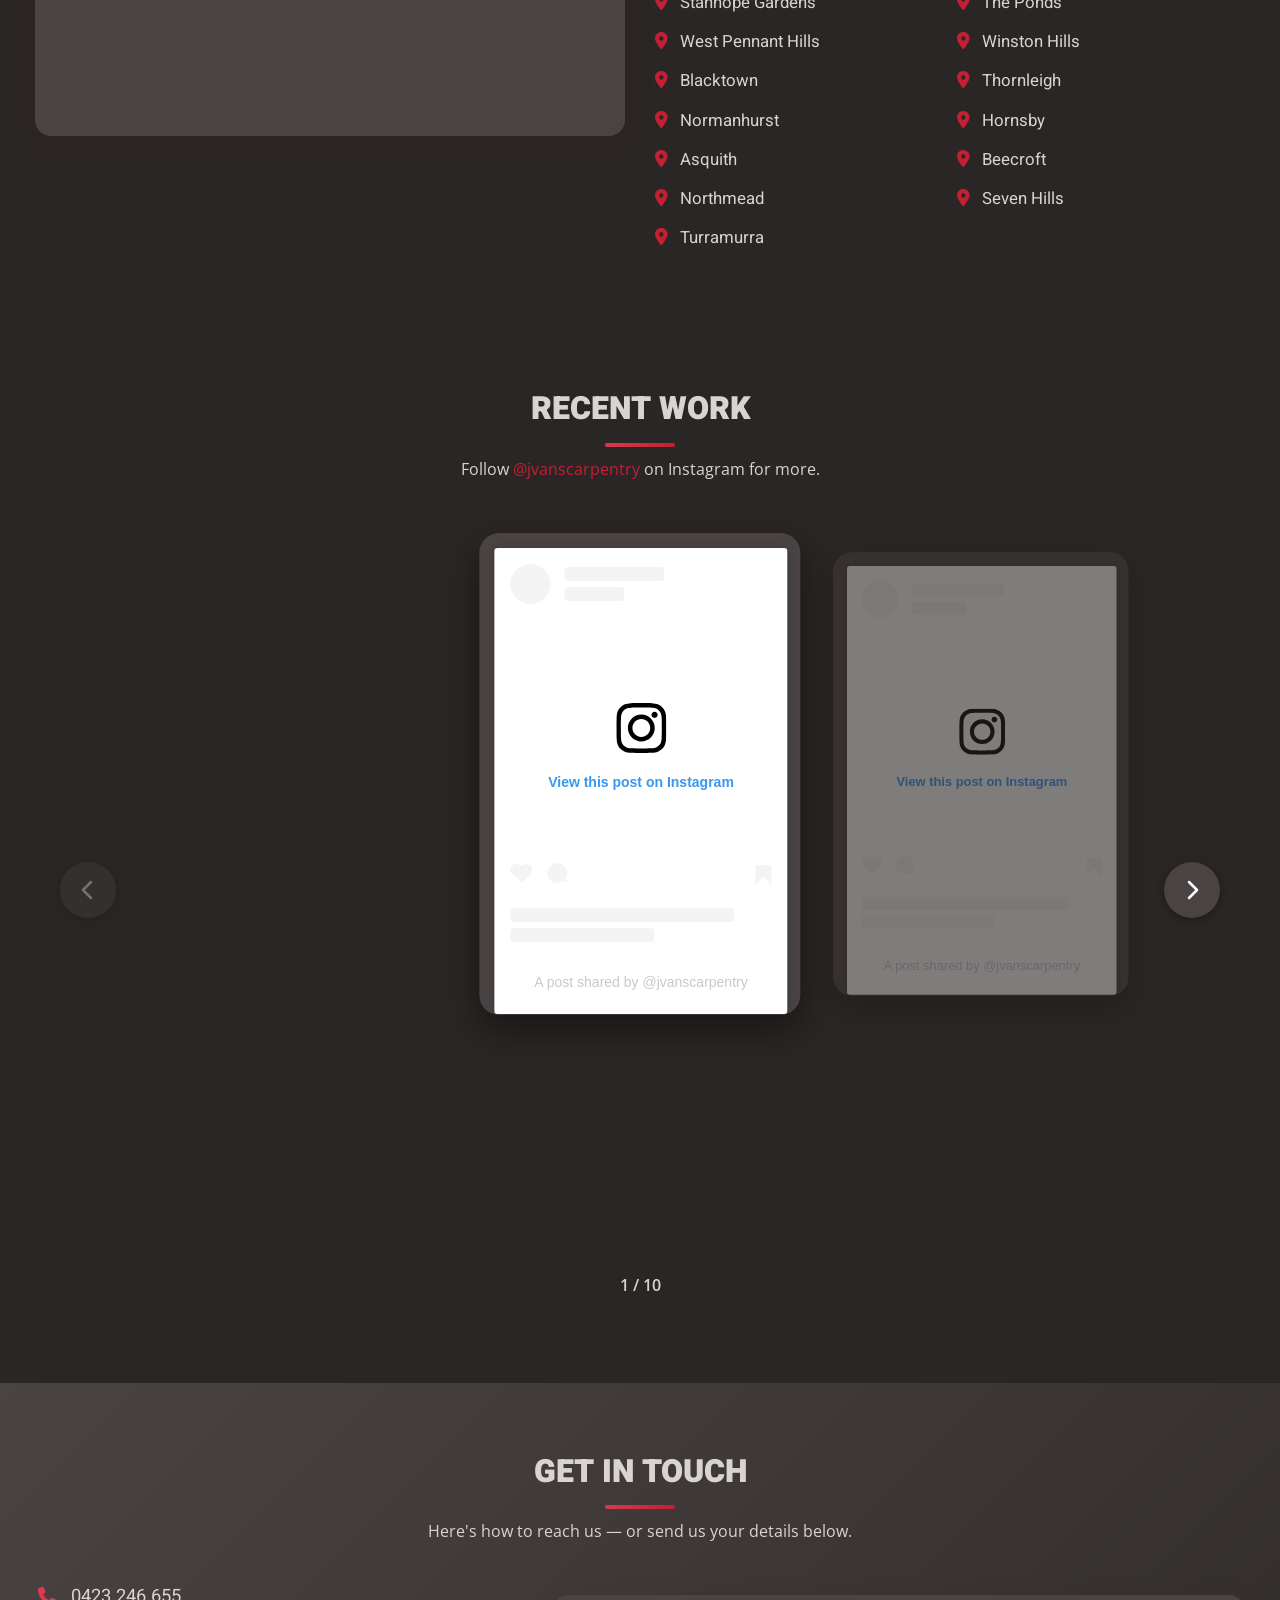
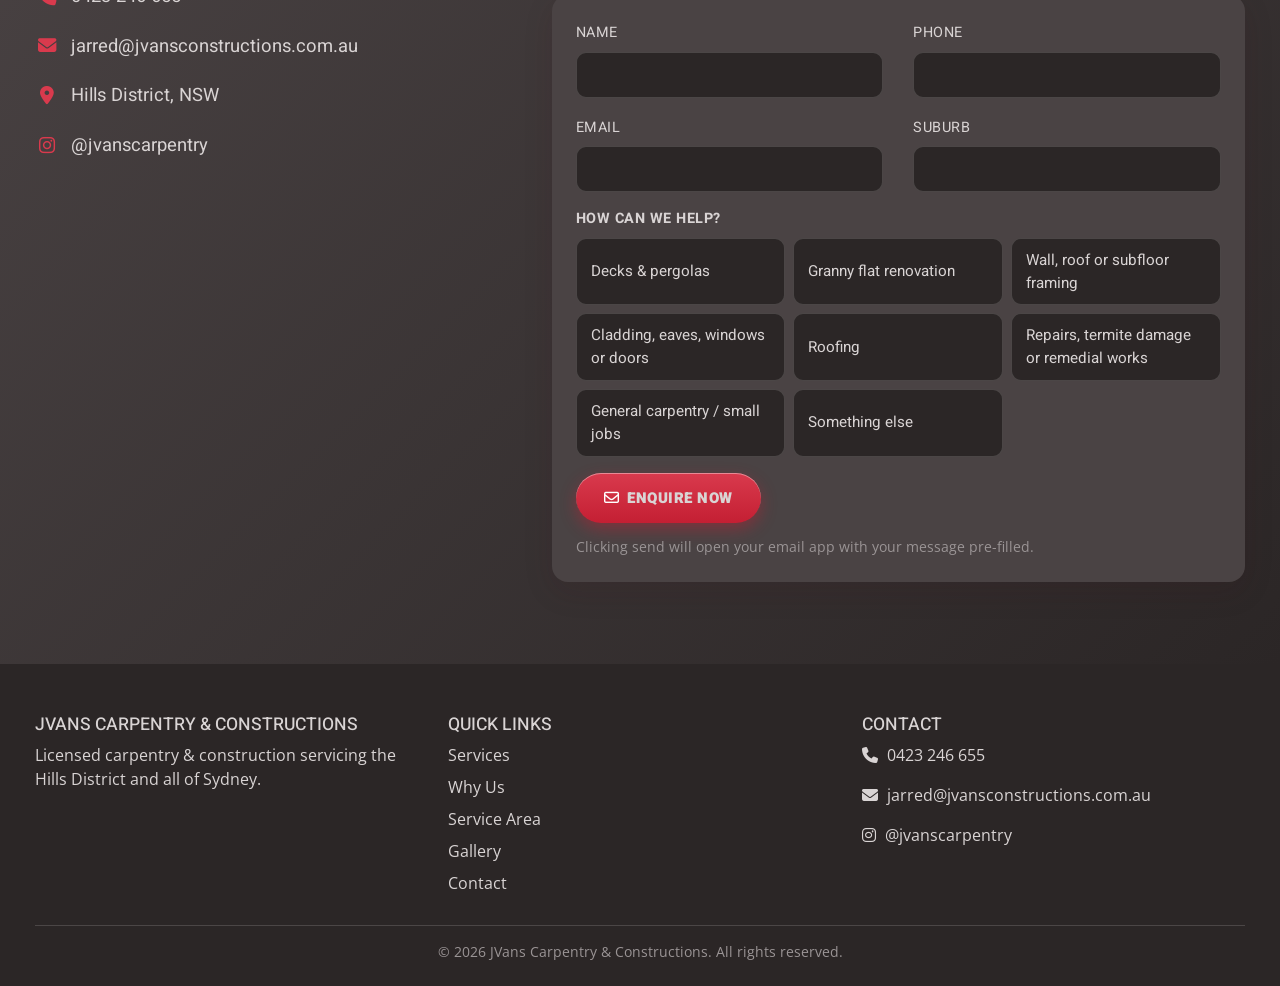
==== commit 65e5ef39: "dropdown  Contact form - use radio input instead of dropdown" ====
--- a/index.html
+++ b/index.html
@@ -154,20 +154,19 @@
                                     <input type="text" class="form-control" id="contact-suburb" name="Suburb">
                                 </div>
                             </div>
-                            <div class="form-group">
-                                <label for="contact-message">How can we help?</label>
-                                <select class="form-control" id="contact-message" name="Enquiry" required>
-                                    <option value="" disabled selected>Select a reason&hellip;</option>
-                                    <option>Decks &amp; pergolas</option>
-                                    <option>Granny flat renovation</option>
-                                    <option>Wall, roof or subfloor framing</option>
-                                    <option>Cladding, eaves, windows or doors</option>
-                                    <option>Roofing</option>
-                                    <option>Repairs, termite damage or remedial works</option>
-                                    <option>General carpentry / small jobs</option>
-                                    <option>Something else</option>
-                                </select>
-                            </div>
+                            <fieldset class="form-group enquiry-options">
+                                <legend>How can we help?</legend>
+                                <div class="enquiry-grid">
+                                    <label class="enquiry-option"><input type="radio" name="Enquiry" value="Decks &amp; pergolas" required><span>Decks &amp; pergolas</span></label>
+                                    <label class="enquiry-option"><input type="radio" name="Enquiry" value="Granny flat renovation"><span>Granny flat renovation</span></label>
+                                    <label class="enquiry-option"><input type="radio" name="Enquiry" value="Wall, roof or subfloor framing"><span>Wall, roof or subfloor framing</span></label>
+                                    <label class="enquiry-option"><input type="radio" name="Enquiry" value="Cladding, eaves, windows or doors"><span>Cladding, eaves, windows or doors</span></label>
+                                    <label class="enquiry-option"><input type="radio" name="Enquiry" value="Roofing"><span>Roofing</span></label>
+                                    <label class="enquiry-option"><input type="radio" name="Enquiry" value="Repairs, termite damage or remedial works"><span>Repairs, termite damage or remedial works</span></label>
+                                    <label class="enquiry-option"><input type="radio" name="Enquiry" value="General carpentry / small jobs"><span>General carpentry / small jobs</span></label>
+                                    <label class="enquiry-option"><input type="radio" name="Enquiry" value="Something else"><span>Something else</span></label>
+                                </div>
+                            </fieldset>
                             <button type="submit" class="btn-cta"><i class="fa-regular fa-envelope"></i> Enquire Now</button>
                             <p class="contact-form-note">Clicking send will open your email app with your message pre-filled.</p>
                         </form>
@@ -512,20 +511,19 @@
                                     <input type="text" class="form-control" id="contact-suburb-2" name="Suburb">
                                 </div>
                             </div>
-                            <div class="form-group">
-                                <label for="contact-message-2">How can we help?</label>
-                                <select class="form-control" id="contact-message-2" name="Enquiry" required>
-                                    <option value="" disabled selected>Select a reason&hellip;</option>
-                                    <option>Decks &amp; pergolas</option>
-                                    <option>Granny flat renovation</option>
-                                    <option>Wall, roof or subfloor framing</option>
-                                    <option>Cladding, eaves, windows or doors</option>
-                                    <option>Roofing</option>
-                                    <option>Repairs, termite damage or remedial works</option>
-                                    <option>General carpentry / small jobs</option>
-                                    <option>Something else</option>
-                                </select>
-                            </div>
+                            <fieldset class="form-group enquiry-options">
+                                <legend>How can we help?</legend>
+                                <div class="enquiry-grid">
+                                    <label class="enquiry-option"><input type="radio" name="Enquiry" value="Decks &amp; pergolas" required><span>Decks &amp; pergolas</span></label>
+                                    <label class="enquiry-option"><input type="radio" name="Enquiry" value="Granny flat renovation"><span>Granny flat renovation</span></label>
+                                    <label class="enquiry-option"><input type="radio" name="Enquiry" value="Wall, roof or subfloor framing"><span>Wall, roof or subfloor framing</span></label>
+                                    <label class="enquiry-option"><input type="radio" name="Enquiry" value="Cladding, eaves, windows or doors"><span>Cladding, eaves, windows or doors</span></label>
+                                    <label class="enquiry-option"><input type="radio" name="Enquiry" value="Roofing"><span>Roofing</span></label>
+                                    <label class="enquiry-option"><input type="radio" name="Enquiry" value="Repairs, termite damage or remedial works"><span>Repairs, termite damage or remedial works</span></label>
+                                    <label class="enquiry-option"><input type="radio" name="Enquiry" value="General carpentry / small jobs"><span>General carpentry / small jobs</span></label>
+                                    <label class="enquiry-option"><input type="radio" name="Enquiry" value="Something else"><span>Something else</span></label>
+                                </div>
+                            </fieldset>
                             <button type="submit" class="btn-cta"><i class="fa-regular fa-envelope"></i> Enquire Now</button>
                             <p class="contact-form-note">Clicking send will open your email app with your message pre-filled.</p>
                         </form>
--- a/index.css
+++ b/index.css
@@ -723,22 +723,61 @@
     padding: 10px 14px;
     height: auto;
 }
-.contact-form select.form-control {
-    -webkit-appearance: none;
-    -moz-appearance: none;
-    appearance: none;
+.contact-form .enquiry-options {
+    border: 0;
+    padding: 0;
+    min-width: 0;
+}
+.contact-form .enquiry-options legend {
+    font-family: 'Heebo', sans-serif;
+    color: var(--muted-light);
+    font-size: 0.9em;
+    text-transform: uppercase;
+    letter-spacing: 0.5px;
+    font-weight: 700;
+    border: 0;
+    margin-bottom: 8px;
+}
+.contact-form .enquiry-grid {
+    display: grid;
+    grid-template-columns: repeat(auto-fill, minmax(200px, 1fr));
+    gap: 8px;
+}
+.contact-form .enquiry-option {
+    position: relative;
+    margin: 0;
+    font-size: 0.95em;
+    text-transform: none;
+    letter-spacing: normal;
+    font-weight: normal;
     cursor: pointer;
-    padding-right: 40px;
-    background-image: url("data:image/svg+xml,%3Csvg xmlns='http://www.w3.org/2000/svg' width='12' height='8' viewBox='0 0 12 8'%3E%3Cpath d='M1 1l5 5 5-5' fill='none' stroke='%23999' stroke-width='2'/%3E%3C/svg%3E");
-    background-repeat: no-repeat;
-    background-position: right 14px center;
-}
-.contact-form select.form-control:invalid {
-    color: var(--muted-dim);
-}
-.contact-form select.form-control option {
+}
+.contact-form .enquiry-option input {
+    position: absolute;
+    opacity: 0;
+    width: 1px;
+    height: 1px;
+}
+.contact-form .enquiry-option span {
+    display: flex;
+    align-items: center;
+    height: 100%;
+    padding: 10px 14px;
     background: var(--charcoal);
-    color: var(--muted-light);
+    border: 1px solid rgba(255, 255, 255, 0.15);
+    border-radius: 10px;
+    transition: border-color 0.15s ease, background 0.15s ease;
+}
+.contact-form .enquiry-option:hover span {
+    border-color: rgba(255, 255, 255, 0.35);
+}
+.contact-form .enquiry-option input:checked + span {
+    background: var(--red);
+    border-color: var(--red);
+    color: var(--white);
+}
+.contact-form .enquiry-option input:focus-visible + span {
+    box-shadow: 0 0 0 3px rgba(196, 31, 51, 0.4);
 }
 .contact-form .form-control::placeholder {
     color: var(--muted-dim);
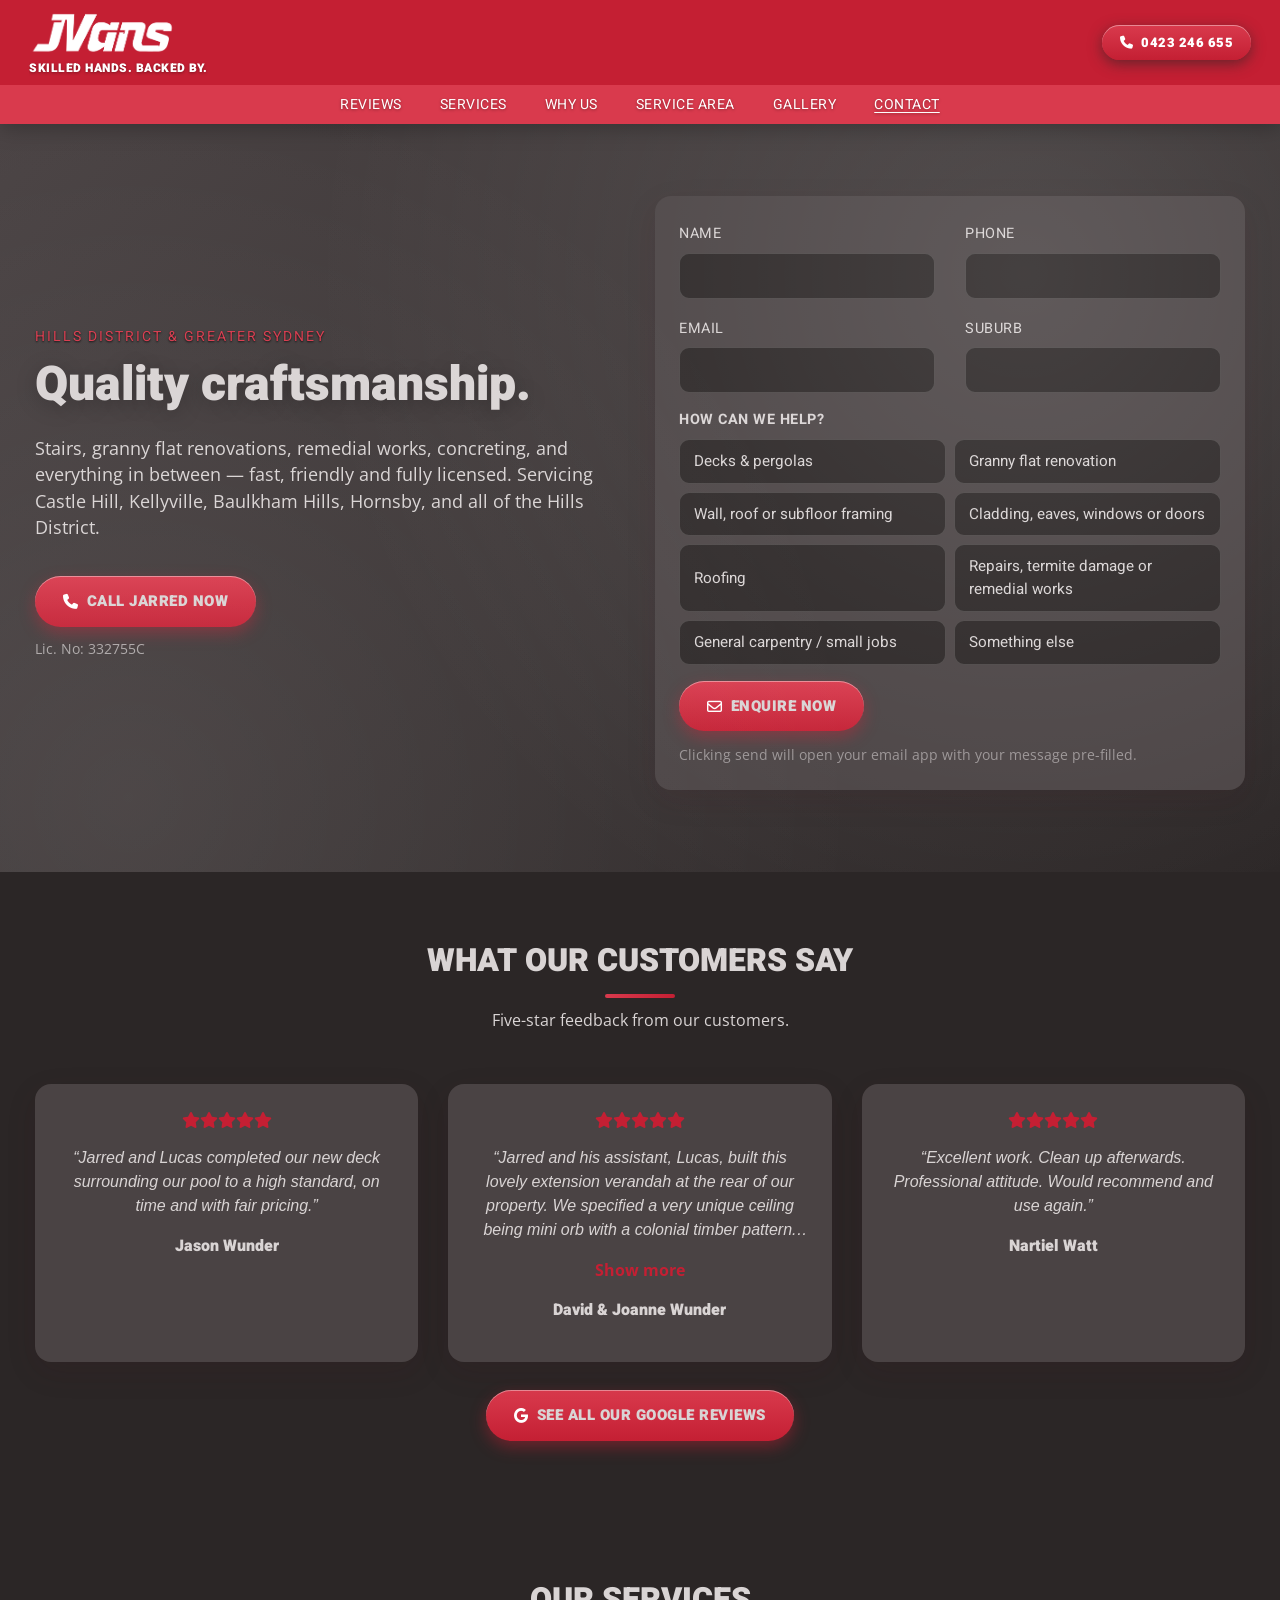
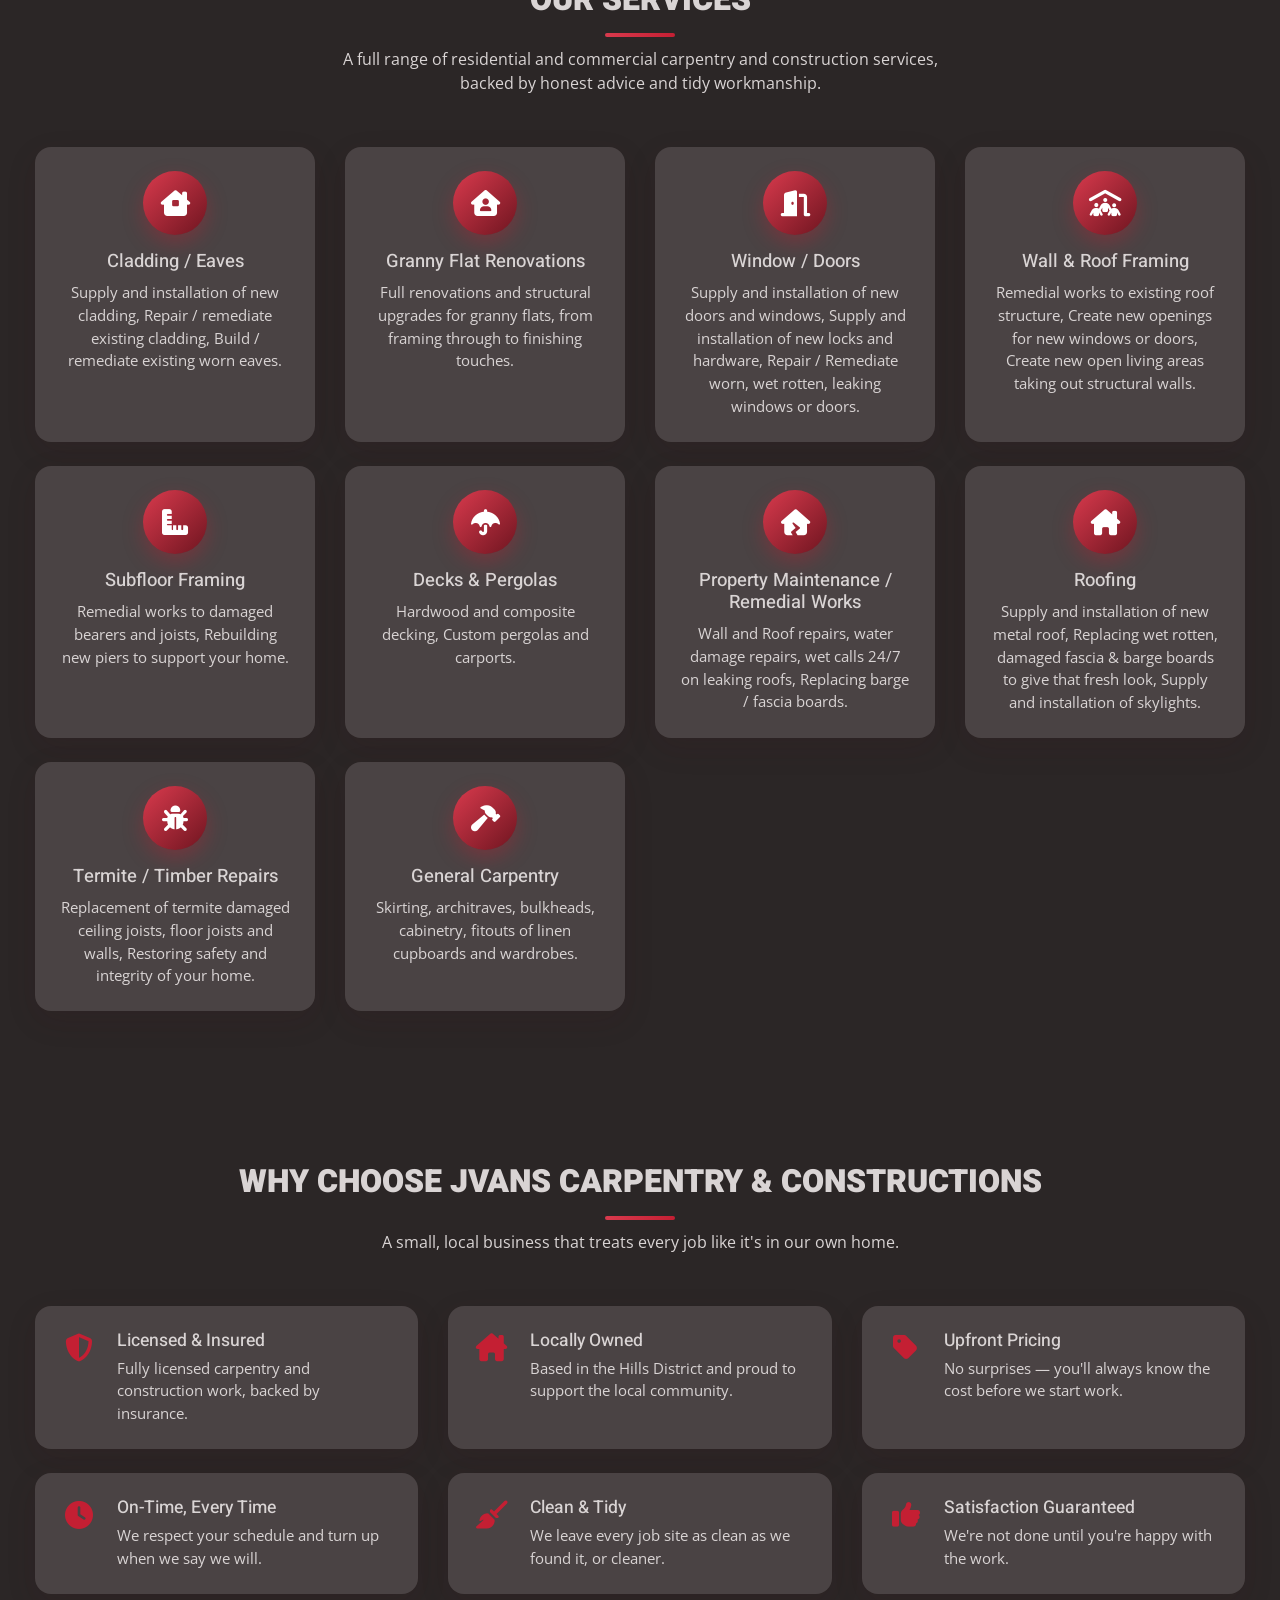
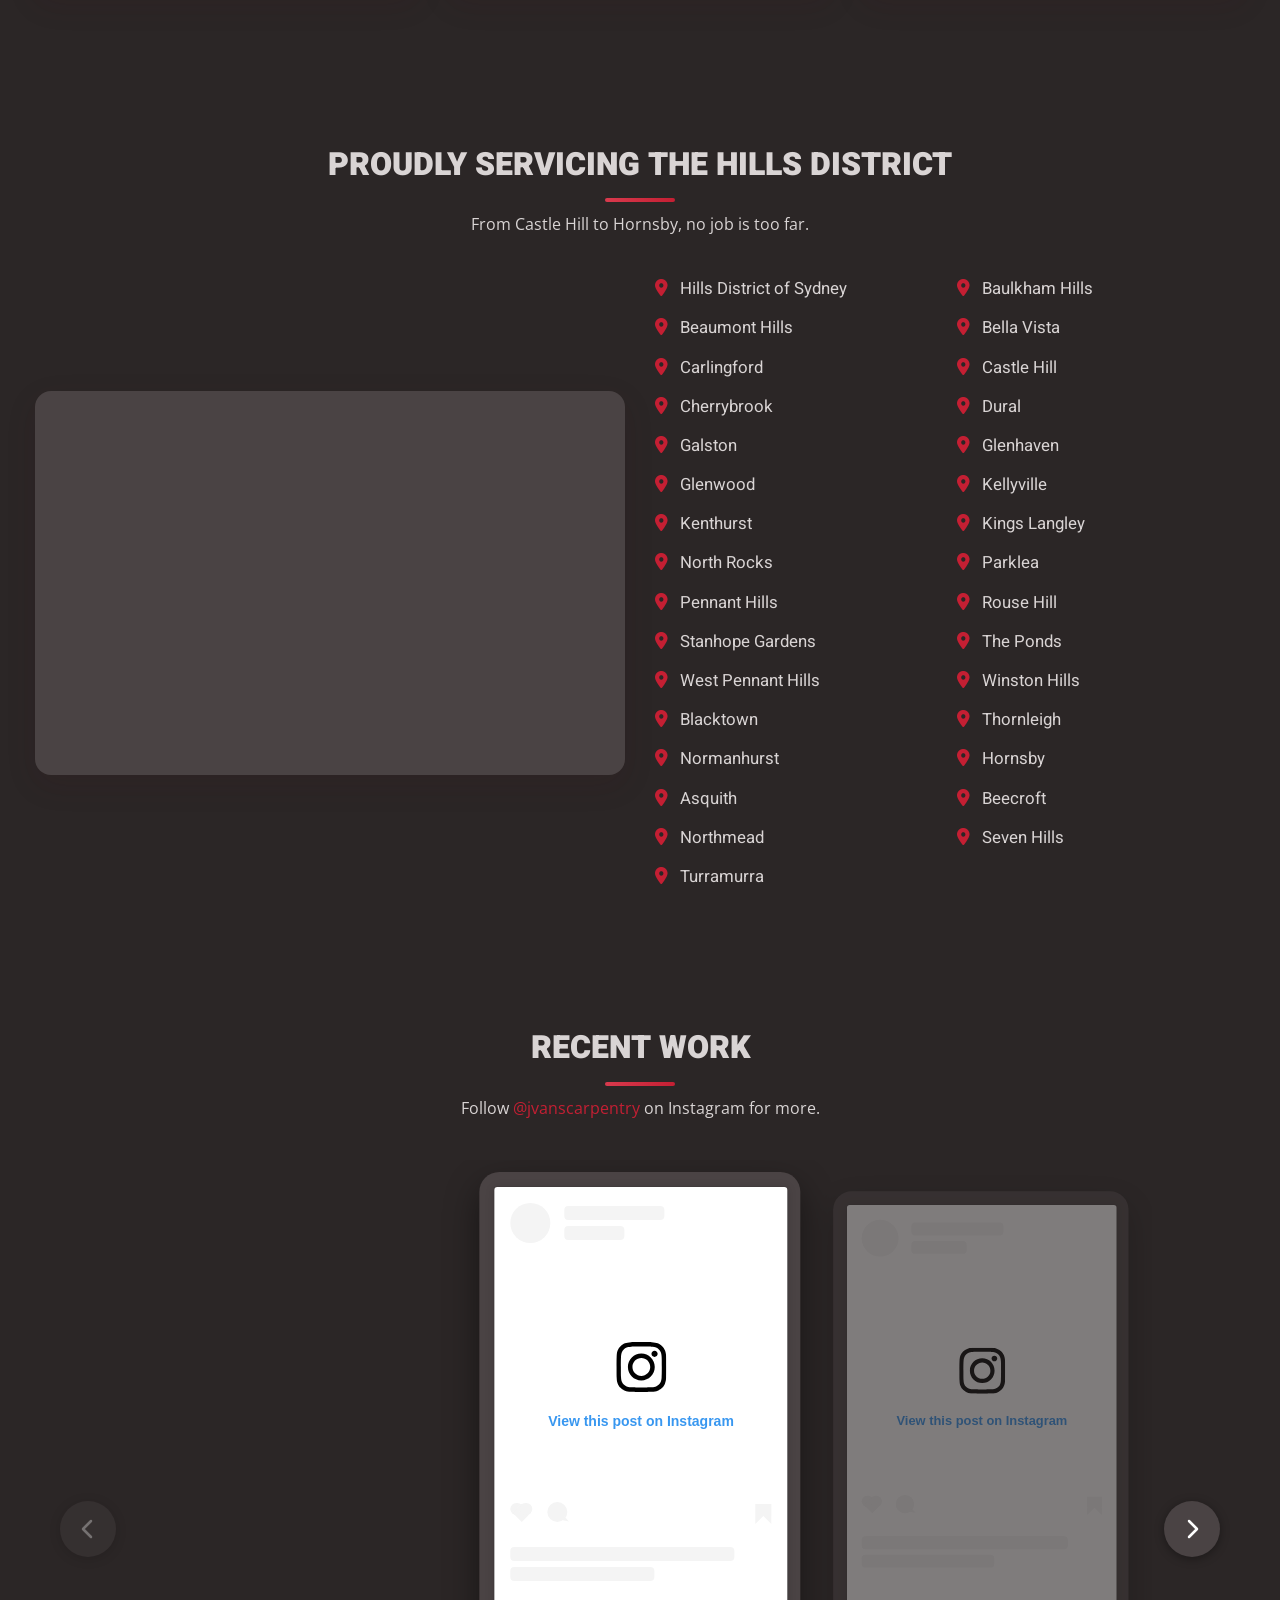
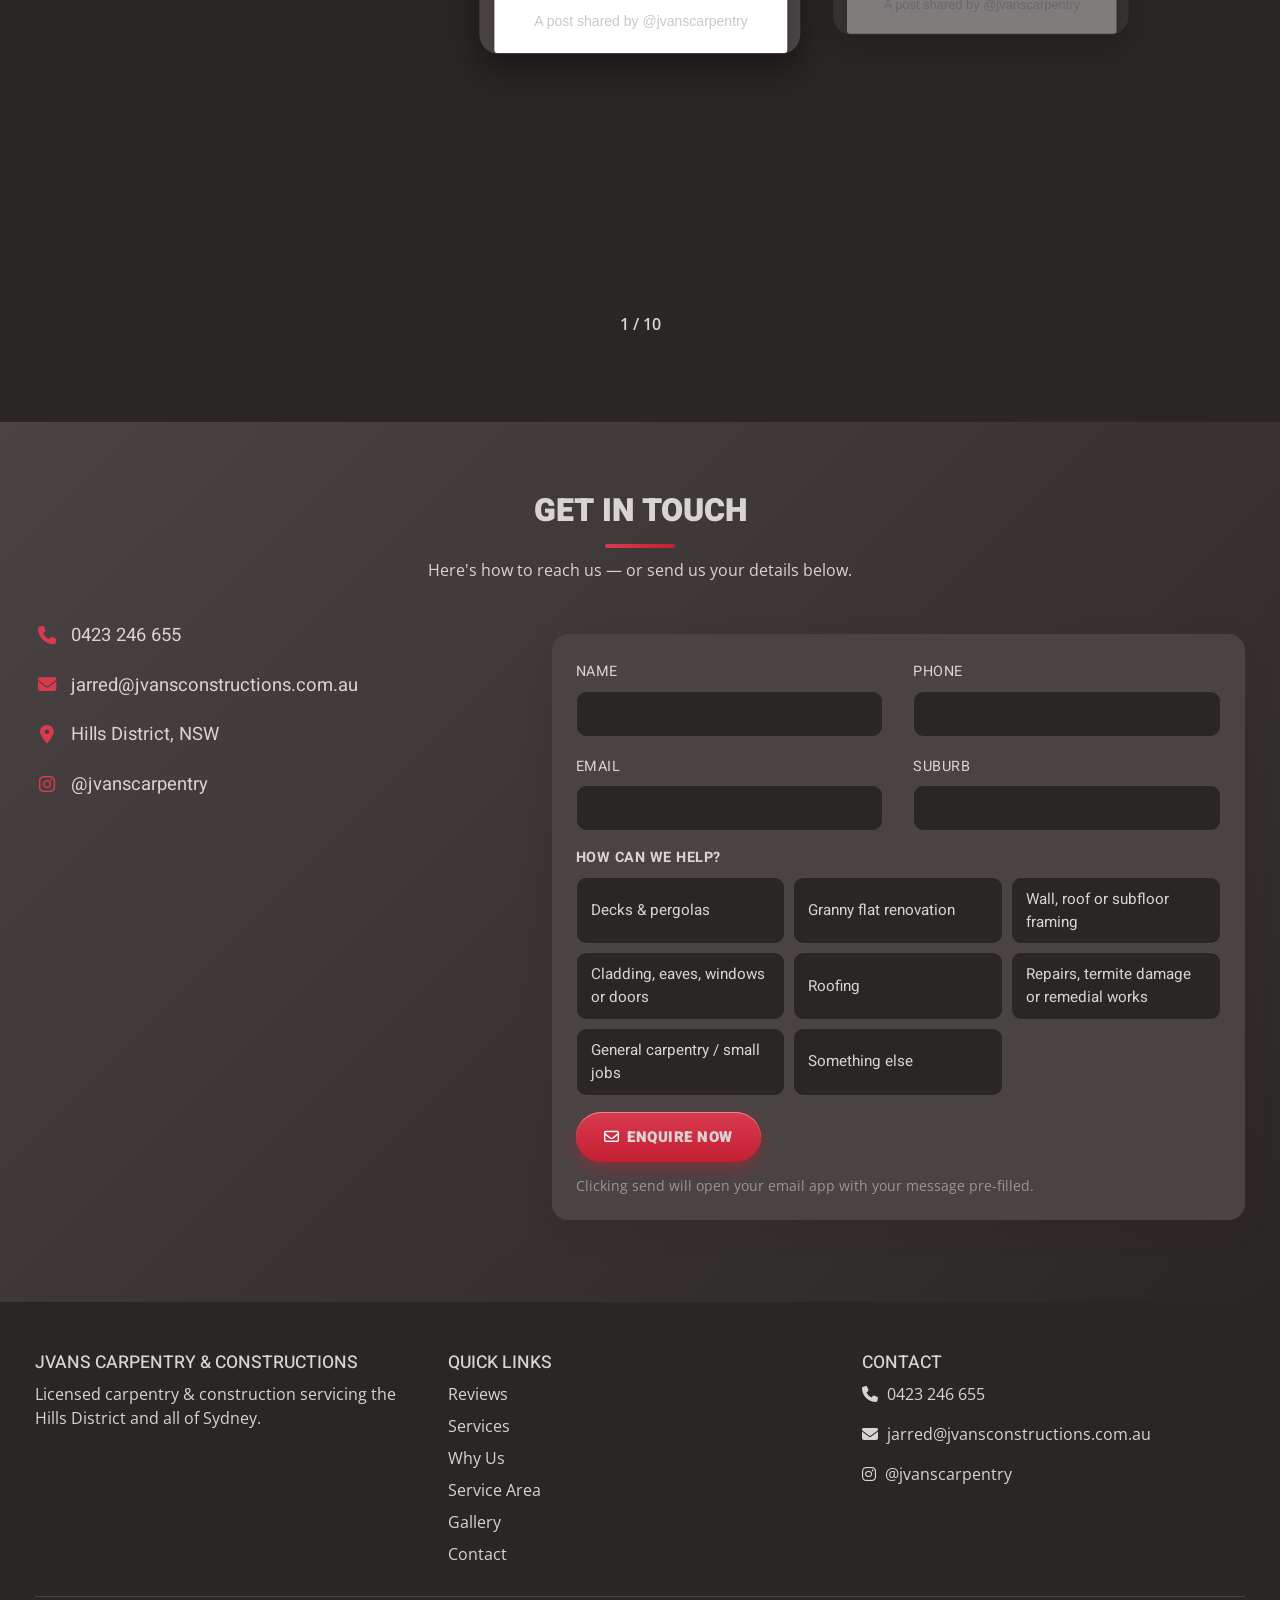
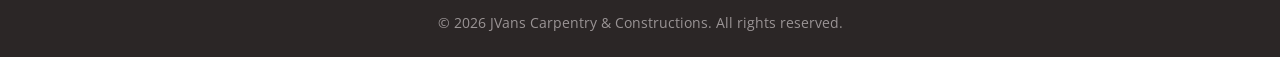
==== commit ec28240d: "Add reviews section based on real google reviews" ====
--- a/index.html
+++ b/index.html
@@ -43,7 +43,7 @@
         <link rel="stylesheet" href="https://cdnjs.cloudflare.com/ajax/libs/font-awesome/6.5.1/css/all.min.css" integrity="sha512-DTOQO9RWCH3ppGqcWaEA1BIZOC6xxalwEsw9c2QQeAIftl+Vegovlnee1c9QX4TctnWMn13TZye+giMm8e2LwA==" crossorigin="anonymous" referrerpolicy="no-referrer" />
 
         <!-- Custom CSS -->
-        <link rel="stylesheet" type="text/css" href="index.css">
+        <link rel="stylesheet" type="text/css" href="index-2.css">
 
         <!-- Favicon -->
         <link rel="icon" type="image/png" href="/favicon-96x96.png" sizes="96x96" />
@@ -101,19 +101,19 @@
             <div id="nav-band">
                 <div class="container-fluid">
                     <nav id="main-nav" class="d-none d-lg-flex">
+                        <a href="#reviews">Reviews</a>
                         <a href="#services">Services</a>
                         <a href="#why-us">Why Us</a>
                         <a href="#service-area">Service Area</a>
                         <a href="#gallery">Gallery</a>
-                        <!-- <a href="#reviews">Reviews</a> -->
                         <a href="#contact">Contact</a>
                     </nav>
                     <nav id="mobile-nav" class="d-lg-none">
+                        <a href="#reviews">Reviews</a>
                         <a href="#services">Services</a>
                         <a href="#why-us">Why Us</a>
                         <a href="#service-area">Service Area</a>
                         <a href="#gallery">Gallery</a>
-                        <!-- <a href="#reviews">Reviews</a> -->
                         <a href="#contact">Contact</a>
                     </nav>
                 </div>
@@ -176,6 +176,40 @@
         </section>
 
         <main>
+            <section id="reviews">
+                <div class="container-fluid">
+                <h2 class="section-heading">What Our Customers Say</h2>
+                <p class="section-subheading">Five-star feedback from our customers.</p>
+                <div class="row">
+                    <div class="col-lg-4">
+                        <div class="box review-card">
+                            <div class="review-stars" aria-label="5 out of 5 stars"><i class="fa-solid fa-star"></i><i class="fa-solid fa-star"></i><i class="fa-solid fa-star"></i><i class="fa-solid fa-star"></i><i class="fa-solid fa-star"></i></div>
+                            <p>&ldquo;Jarred and Lucas completed our new deck surrounding our pool to a high standard, on time and with fair pricing.&rdquo;</p>
+                            <p class="review-author">Jason Wunder</p>
+                        </div>
+                    </div>
+                    <div class="col-lg-4">
+                        <div class="box review-card">
+                            <div class="review-stars" aria-label="5 out of 5 stars"><i class="fa-solid fa-star"></i><i class="fa-solid fa-star"></i><i class="fa-solid fa-star"></i><i class="fa-solid fa-star"></i><i class="fa-solid fa-star"></i></div>
+                            <p class="review-text" id="review-text-wunder">&ldquo;Jarred and his assistant, Lucas, built this lovely extension verandah at the rear of our property. We specified a very unique ceiling being mini orb with a colonial timber pattern. This required considerable planning and design to get the features we were after. In total just shy of 100m2 in area. Jarred and Lucas made exceptional efforts to make our design a reality. Jarred also organised a highly skilled architectural brick layer to design and build our lovely fireplace and BBQ combination which works a treat. Highly recommend this team for any building works or building maintenance work. A competent and fully licensed and insured team.&rdquo;</p>
+                            <button type="button" class="review-toggle" aria-controls="review-text-wunder" aria-expanded="false" hidden>Show more</button>
+                            <p class="review-author">David &amp; Joanne Wunder</p>
+                        </div>
+                    </div>
+                    <div class="col-lg-4">
+                        <div class="box review-card">
+                            <div class="review-stars" aria-label="5 out of 5 stars"><i class="fa-solid fa-star"></i><i class="fa-solid fa-star"></i><i class="fa-solid fa-star"></i><i class="fa-solid fa-star"></i><i class="fa-solid fa-star"></i></div>
+                            <p>&ldquo;Excellent work. Clean up afterwards. Professional attitude. Would recommend and use again.&rdquo;</p>
+                            <p class="review-author">Nartiel Watt</p>
+                        </div>
+                    </div>
+                </div>
+                <div class="reviews-more">
+                    <a class="btn-cta" href="https://share.google/y0EUshluuDwwi25tU" target="_blank" rel="noopener"><i class="fa-brands fa-google"></i> See All Our Google Reviews</a>
+                </div>
+                </div>
+            </section>
+
             <section id="services">
                 <div class="container-fluid">
                 <h2 class="section-heading">Our Services</h2>
@@ -372,37 +406,6 @@
                 </div>
             </section>
 
-            <!-- <section id="reviews">
-                <h2 class="section-heading">What Our Customers Say</h2>
-                <p class="section-subheading">Placeholder testimonials &mdash; to be replaced with real customer reviews.</p>
-                <div class="row">
-                    <div class="col-lg-4">
-                        <div class="box review-card">
-                            <i class="fa-solid fa-quote-left"></i>
-                            <div class="review-stars"><i class="fa-solid fa-star"></i><i class="fa-solid fa-star"></i><i class="fa-solid fa-star"></i><i class="fa-solid fa-star"></i><i class="fa-solid fa-star"></i></div>
-                            <p>&ldquo;Jarred turned up on time and built our new staircase in a weekend. Couldn't recommend JVans Carpentry &amp; Constructions more.&rdquo;</p>
-                            <p class="review-author">Sarah T. &mdash; Castle Hill</p>
-                        </div>
-                    </div>
-                    <div class="col-lg-4">
-                        <div class="box review-card">
-                            <i class="fa-solid fa-quote-left"></i>
-                            <div class="review-stars"><i class="fa-solid fa-star"></i><i class="fa-solid fa-star"></i><i class="fa-solid fa-star"></i><i class="fa-solid fa-star"></i><i class="fa-solid fa-star"></i></div>
-                            <p>&ldquo;Professional, tidy, and upfront about pricing before starting any work. Exactly what you want from a tradie.&rdquo;</p>
-                            <p class="review-author">Michael R. &mdash; Blacktown</p>
-                        </div>
-                    </div>
-                    <div class="col-lg-4">
-                        <div class="box review-card">
-                            <i class="fa-solid fa-quote-left"></i>
-                            <div class="review-stars"><i class="fa-solid fa-star"></i><i class="fa-solid fa-star"></i><i class="fa-solid fa-star"></i><i class="fa-solid fa-star"></i><i class="fa-solid fa-star"></i></div>
-                            <p>&ldquo;Called about termite-damaged ceiling joists and had someone out within the week. Great work.&rdquo;</p>
-                            <p class="review-author">Priya K. &mdash; Hornsby</p>
-                        </div>
-                    </div>
-                </div>
-            </section> -->
-
             <section id="gallery">
                 <div class="container-fluid">
                 <h2 class="section-heading">Recent Work</h2>
@@ -542,11 +545,11 @@
                     <div class="col-md-4">
                         <h3>Quick Links</h3>
                         <nav class="footer-nav">
+                            <a href="#reviews">Reviews</a>
                             <a href="#services">Services</a>
                             <a href="#why-us">Why Us</a>
                             <a href="#service-area">Service Area</a>
                             <a href="#gallery">Gallery</a>
-                            <!-- <a href="#reviews">Reviews</a> -->
                             <a href="#contact">Contact</a>
                         </nav>
                     </div>
@@ -578,6 +581,20 @@
                 new ResizeObserver(setHeaderHeight).observe(topbar);
             }
 
+            // Long reviews are clamped to a few lines so their card matches
+            // the others; the clamp is applied here so the full text stays
+            // readable if scripts don't run.
+            document.querySelectorAll('.review-toggle').forEach(function (toggle) {
+                var text = document.getElementById(toggle.getAttribute('aria-controls'));
+                text.classList.add('collapsed');
+                toggle.hidden = false;
+                toggle.addEventListener('click', function () {
+                    var expanded = text.classList.toggle('collapsed') === false;
+                    toggle.setAttribute('aria-expanded', expanded);
+                    toggle.textContent = expanded ? 'Show less' : 'Show more';
+                });
+            });
+
             // Keep the nav (both desktop and mobile) in sync with scroll
             // position: whichever section is passing just below the sticky
             // header gets its matching link darkened, the same way a tap
@@ -589,7 +606,7 @@
                 });
             };
             if (window.IntersectionObserver) {
-                var sectionIds = ['services', 'why-us', 'service-area', 'gallery', 'contact'];
+                var sectionIds = ['reviews', 'services', 'why-us', 'service-area', 'gallery', 'contact'];
                 var sections = sectionIds
                     .map(function (id) { return document.getElementById(id); })
                     .filter(Boolean);
--- a/index-2.css
+++ b/index-2.css
@@ -0,0 +1,870 @@
+:root {
+    --maroon: #6f1520;
+    --red: #c41f33;
+    --red-light: #d93a4d;
+    --charcoal-light: #4a4344;
+    --charcoal: #2b2626;
+    --muted-light: #d9d4d4;
+    --muted-dim: #9a9495;
+    --white: #ffffff;
+    --shadow: 0 10px 30px rgba(67, 15, 21, 0.12);
+    --shadow-hover: 0 16px 40px rgba(67, 15, 21, 0.2);
+}
+
+* {
+    box-sizing: border-box;
+}
+
+html {
+    /* Offsets anchor-link scrolling so section headings land below the
+       sticky header instead of underneath it. --header-h is measured
+       live in JS since the header's height changes with screen size
+       (brand row wraps; the mobile nav strip only exists below lg). */
+    scroll-padding-top: var(--header-h, 60px);
+}
+
+body {
+    font-family: 'Open Sans', sans-serif;
+    color: var(--muted-light);
+    background: var(--charcoal);
+    margin: 0;
+}
+
+a {
+    color: var(--red);
+}
+
+/* Bootstrap's reboot.scss sets button:focus { outline: 1px dotted; ... }
+   as a cross-browser fallback (most visible in Firefox). Swap it for a
+   :focus-visible ring instead of just deleting it, so keyboard users
+   still get a clear focus indicator without a stray dotted box on
+   mouse clicks. */
+button:focus {
+    outline: none;
+}
+button:focus-visible {
+    outline: 2px solid var(--red-light);
+    outline-offset: 2px;
+}
+
+/* ---------- Topbar ---------- */
+#topbar {
+    background: var(--red);
+    padding: 5px 0 0;
+    position: sticky;
+    top: 0;
+    z-index: 100;
+    box-shadow: 0 4px 20px rgba(0, 0, 0, 0.25);
+}
+/* Nav band: replaces the old 4px border-bottom accent with a full
+   bar in that same colour, and houses both the desktop and mobile
+   nav so the accent and the nav links are one visual unit. */
+#nav-band {
+    background: var(--red-light);
+}
+#topbar .topbar-col {
+    display: flex;
+    padding: 3px 14px;
+}
+/* The phone button is always pinned to the top right and never wraps
+   onto its own line, no matter how narrow the screen. The brand row
+   shrinks to make room for it instead, truncating its text with an
+   ellipsis rather than pushing the button down. */
+.topbar-row {
+    justify-content: space-between;
+    flex-wrap: nowrap;
+    padding-bottom: 5px;
+}
+.topbar-brand-row {
+    flex: 1 1 auto;
+    min-width: 0;
+    flex-direction: column;
+    align-items: flex-start;
+    gap: 2px;
+}
+.topbar-phone-col {
+    flex: 0 0 auto;
+}
+/* The header sits on the same red as #topbar/#nav-band, so the
+   default red-gradient button blends straight into it. A charcoal
+   drop shadow gives it definition without changing its fill. */
+.topbar-phone-col .btn-cta {
+    color: var(--white);
+    box-shadow: 0 4px 14px rgba(43, 38, 38, 0.6), inset 0 1px 0 rgba(255, 255, 255, 0.4);
+}
+.topbar-phone-col .btn-cta:hover {
+    color: var(--white);
+    box-shadow: 0 6px 18px rgba(43, 38, 38, 0.7), inset 0 1px 0 rgba(255, 255, 255, 0.4);
+}
+.topbar-brand-row img {
+    flex-shrink: 0;
+}
+.topbar-slogan {
+    margin: 0;
+    font-family: 'Heebo', sans-serif;
+    font-size: 12px;
+    font-weight: 900;
+    text-transform: uppercase;
+    letter-spacing: 0.5px;
+    color: var(--white);
+    text-shadow: 0 1px 3px rgba(0, 0, 0, 0.35);
+    white-space: nowrap;
+    overflow: hidden;
+    text-overflow: ellipsis;
+}
+@media (max-width: 575.98px) {
+    .topbar-slogan {
+        display: none;
+    }
+}
+#topbar h1 {
+    margin: 0;
+    line-height: 0;
+}
+#main-nav {
+    width: 100%;
+    gap: 22px;
+    justify-content: center;
+}
+#main-nav a {
+    color: var(--white);
+    text-shadow: 0 1px 3px rgba(0, 0, 0, 0.35);
+    text-decoration: none;
+    font-family: 'Heebo', sans-serif;
+    font-size: 14px;
+    text-transform: uppercase;
+    letter-spacing: 0.5px;
+    padding: 9px 8px;
+    transition: color 0.2s ease;
+}
+#main-nav a:hover {
+    text-decoration: underline;
+}
+/* Marks whichever link corresponds to the section currently in view
+   (kept in sync with scroll position via IntersectionObserver below). */
+#main-nav a.active {
+    text-decoration: underline;
+    text-underline-offset: 3px;
+}
+/* Below lg, #main-nav is hidden (d-none), so a second, always-visible
+   nav strip takes its place as a horizontally scrollable row of
+   one-tap links. It lives inside the sticky header so it stays
+   reachable from anywhere on the page without ever needing a menu
+   toggle. */
+#mobile-nav {
+    display: flex;
+    justify-content: center;
+    gap: 10px;
+    overflow-x: auto;
+    -webkit-overflow-scrolling: touch;
+    scrollbar-width: none;
+    padding: 10px 0;
+    width: 100%;
+}
+#mobile-nav::-webkit-scrollbar {
+    display: none;
+}
+#mobile-nav a {
+    flex: 0 0 auto;
+    color: var(--white);
+    text-shadow: 0 1px 3px rgba(0, 0, 0, 0.35);
+    background: rgba(43, 38, 38, 0.12);
+    border: 1px solid rgba(43, 38, 38, 0.2);
+    text-decoration: none;
+    font-family: 'Heebo', sans-serif;
+    font-size: 12px;
+    text-transform: uppercase;
+    letter-spacing: 0.5px;
+    white-space: nowrap;
+    padding: 6px 12px;
+    border-radius: 20px;
+    transition: background 0.2s ease, color 0.2s ease;
+}
+#mobile-nav a:active,
+#mobile-nav a:hover,
+#mobile-nav a.active {
+    background: var(--charcoal);
+}
+@media (min-width: 992px) {
+    #mobile-nav {
+        display: none;
+    }
+}
+/* Below 500px there's no longer room for all 5 links on one
+   scrollable line, so wrap them into two centered rows of 3 and 2
+   instead (each link is fixed to a third of the width, so the third
+   naturally wraps to its own centered second row). */
+@media (max-width: 499.98px) {
+    #mobile-nav {
+        flex-wrap: wrap;
+        overflow-x: visible;
+    }
+    #mobile-nav a {
+        flex: 0 0 calc((100% - 20px) / 3);
+        overflow: hidden;
+        text-overflow: ellipsis;
+        text-align: center;
+    }
+}
+/* Even narrower phones have less room per third-width link, so shrink
+   the label and padding too, to further reduce the chance labels get
+   truncated with an ellipsis. */
+@media (max-width: 399.98px) {
+    #mobile-nav a {
+        font-size: 10.5px;
+        padding: 6px 4px;
+    }
+}
+/* Below lg the header now carries an extra row (the nav strip), so
+   trim the brand row's chrome to keep the sticky header from eating
+   too much of a phone's viewport. */
+@media (max-width: 991.98px) {
+    #topbar {
+        padding: 8px 0 0;
+    }
+    #topbar .topbar-col {
+        padding: 4px 10px;
+    }
+    .topbar-row {
+        padding-bottom: 8px;
+    }
+    .topbar-brand-row img {
+        height: 40px;
+        width: auto;
+    }
+    #mobile-nav {
+        padding: 8px 0;
+    }
+}
+/* Below 480px, the header's call button loses its label and becomes
+   an icon-only tap target so it doesn't crowd the brand. */
+@media (max-width: 479.98px) {
+    .topbar-phone-col .phone-number-text {
+        display: none;
+    }
+}
+
+/* ---------- Buttons ---------- */
+.btn-cta {
+    display: inline-flex;
+    align-items: center;
+    gap: 8px;
+    background: linear-gradient(180deg, var(--red-light) 0%, var(--red) 100%);
+    color: var(--muted-light);
+    font-family: 'Heebo', sans-serif;
+    font-weight: 900;
+    text-transform: uppercase;
+    letter-spacing: 0.5px;
+    font-size: 15px;
+    padding: 14px 28px;
+    border: none;
+    border-radius: 50px;
+    text-decoration: none;
+    box-shadow: 0 6px 16px rgba(196, 31, 51, 0.45), inset 0 1px 0 rgba(255, 255, 255, 0.4);
+    transition: transform 0.15s ease, box-shadow 0.15s ease;
+    cursor: pointer;
+}
+.btn-cta:hover {
+    transform: translateY(-2px);
+    box-shadow: 0 10px 22px rgba(196, 31, 51, 0.55), inset 0 1px 0 rgba(255, 255, 255, 0.4);
+    color: var(--muted-light);
+    text-decoration: none;
+}
+.btn-cta i {
+    color: var(--white);
+}
+.btn-cta-outline {
+    background: transparent;
+    box-shadow: inset 0 0 0 2px var(--white);
+}
+.btn-cta-outline:hover {
+    background: rgba(255, 255, 255, 0.15);
+    box-shadow: inset 0 0 0 2px var(--white);
+}
+.btn-cta-sm {
+    padding: 8px 18px;
+    font-size: 13px;
+}
+
+/* ---------- Hero ---------- */
+#hero {
+    background: linear-gradient(135deg, var(--charcoal-light) 0%, var(--charcoal) 100%);
+    color: var(--muted-light);
+    text-align: center;
+    padding: 40px 20px 50px;
+    position: relative;
+    overflow: hidden;
+}
+#hero::after {
+    content: "";
+    position: absolute;
+    inset: 0;
+    background: radial-gradient(circle at 80% 20%, rgba(255, 255, 255, 0.12), transparent 60%),
+                radial-gradient(circle at 10% 90%, rgba(255, 255, 255, 0.08), transparent 55%);
+    pointer-events: none;
+}
+.hero-eyebrow {
+    text-transform: uppercase;
+    letter-spacing: 2px;
+    font-family: 'Heebo', sans-serif;
+    color: var(--red-light);
+    font-size: 14px;
+    margin-bottom: 10px;
+    text-shadow: 0 1px 2px rgba(0, 0, 0, 0.85);
+}
+.hero-title {
+    font-family: 'Heebo', sans-serif;
+    font-weight: 900;
+    font-size: 3em;
+    margin: 0 0 20px;
+    text-shadow: 0 4px 20px rgba(0, 0, 0, 0.25);
+}
+.hero-subtitle {
+    max-width: 700px;
+    margin: 0 auto 36px;
+    font-size: 1.1em;
+    color: var(--muted-light);
+}
+.hero-cta {
+    display: flex;
+    gap: 18px;
+    justify-content: center;
+    flex-wrap: wrap;
+    margin-bottom: 30px;
+}
+.hero-licence {
+    font-size: 0.85em;
+    color: var(--muted-light);
+    opacity: 0.7;
+    margin: -18px 0 0;
+}
+.hero-row {
+    padding: 20px 0;
+}
+/* The form keeps normal left-aligned text regardless of the
+   centered hero text-align, since it's a card, not hero copy. */
+.hero-contact-form {
+    text-align: left;
+}
+@media (min-width: 992px) {
+    .hero-copy {
+        text-align: left;
+    }
+    .hero-subtitle {
+        margin-left: 0;
+        margin-right: 0;
+    }
+    .hero-cta {
+        justify-content: flex-start;
+    }
+}
+
+/* ---------- Boxes / cards ---------- */
+.box {
+    background: var(--charcoal-light);
+    border-radius: 16px;
+    box-shadow: var(--shadow);
+    margin: 12px 0;
+    padding: 24px;
+    transition: transform 0.2s ease, box-shadow 0.2s ease;
+}
+
+/* ---------- Section headings ---------- */
+section {
+    padding: 70px 20px;
+}
+.section-heading {
+    font-family: 'Heebo', sans-serif;
+    font-weight: 900;
+    text-transform: uppercase;
+    text-align: center;
+    color: var(--muted-light);
+    font-size: 2em;
+    margin-bottom: 10px;
+    position: relative;
+}
+.section-heading::after {
+    content: "";
+    display: block;
+    width: 70px;
+    height: 4px;
+    margin: 14px auto 0;
+    border-radius: 4px;
+    background: linear-gradient(90deg, var(--red-light), var(--red));
+}
+.section-subheading {
+    text-align: center;
+    max-width: 640px;
+    margin: 0 auto 40px;
+    color: var(--muted-light);
+}
+.section-subheading.light {
+    color: var(--muted-light);
+}
+
+/* ---------- Services ---------- */
+#services {
+    background: var(--charcoal);
+}
+.service-card {
+    text-align: center;
+    height: calc(100% - 24px);
+}
+.service-card:hover {
+    transform: translateY(-6px);
+    box-shadow: var(--shadow-hover);
+}
+.service-icon {
+    width: 64px;
+    height: 64px;
+    line-height: 64px;
+    border-radius: 50%;
+    margin: 0 auto 16px;
+    background: linear-gradient(135deg, var(--red-light), var(--maroon));
+    color: var(--white);
+    font-size: 26px;
+    box-shadow: 0 8px 20px rgba(196, 31, 51, 0.35);
+}
+.service-card h3 {
+    font-family: 'Heebo', sans-serif;
+    font-size: 1.15em;
+    color: var(--muted-light);
+}
+.service-card p {
+    color: var(--muted-light);
+    font-size: 0.95em;
+    margin-bottom: 0;
+}
+
+/* ---------- Why us ---------- */
+#why-us {
+    background: var(--charcoal);
+}
+.trust-card {
+    display: flex;
+    align-items: flex-start;
+    gap: 18px;
+    height: calc(100% - 24px);
+}
+.trust-card:hover {
+    transform: translateY(-4px);
+    box-shadow: var(--shadow-hover);
+}
+.trust-card i {
+    flex: 0 0 40px;
+    width: 40px;
+    font-size: 28px;
+    text-align: center;
+    color: var(--red);
+    margin-top: 4px;
+}
+.trust-card-content {
+    flex: 1 1 auto;
+    min-width: 0;
+}
+.trust-card h3 {
+    font-family: 'Heebo', sans-serif;
+    font-size: 1.1em;
+    color: var(--muted-light);
+    margin: 0 0 6px;
+}
+.trust-card p {
+    margin: 0;
+    color: var(--muted-light);
+    font-size: 0.95em;
+}
+
+/* ---------- Service area ---------- */
+#service-area {
+    background: var(--charcoal);
+}
+.map-box {
+    padding: 12px;
+    overflow: hidden;
+}
+.map-box iframe {
+    border-radius: 10px;
+    display: block;
+}
+.service-area-list {
+    list-style: none;
+    padding: 0;
+    margin: 0;
+    display: grid;
+    grid-template-columns: 1fr 1fr;
+    gap: 14px;
+}
+.service-area-list li {
+    font-family: 'Heebo', sans-serif;
+    color: var(--muted-light);
+    font-size: 1.05em;
+}
+.service-area-list i {
+    color: var(--red);
+    margin-right: 8px;
+}
+
+/* ---------- Reviews ---------- */
+.review-card {
+    text-align: center;
+    height: calc(100% - 24px);
+}
+.review-card:hover {
+    transform: translateY(-6px);
+    box-shadow: var(--shadow-hover);
+}
+.review-stars {
+    color: var(--red);
+    margin: 0 0 14px;
+}
+.review-card p {
+    color: var(--muted-light);
+    font-style: italic;
+}
+.review-author {
+    font-family: 'Heebo', sans-serif;
+    font-weight: 900;
+    color: var(--muted-light);
+    font-style: normal !important;
+}
+.review-text.collapsed {
+    display: -webkit-box;
+    -webkit-box-orient: vertical;
+    -webkit-line-clamp: 4;
+    line-clamp: 4;
+    overflow: hidden;
+}
+.review-toggle {
+    background: none;
+    border: none;
+    padding: 0;
+    margin: -8px 0 16px;
+    color: var(--red);
+    font-weight: 700;
+    cursor: pointer;
+}
+.review-toggle:hover {
+    text-decoration: underline;
+}
+.reviews-more {
+    text-align: center;
+    margin-top: 16px;
+}
+
+/* ---------- Instagram gallery ---------- */
+#gallery {
+    background: var(--charcoal);
+}
+.instagram-picture {
+    width: 100%;
+}
+.instagram-caption {
+    margin: 10px 0;
+}
+.box.instagram {
+    padding: 14px 14px 0;
+    border-radius: 20px;
+    box-shadow: 0 14px 34px rgba(0, 0, 0, 0.45);
+    overflow: hidden;
+}
+/* Instagram's embed sets a fixed inline min-width (326px) on the
+   blockquote/iframe, which overflows its column on narrow phones.
+   Force it responsive instead. */
+.box.instagram .instagram-media,
+.box.instagram iframe {
+    min-width: 0 !important;
+    width: 100% !important;
+    max-width: 100% !important;
+}
+
+/* Carousel shell: prev/next buttons flank a fixed-height viewport.
+   Because the viewport height never changes when a taller/shorter
+   embed becomes active, the buttons (vertically centered on that
+   fixed height) never shift position either. */
+.instagram-carousel {
+    display: flex;
+    align-items: center;
+    gap: 12px;
+    max-width: 520px;
+    margin: 0 auto;
+}
+.instagram-carousel-viewport {
+    flex: 1 1 auto;
+    min-width: 0;
+    height: min(820px, 82vh);
+    overflow-y: auto;
+    overflow-x: hidden;
+    position: relative;
+    -webkit-overflow-scrolling: touch;
+    touch-action: pan-y;
+}
+.instagram-carousel-track {
+    display: flex;
+    align-items: flex-start;
+    transition: transform 0.45s cubic-bezier(0.4, 0, 0.2, 1);
+    will-change: transform;
+}
+.instagram-item {
+    flex: 0 0 auto;
+    box-sizing: border-box;
+    padding: 0 10px;
+    opacity: 0.4;
+    transform: scale(0.92);
+    transition: opacity 0.45s ease, transform 0.45s ease;
+    pointer-events: none;
+}
+/* The active slide is full size/opacity; its immediate neighbors
+   (loaded one step ahead purely for this preview) sit either side
+   in the filmstrip and peek in translucent, hinting more content. */
+.instagram-item.is-active {
+    opacity: 1;
+    transform: scale(1);
+    pointer-events: auto;
+}
+#instagram-container template {
+    display: none;
+}
+@media (prefers-reduced-motion: reduce) {
+    .instagram-carousel-track,
+    .instagram-item {
+        transition: none;
+    }
+}
+
+.carousel-btn {
+    flex: 0 0 auto;
+    width: 56px;
+    height: 56px;
+    border-radius: 50%;
+    border: none;
+    background: var(--charcoal-light);
+    color: var(--white);
+    box-shadow: 0 2px 10px rgba(0, 0, 0, 0.35);
+    display: flex;
+    align-items: center;
+    justify-content: center;
+    cursor: pointer;
+    transition: background 0.15s ease, transform 0.15s ease, opacity 0.15s ease;
+}
+.carousel-btn svg {
+    width: 24px;
+    height: 24px;
+}
+.carousel-btn:hover:not(:disabled) {
+    background: var(--red);
+    color: var(--white);
+    transform: scale(1.06);
+}
+.carousel-btn:disabled {
+    opacity: 0.35;
+    cursor: default;
+}
+.instagram-carousel-counter {
+    text-align: center;
+    margin-top: 14px;
+    color: var(--muted-light);
+    font-weight: 600;
+}
+
+/* Desktop widens into a 3-up carousel: the previous/next embeds sit
+   fully visible (not cropped) at reduced opacity either side of the
+   active one, each taking an even third of the viewport. */
+@media (min-width: 768px) {
+    .instagram-carousel {
+        max-width: 1160px;
+    }
+}
+
+@media (max-width: 767.98px) {
+    .instagram-carousel {
+        gap: 6px;
+    }
+    .instagram-carousel-viewport {
+        height: min(820px, 88vh);
+    }
+    /* No peek on mobile: swiping is the primary way to browse here,
+       so a neighbor sliver would just be visual noise in the margin. */
+    .instagram-item:not(.is-active) {
+        opacity: 0;
+    }
+    .carousel-btn {
+        width: 44px;
+        height: 44px;
+    }
+    .carousel-btn svg {
+        width: 20px;
+        height: 20px;
+    }
+}
+
+/* ---------- Contact ---------- */
+#contact {
+    background: linear-gradient(135deg, var(--charcoal-light) 0%, var(--charcoal) 100%);
+    color: var(--muted-light);
+}
+.contact-info {
+    list-style: none;
+    padding: 0;
+    margin: 0;
+}
+.contact-info li {
+    display: flex;
+    align-items: center;
+    gap: 12px;
+    font-family: 'Heebo', sans-serif;
+    font-size: 1.15em;
+    margin-bottom: 22px;
+}
+.contact-info a {
+    color: var(--muted-light);
+    text-decoration: none;
+}
+.contact-info a:hover {
+    color: var(--red-light);
+}
+.contact-info i {
+    width: 24px;
+    text-align: center;
+    color: var(--red-light);
+}
+.contact-form label {
+    font-family: 'Heebo', sans-serif;
+    color: var(--muted-light);
+    font-size: 0.9em;
+    text-transform: uppercase;
+    letter-spacing: 0.5px;
+}
+.contact-form .form-control {
+    background: var(--charcoal);
+    color: var(--muted-light);
+    border-radius: 10px;
+    border: 1px solid rgba(255, 255, 255, 0.15);
+    padding: 10px 14px;
+    height: auto;
+}
+.contact-form .enquiry-options {
+    border: 0;
+    padding: 0;
+    min-width: 0;
+}
+.contact-form .enquiry-options legend {
+    font-family: 'Heebo', sans-serif;
+    color: var(--muted-light);
+    font-size: 0.9em;
+    text-transform: uppercase;
+    letter-spacing: 0.5px;
+    font-weight: 700;
+    border: 0;
+    margin-bottom: 8px;
+}
+.contact-form .enquiry-grid {
+    display: grid;
+    grid-template-columns: repeat(auto-fill, minmax(200px, 1fr));
+    gap: 8px;
+}
+.contact-form .enquiry-option {
+    position: relative;
+    margin: 0;
+    font-size: 0.95em;
+    text-transform: none;
+    letter-spacing: normal;
+    font-weight: normal;
+    cursor: pointer;
+}
+.contact-form .enquiry-option input {
+    position: absolute;
+    opacity: 0;
+    width: 1px;
+    height: 1px;
+}
+.contact-form .enquiry-option span {
+    display: flex;
+    align-items: center;
+    height: 100%;
+    padding: 10px 14px;
+    background: var(--charcoal);
+    border: 1px solid rgba(255, 255, 255, 0.15);
+    border-radius: 10px;
+    transition: border-color 0.15s ease, background 0.15s ease;
+}
+.contact-form .enquiry-option:hover span {
+    border-color: rgba(255, 255, 255, 0.35);
+}
+.contact-form .enquiry-option input:checked + span {
+    background: var(--red);
+    border-color: var(--red);
+    color: var(--white);
+}
+.contact-form .enquiry-option input:focus-visible + span {
+    box-shadow: 0 0 0 3px rgba(196, 31, 51, 0.4);
+}
+.contact-form .form-control::placeholder {
+    color: var(--muted-dim);
+}
+.contact-form .form-control:focus {
+    border-color: var(--red);
+    box-shadow: 0 0 0 3px rgba(196, 31, 51, 0.2);
+}
+.contact-form-note {
+    margin: 14px 0 0;
+    font-size: 0.85em;
+    color: var(--muted-dim);
+}
+
+/* ---------- Footer ---------- */
+#site-footer {
+    background: var(--charcoal);
+    color: var(--muted-light);
+    padding: 50px 20px 24px;
+}
+#site-footer h3 {
+    font-family: 'Heebo', sans-serif;
+    color: var(--muted-light);
+    text-transform: uppercase;
+    font-size: 1.1em;
+}
+.footer-nav {
+    display: flex;
+    flex-direction: column;
+    gap: 8px;
+}
+#site-footer a {
+    color: var(--muted-light);
+    text-decoration: none;
+}
+#site-footer a:hover {
+    color: var(--red-light);
+}
+.footer-contact-col i {
+    padding-right: 5px;
+}
+#site-footer hr {
+    border-color: rgba(255, 255, 255, 0.15);
+    margin: 30px 0 16px;
+}
+/* Footer columns are col-md-4, so they stack to a single column
+   below 768px. Give the Contact column's heading extra breathing
+   room from the column above it only in that stacked layout. */
+@media (max-width: 767.98px) {
+    .footer-contact-col h3 {
+        margin-top: 20px;
+    }
+}
+.footer-copyright {
+    text-align: center;
+    font-size: 0.85em;
+    margin: 0;
+    color: var(--muted-dim);
+}
+
+@media (max-width: 991px) {
+    .hero-title {
+        font-size: 2.2em;
+    }
+    section {
+        padding: 50px 16px;
+    }
+    .service-area-list {
+        margin-top: 24px;
+    }
+}
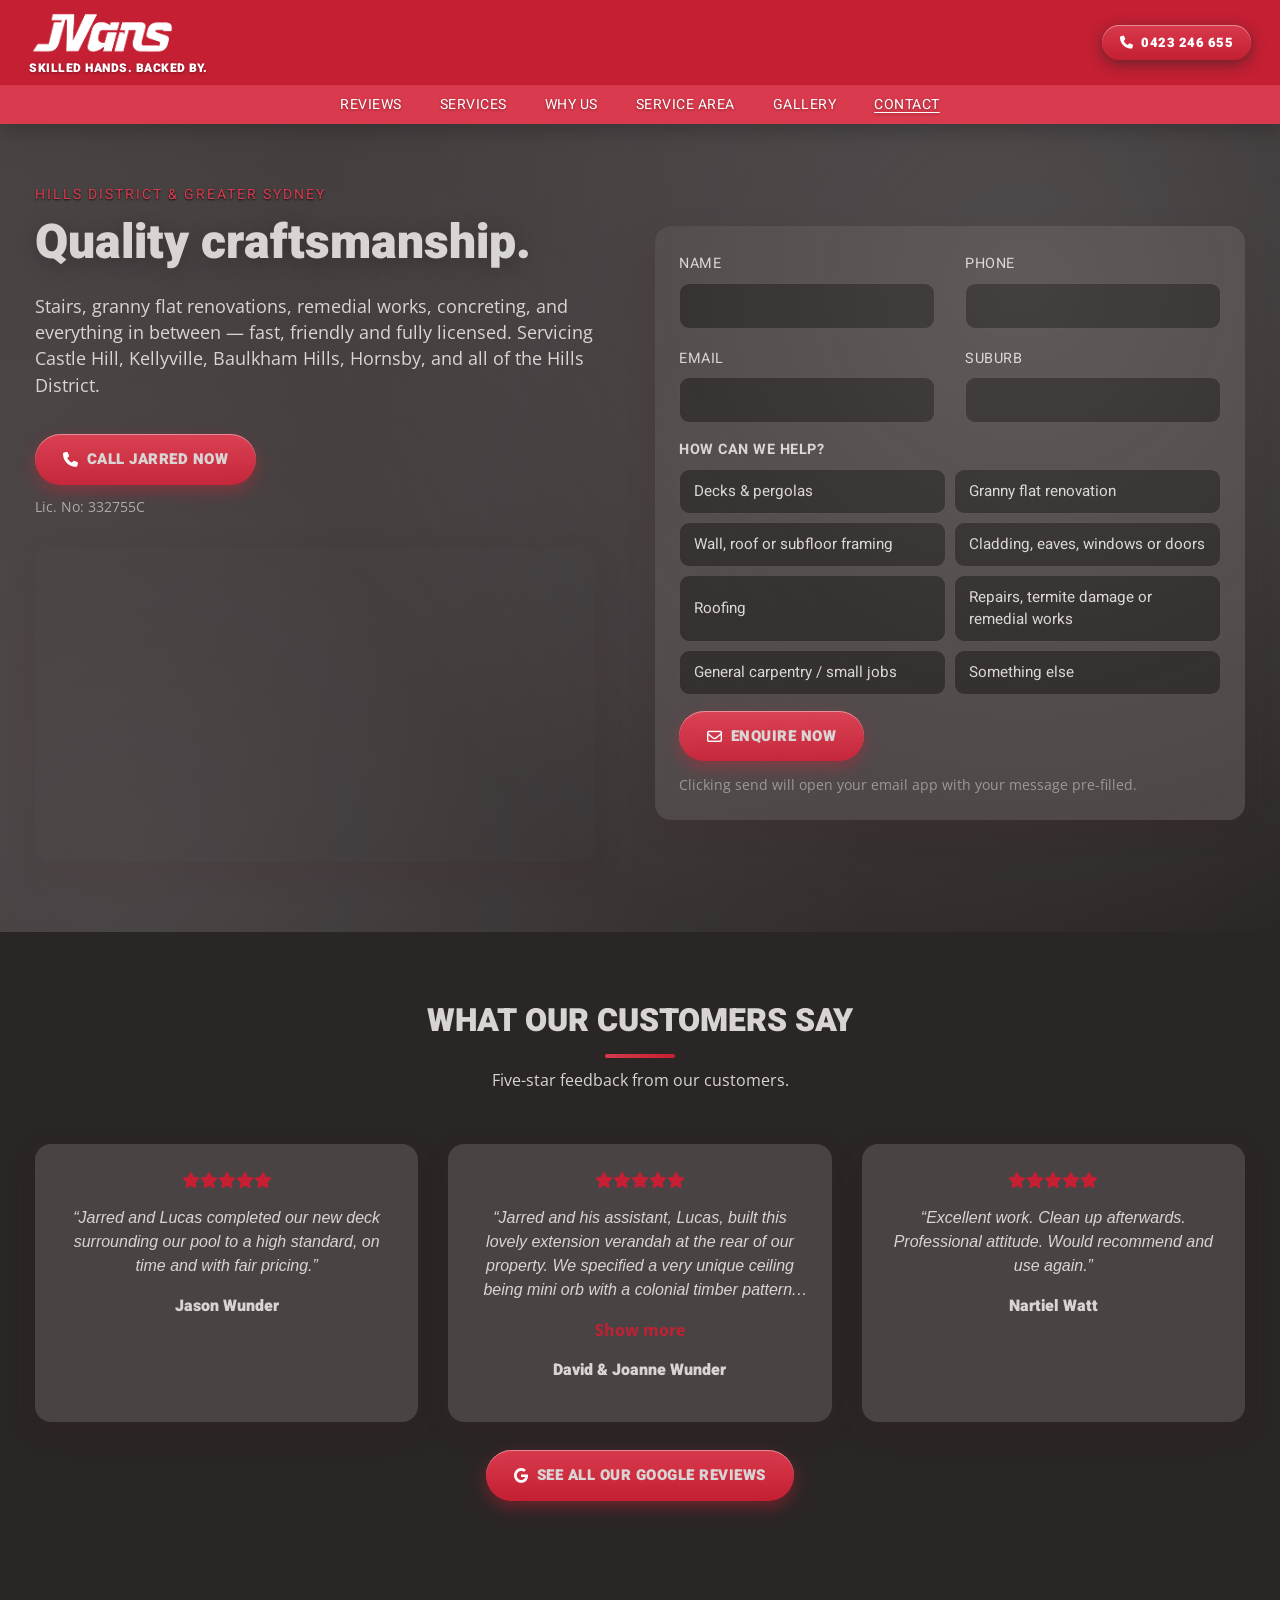
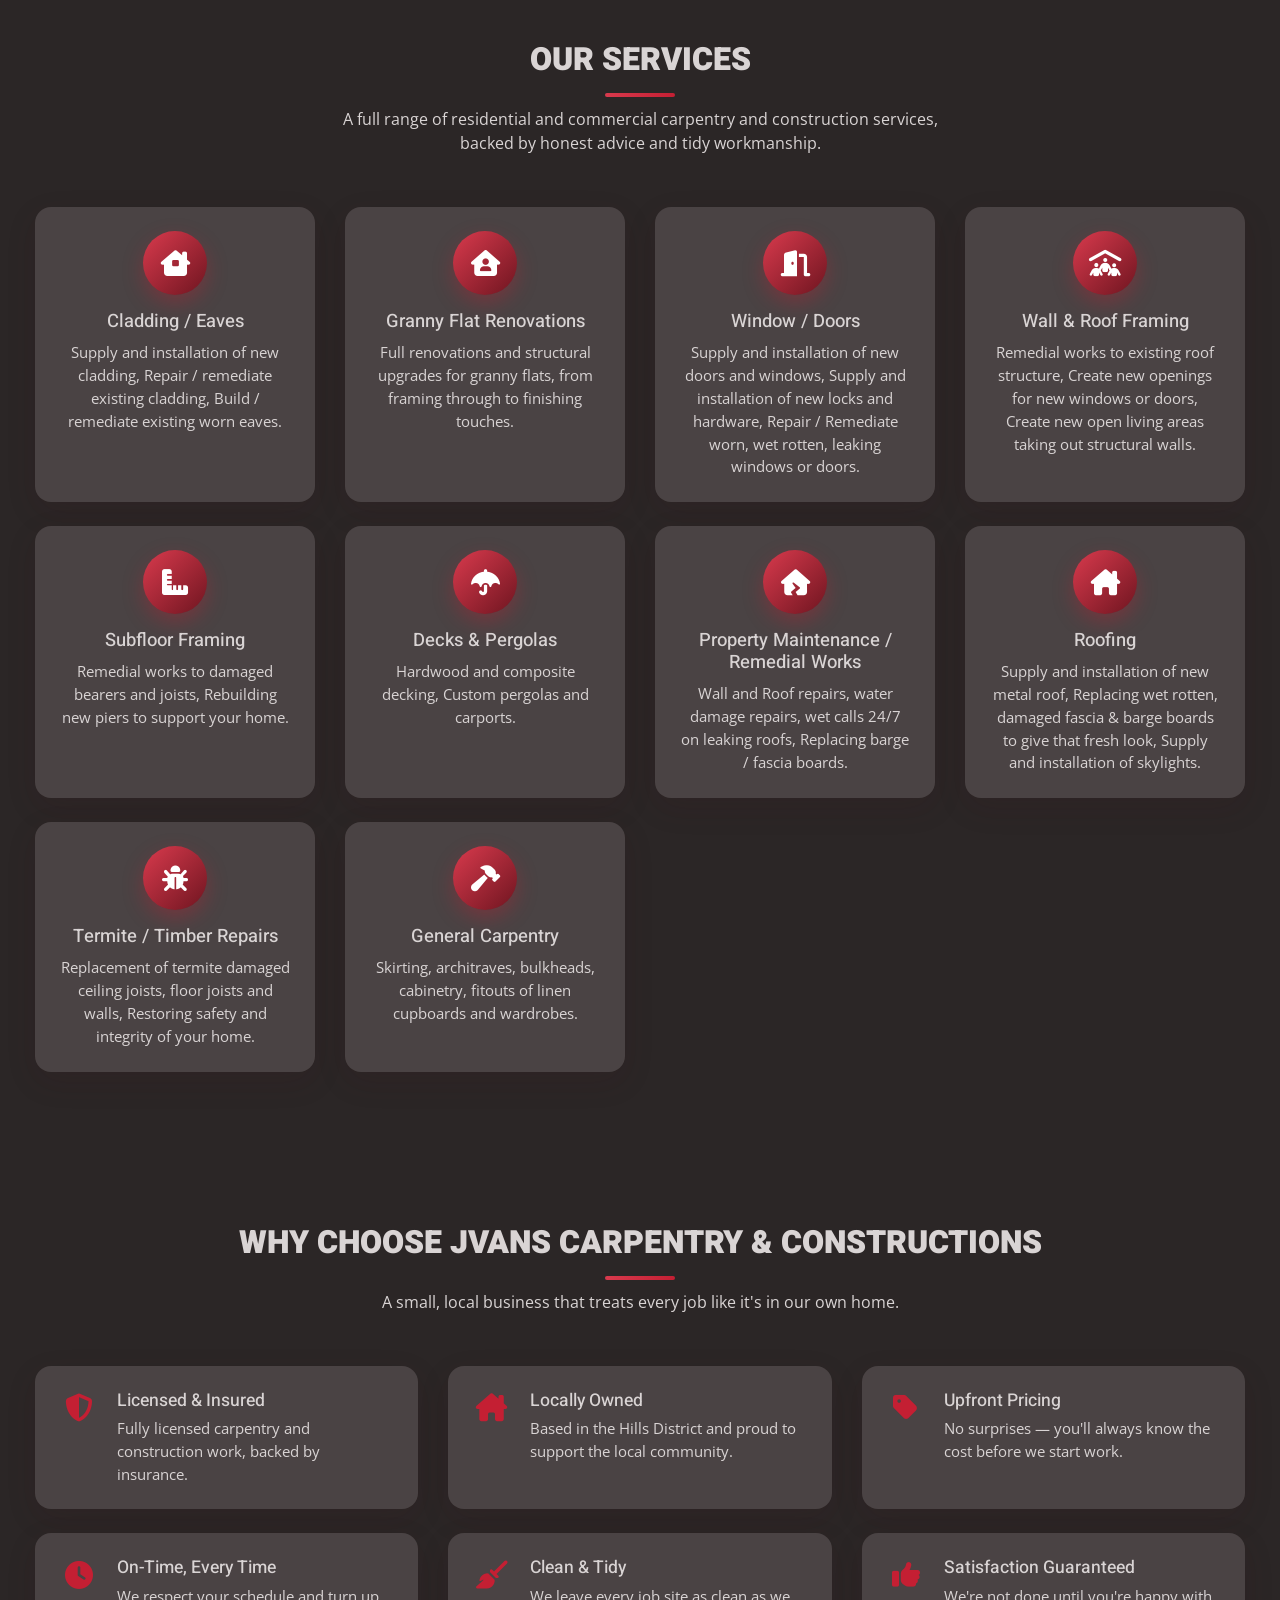
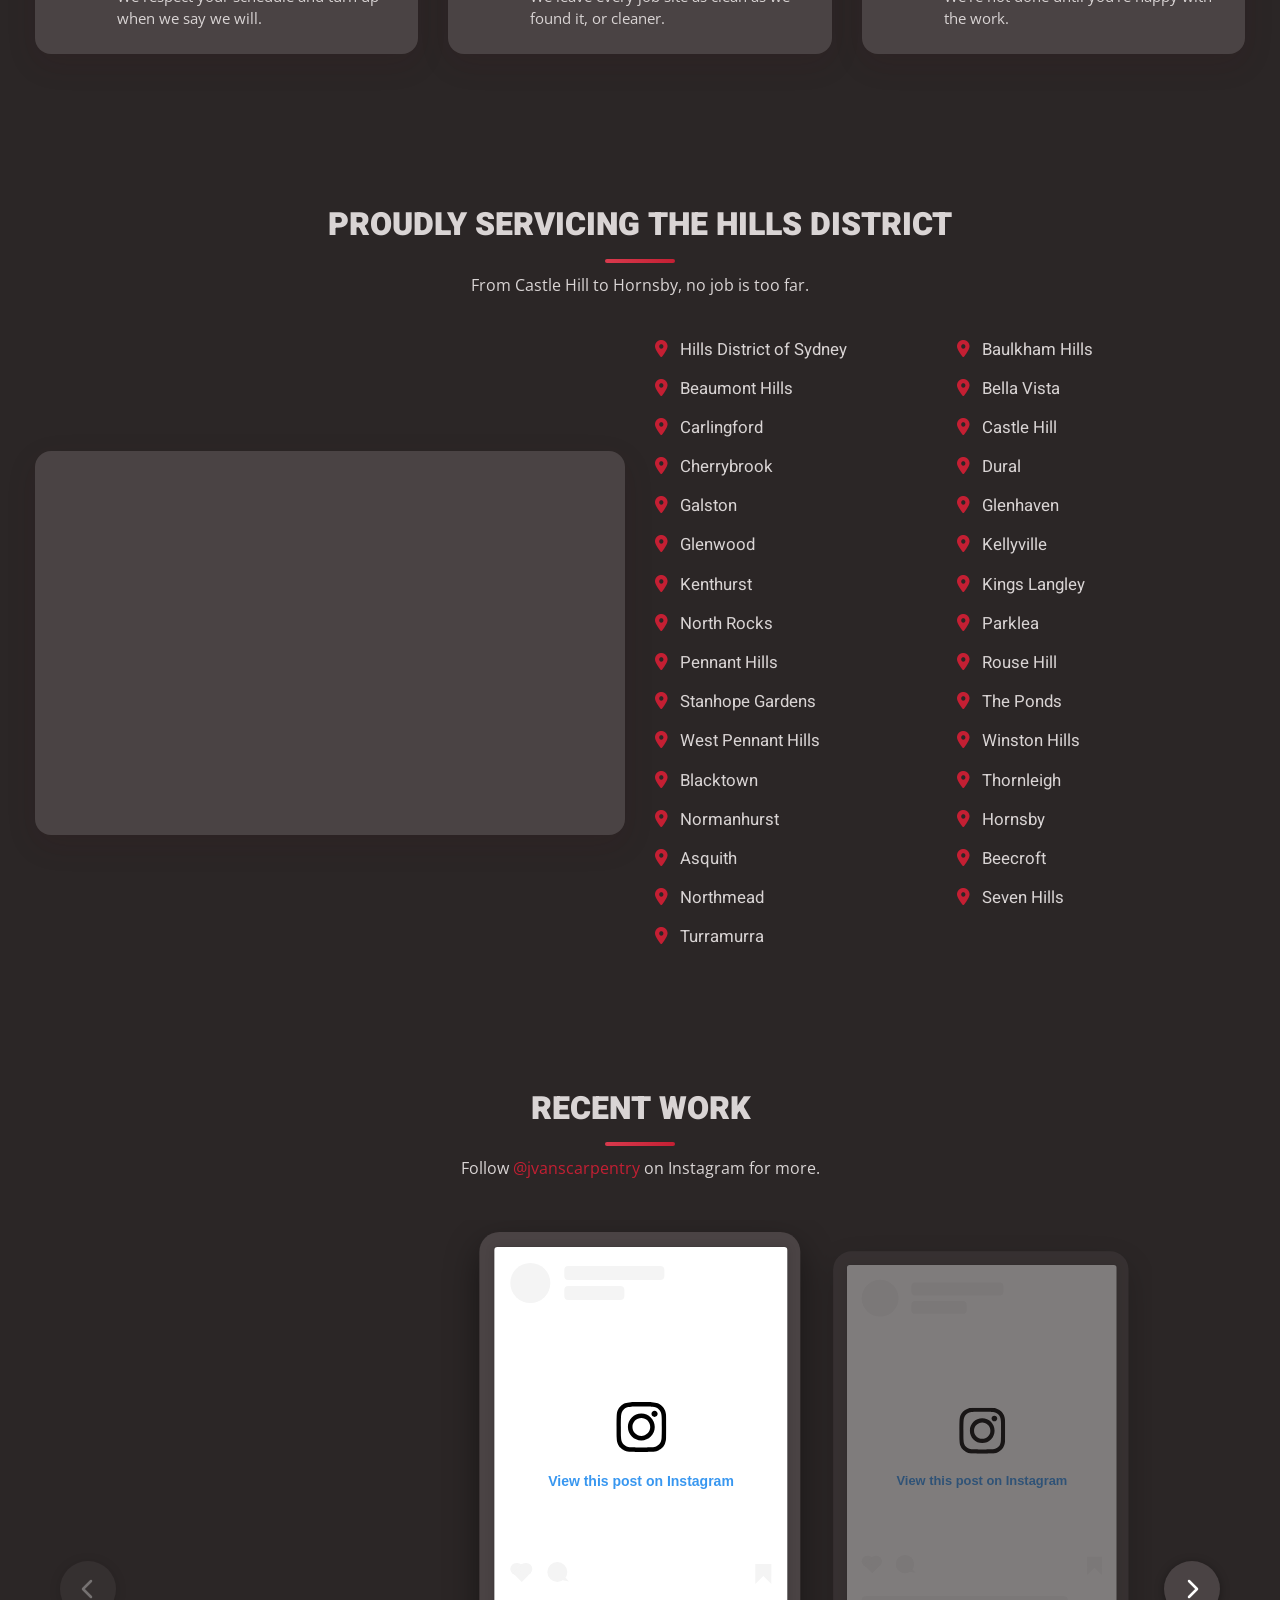
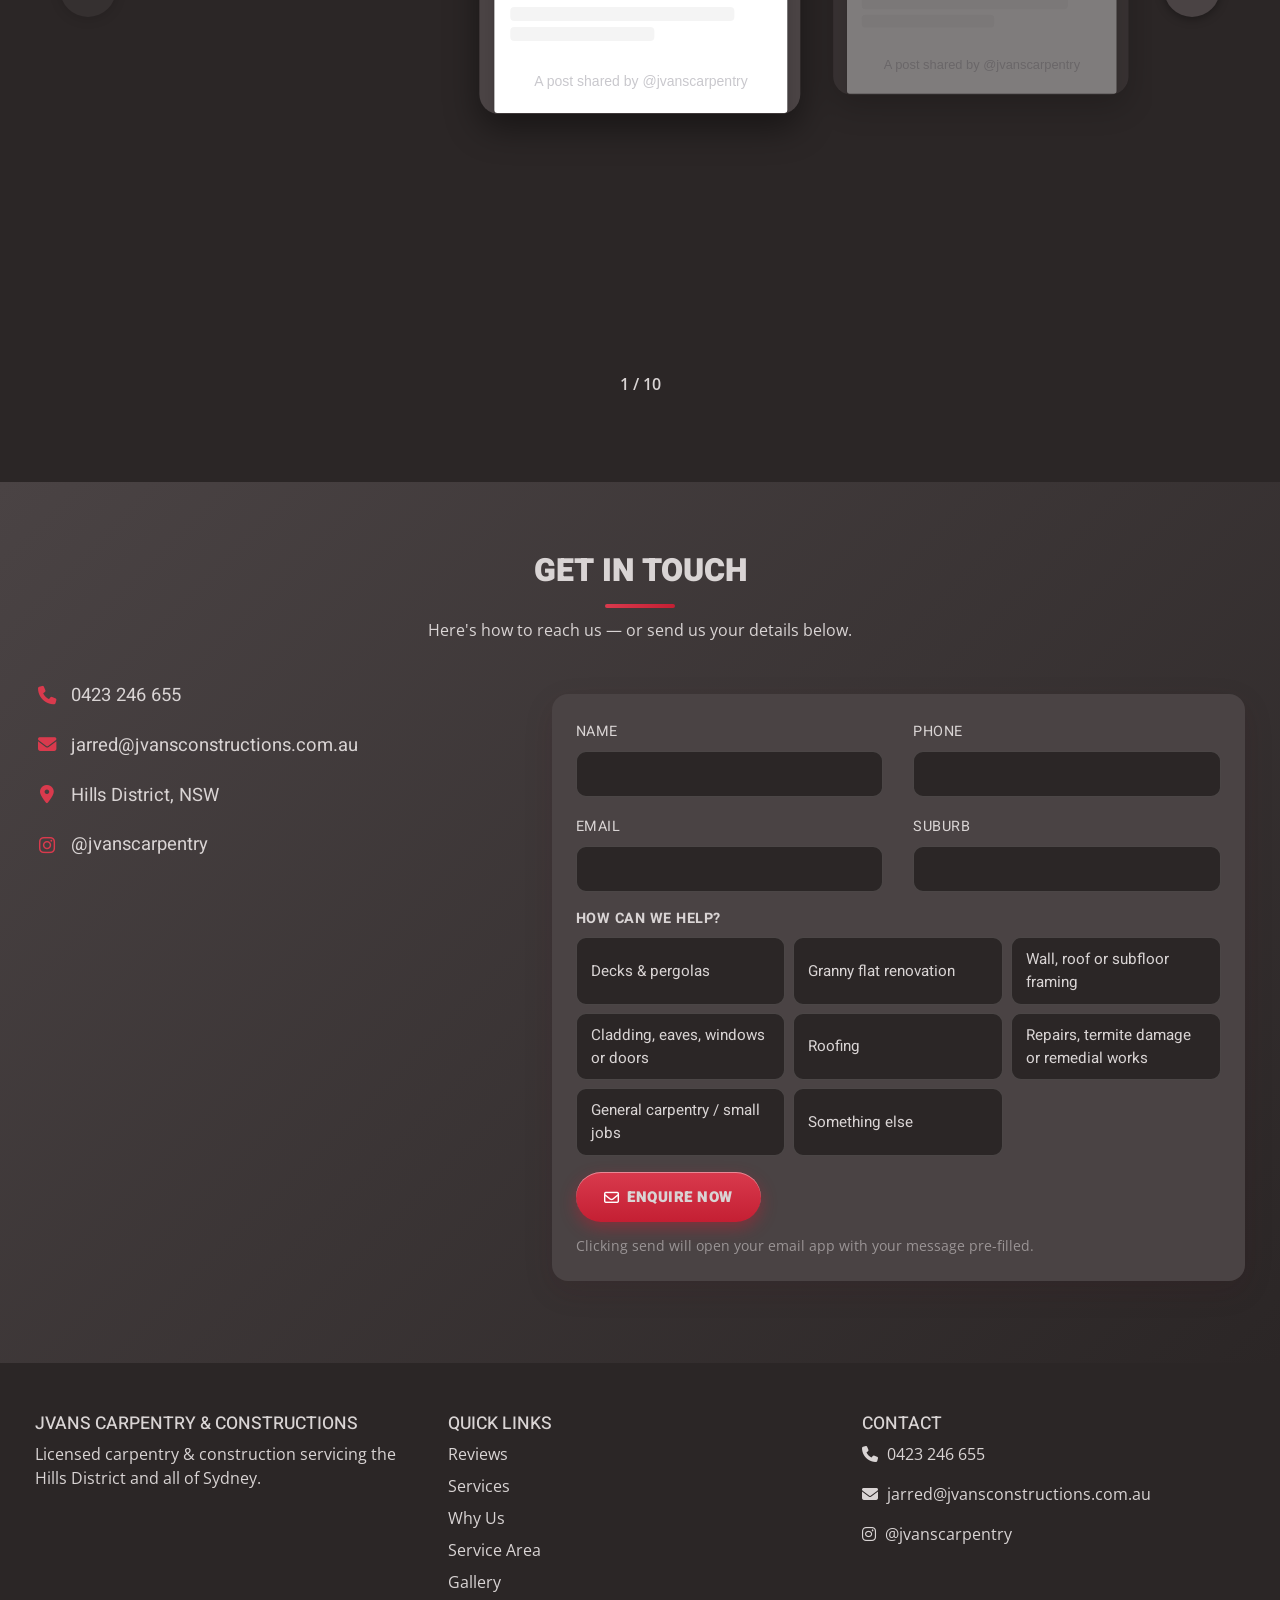
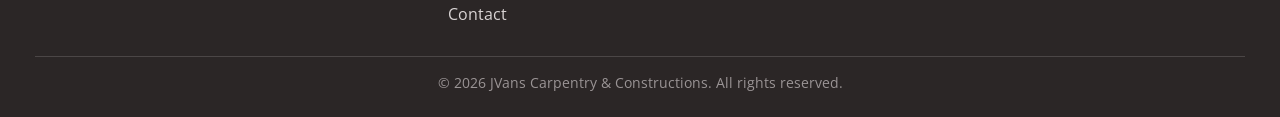
==== commit 17e40667: "Add youtube video to CTA" ====
--- a/index.html
+++ b/index.html
@@ -43,7 +43,7 @@
         <link rel="stylesheet" href="https://cdnjs.cloudflare.com/ajax/libs/font-awesome/6.5.1/css/all.min.css" integrity="sha512-DTOQO9RWCH3ppGqcWaEA1BIZOC6xxalwEsw9c2QQeAIftl+Vegovlnee1c9QX4TctnWMn13TZye+giMm8e2LwA==" crossorigin="anonymous" referrerpolicy="no-referrer" />
 
         <!-- Custom CSS -->
-        <link rel="stylesheet" type="text/css" href="index-2.css">
+        <link rel="stylesheet" type="text/css" href="index-3.css">
 
         <!-- Favicon -->
         <link rel="icon" type="image/png" href="/favicon-96x96.png" sizes="96x96" />
@@ -131,6 +131,9 @@
                             <a class="btn-cta" href="tel:0423246655"><i class="fa-solid fa-phone"></i> Call Jarred Now</a>
                         </div>
                         <p class="hero-licence">Lic. No: 332755C</p>
+                        <div class="hero-video">
+                            <iframe src="https://www.youtube-nocookie.com/embed/mdAZDBxslbg" title="J Vans Constructions video" loading="lazy" allow="accelerometer; autoplay; clipboard-write; encrypted-media; gyroscope; picture-in-picture; web-share" referrerpolicy="strict-origin-when-cross-origin" allowfullscreen></iframe>
+                        </div>
                     </div>
                     <div class="col-lg-6">
                         <form class="box contact-form hero-contact-form" action="mailto:jarred@jvansconstructions.com.au?subject=jvansconstructions.com.au%20Contact%20Form%20Submission" method="post" enctype="text/plain">
--- a/index-3.css
+++ b/index-3.css
@@ -0,0 +1,887 @@
+:root {
+    --maroon: #6f1520;
+    --red: #c41f33;
+    --red-light: #d93a4d;
+    --charcoal-light: #4a4344;
+    --charcoal: #2b2626;
+    --muted-light: #d9d4d4;
+    --muted-dim: #9a9495;
+    --white: #ffffff;
+    --shadow: 0 10px 30px rgba(67, 15, 21, 0.12);
+    --shadow-hover: 0 16px 40px rgba(67, 15, 21, 0.2);
+}
+
+* {
+    box-sizing: border-box;
+}
+
+html {
+    /* Offsets anchor-link scrolling so section headings land below the
+       sticky header instead of underneath it. --header-h is measured
+       live in JS since the header's height changes with screen size
+       (brand row wraps; the mobile nav strip only exists below lg). */
+    scroll-padding-top: var(--header-h, 60px);
+}
+
+body {
+    font-family: 'Open Sans', sans-serif;
+    color: var(--muted-light);
+    background: var(--charcoal);
+    margin: 0;
+}
+
+a {
+    color: var(--red);
+}
+
+/* Bootstrap's reboot.scss sets button:focus { outline: 1px dotted; ... }
+   as a cross-browser fallback (most visible in Firefox). Swap it for a
+   :focus-visible ring instead of just deleting it, so keyboard users
+   still get a clear focus indicator without a stray dotted box on
+   mouse clicks. */
+button:focus {
+    outline: none;
+}
+button:focus-visible {
+    outline: 2px solid var(--red-light);
+    outline-offset: 2px;
+}
+
+/* ---------- Topbar ---------- */
+#topbar {
+    background: var(--red);
+    padding: 5px 0 0;
+    position: sticky;
+    top: 0;
+    z-index: 100;
+    box-shadow: 0 4px 20px rgba(0, 0, 0, 0.25);
+}
+/* Nav band: replaces the old 4px border-bottom accent with a full
+   bar in that same colour, and houses both the desktop and mobile
+   nav so the accent and the nav links are one visual unit. */
+#nav-band {
+    background: var(--red-light);
+}
+#topbar .topbar-col {
+    display: flex;
+    padding: 3px 14px;
+}
+/* The phone button is always pinned to the top right and never wraps
+   onto its own line, no matter how narrow the screen. The brand row
+   shrinks to make room for it instead, truncating its text with an
+   ellipsis rather than pushing the button down. */
+.topbar-row {
+    justify-content: space-between;
+    flex-wrap: nowrap;
+    padding-bottom: 5px;
+}
+.topbar-brand-row {
+    flex: 1 1 auto;
+    min-width: 0;
+    flex-direction: column;
+    align-items: flex-start;
+    gap: 2px;
+}
+.topbar-phone-col {
+    flex: 0 0 auto;
+}
+/* The header sits on the same red as #topbar/#nav-band, so the
+   default red-gradient button blends straight into it. A charcoal
+   drop shadow gives it definition without changing its fill. */
+.topbar-phone-col .btn-cta {
+    color: var(--white);
+    box-shadow: 0 4px 14px rgba(43, 38, 38, 0.6), inset 0 1px 0 rgba(255, 255, 255, 0.4);
+}
+.topbar-phone-col .btn-cta:hover {
+    color: var(--white);
+    box-shadow: 0 6px 18px rgba(43, 38, 38, 0.7), inset 0 1px 0 rgba(255, 255, 255, 0.4);
+}
+.topbar-brand-row img {
+    flex-shrink: 0;
+}
+.topbar-slogan {
+    margin: 0;
+    font-family: 'Heebo', sans-serif;
+    font-size: 12px;
+    font-weight: 900;
+    text-transform: uppercase;
+    letter-spacing: 0.5px;
+    color: var(--white);
+    text-shadow: 0 1px 3px rgba(0, 0, 0, 0.35);
+    white-space: nowrap;
+    overflow: hidden;
+    text-overflow: ellipsis;
+}
+@media (max-width: 575.98px) {
+    .topbar-slogan {
+        display: none;
+    }
+}
+#topbar h1 {
+    margin: 0;
+    line-height: 0;
+}
+#main-nav {
+    width: 100%;
+    gap: 22px;
+    justify-content: center;
+}
+#main-nav a {
+    color: var(--white);
+    text-shadow: 0 1px 3px rgba(0, 0, 0, 0.35);
+    text-decoration: none;
+    font-family: 'Heebo', sans-serif;
+    font-size: 14px;
+    text-transform: uppercase;
+    letter-spacing: 0.5px;
+    padding: 9px 8px;
+    transition: color 0.2s ease;
+}
+#main-nav a:hover {
+    text-decoration: underline;
+}
+/* Marks whichever link corresponds to the section currently in view
+   (kept in sync with scroll position via IntersectionObserver below). */
+#main-nav a.active {
+    text-decoration: underline;
+    text-underline-offset: 3px;
+}
+/* Below lg, #main-nav is hidden (d-none), so a second, always-visible
+   nav strip takes its place as a horizontally scrollable row of
+   one-tap links. It lives inside the sticky header so it stays
+   reachable from anywhere on the page without ever needing a menu
+   toggle. */
+#mobile-nav {
+    display: flex;
+    justify-content: center;
+    gap: 10px;
+    overflow-x: auto;
+    -webkit-overflow-scrolling: touch;
+    scrollbar-width: none;
+    padding: 10px 0;
+    width: 100%;
+}
+#mobile-nav::-webkit-scrollbar {
+    display: none;
+}
+#mobile-nav a {
+    flex: 0 0 auto;
+    color: var(--white);
+    text-shadow: 0 1px 3px rgba(0, 0, 0, 0.35);
+    background: rgba(43, 38, 38, 0.12);
+    border: 1px solid rgba(43, 38, 38, 0.2);
+    text-decoration: none;
+    font-family: 'Heebo', sans-serif;
+    font-size: 12px;
+    text-transform: uppercase;
+    letter-spacing: 0.5px;
+    white-space: nowrap;
+    padding: 6px 12px;
+    border-radius: 20px;
+    transition: background 0.2s ease, color 0.2s ease;
+}
+#mobile-nav a:active,
+#mobile-nav a:hover,
+#mobile-nav a.active {
+    background: var(--charcoal);
+}
+@media (min-width: 992px) {
+    #mobile-nav {
+        display: none;
+    }
+}
+/* Below 500px there's no longer room for all 5 links on one
+   scrollable line, so wrap them into two centered rows of 3 and 2
+   instead (each link is fixed to a third of the width, so the third
+   naturally wraps to its own centered second row). */
+@media (max-width: 499.98px) {
+    #mobile-nav {
+        flex-wrap: wrap;
+        overflow-x: visible;
+    }
+    #mobile-nav a {
+        flex: 0 0 calc((100% - 20px) / 3);
+        overflow: hidden;
+        text-overflow: ellipsis;
+        text-align: center;
+    }
+}
+/* Even narrower phones have less room per third-width link, so shrink
+   the label and padding too, to further reduce the chance labels get
+   truncated with an ellipsis. */
+@media (max-width: 399.98px) {
+    #mobile-nav a {
+        font-size: 10.5px;
+        padding: 6px 4px;
+    }
+}
+/* Below lg the header now carries an extra row (the nav strip), so
+   trim the brand row's chrome to keep the sticky header from eating
+   too much of a phone's viewport. */
+@media (max-width: 991.98px) {
+    #topbar {
+        padding: 8px 0 0;
+    }
+    #topbar .topbar-col {
+        padding: 4px 10px;
+    }
+    .topbar-row {
+        padding-bottom: 8px;
+    }
+    .topbar-brand-row img {
+        height: 40px;
+        width: auto;
+    }
+    #mobile-nav {
+        padding: 8px 0;
+    }
+}
+/* Below 480px, the header's call button loses its label and becomes
+   an icon-only tap target so it doesn't crowd the brand. */
+@media (max-width: 479.98px) {
+    .topbar-phone-col .phone-number-text {
+        display: none;
+    }
+}
+
+/* ---------- Buttons ---------- */
+.btn-cta {
+    display: inline-flex;
+    align-items: center;
+    gap: 8px;
+    background: linear-gradient(180deg, var(--red-light) 0%, var(--red) 100%);
+    color: var(--muted-light);
+    font-family: 'Heebo', sans-serif;
+    font-weight: 900;
+    text-transform: uppercase;
+    letter-spacing: 0.5px;
+    font-size: 15px;
+    padding: 14px 28px;
+    border: none;
+    border-radius: 50px;
+    text-decoration: none;
+    box-shadow: 0 6px 16px rgba(196, 31, 51, 0.45), inset 0 1px 0 rgba(255, 255, 255, 0.4);
+    transition: transform 0.15s ease, box-shadow 0.15s ease;
+    cursor: pointer;
+}
+.btn-cta:hover {
+    transform: translateY(-2px);
+    box-shadow: 0 10px 22px rgba(196, 31, 51, 0.55), inset 0 1px 0 rgba(255, 255, 255, 0.4);
+    color: var(--muted-light);
+    text-decoration: none;
+}
+.btn-cta i {
+    color: var(--white);
+}
+.btn-cta-outline {
+    background: transparent;
+    box-shadow: inset 0 0 0 2px var(--white);
+}
+.btn-cta-outline:hover {
+    background: rgba(255, 255, 255, 0.15);
+    box-shadow: inset 0 0 0 2px var(--white);
+}
+.btn-cta-sm {
+    padding: 8px 18px;
+    font-size: 13px;
+}
+
+/* ---------- Hero ---------- */
+#hero {
+    background: linear-gradient(135deg, var(--charcoal-light) 0%, var(--charcoal) 100%);
+    color: var(--muted-light);
+    text-align: center;
+    padding: 40px 20px 50px;
+    position: relative;
+    overflow: hidden;
+}
+#hero::after {
+    content: "";
+    position: absolute;
+    inset: 0;
+    background: radial-gradient(circle at 80% 20%, rgba(255, 255, 255, 0.12), transparent 60%),
+                radial-gradient(circle at 10% 90%, rgba(255, 255, 255, 0.08), transparent 55%);
+    pointer-events: none;
+}
+.hero-eyebrow {
+    text-transform: uppercase;
+    letter-spacing: 2px;
+    font-family: 'Heebo', sans-serif;
+    color: var(--red-light);
+    font-size: 14px;
+    margin-bottom: 10px;
+    text-shadow: 0 1px 2px rgba(0, 0, 0, 0.85);
+}
+.hero-title {
+    font-family: 'Heebo', sans-serif;
+    font-weight: 900;
+    font-size: 3em;
+    margin: 0 0 20px;
+    text-shadow: 0 4px 20px rgba(0, 0, 0, 0.25);
+}
+.hero-subtitle {
+    max-width: 700px;
+    margin: 0 auto 36px;
+    font-size: 1.1em;
+    color: var(--muted-light);
+}
+.hero-cta {
+    display: flex;
+    gap: 18px;
+    justify-content: center;
+    flex-wrap: wrap;
+    margin-bottom: 30px;
+}
+.hero-licence {
+    font-size: 0.85em;
+    color: var(--muted-light);
+    opacity: 0.7;
+    margin: -18px 0 0;
+}
+.hero-video {
+    max-width: 560px;
+    margin: 30px auto 0;
+    border-radius: 16px;
+    overflow: hidden;
+    box-shadow: var(--shadow);
+}
+.hero-video iframe {
+    display: block;
+    width: 100%;
+    aspect-ratio: 16 / 9;
+    border: 0;
+}
+.hero-row {
+    padding: 20px 0;
+}
+/* The form keeps normal left-aligned text regardless of the
+   centered hero text-align, since it's a card, not hero copy. */
+.hero-contact-form {
+    text-align: left;
+}
+@media (min-width: 992px) {
+    .hero-copy {
+        text-align: left;
+    }
+    .hero-subtitle {
+        margin-left: 0;
+        margin-right: 0;
+    }
+    .hero-cta {
+        justify-content: flex-start;
+    }
+    .hero-video {
+        margin-left: 0;
+        margin-right: 0;
+    }
+}
+
+/* ---------- Boxes / cards ---------- */
+.box {
+    background: var(--charcoal-light);
+    border-radius: 16px;
+    box-shadow: var(--shadow);
+    margin: 12px 0;
+    padding: 24px;
+    transition: transform 0.2s ease, box-shadow 0.2s ease;
+}
+
+/* ---------- Section headings ---------- */
+section {
+    padding: 70px 20px;
+}
+.section-heading {
+    font-family: 'Heebo', sans-serif;
+    font-weight: 900;
+    text-transform: uppercase;
+    text-align: center;
+    color: var(--muted-light);
+    font-size: 2em;
+    margin-bottom: 10px;
+    position: relative;
+}
+.section-heading::after {
+    content: "";
+    display: block;
+    width: 70px;
+    height: 4px;
+    margin: 14px auto 0;
+    border-radius: 4px;
+    background: linear-gradient(90deg, var(--red-light), var(--red));
+}
+.section-subheading {
+    text-align: center;
+    max-width: 640px;
+    margin: 0 auto 40px;
+    color: var(--muted-light);
+}
+.section-subheading.light {
+    color: var(--muted-light);
+}
+
+/* ---------- Services ---------- */
+#services {
+    background: var(--charcoal);
+}
+.service-card {
+    text-align: center;
+    height: calc(100% - 24px);
+}
+.service-card:hover {
+    transform: translateY(-6px);
+    box-shadow: var(--shadow-hover);
+}
+.service-icon {
+    width: 64px;
+    height: 64px;
+    line-height: 64px;
+    border-radius: 50%;
+    margin: 0 auto 16px;
+    background: linear-gradient(135deg, var(--red-light), var(--maroon));
+    color: var(--white);
+    font-size: 26px;
+    box-shadow: 0 8px 20px rgba(196, 31, 51, 0.35);
+}
+.service-card h3 {
+    font-family: 'Heebo', sans-serif;
+    font-size: 1.15em;
+    color: var(--muted-light);
+}
+.service-card p {
+    color: var(--muted-light);
+    font-size: 0.95em;
+    margin-bottom: 0;
+}
+
+/* ---------- Why us ---------- */
+#why-us {
+    background: var(--charcoal);
+}
+.trust-card {
+    display: flex;
+    align-items: flex-start;
+    gap: 18px;
+    height: calc(100% - 24px);
+}
+.trust-card:hover {
+    transform: translateY(-4px);
+    box-shadow: var(--shadow-hover);
+}
+.trust-card i {
+    flex: 0 0 40px;
+    width: 40px;
+    font-size: 28px;
+    text-align: center;
+    color: var(--red);
+    margin-top: 4px;
+}
+.trust-card-content {
+    flex: 1 1 auto;
+    min-width: 0;
+}
+.trust-card h3 {
+    font-family: 'Heebo', sans-serif;
+    font-size: 1.1em;
+    color: var(--muted-light);
+    margin: 0 0 6px;
+}
+.trust-card p {
+    margin: 0;
+    color: var(--muted-light);
+    font-size: 0.95em;
+}
+
+/* ---------- Service area ---------- */
+#service-area {
+    background: var(--charcoal);
+}
+.map-box {
+    padding: 12px;
+    overflow: hidden;
+}
+.map-box iframe {
+    border-radius: 10px;
+    display: block;
+}
+.service-area-list {
+    list-style: none;
+    padding: 0;
+    margin: 0;
+    display: grid;
+    grid-template-columns: 1fr 1fr;
+    gap: 14px;
+}
+.service-area-list li {
+    font-family: 'Heebo', sans-serif;
+    color: var(--muted-light);
+    font-size: 1.05em;
+}
+.service-area-list i {
+    color: var(--red);
+    margin-right: 8px;
+}
+
+/* ---------- Reviews ---------- */
+.review-card {
+    text-align: center;
+    height: calc(100% - 24px);
+}
+.review-card:hover {
+    transform: translateY(-6px);
+    box-shadow: var(--shadow-hover);
+}
+.review-stars {
+    color: var(--red);
+    margin: 0 0 14px;
+}
+.review-card p {
+    color: var(--muted-light);
+    font-style: italic;
+}
+.review-author {
+    font-family: 'Heebo', sans-serif;
+    font-weight: 900;
+    color: var(--muted-light);
+    font-style: normal !important;
+}
+.review-text.collapsed {
+    display: -webkit-box;
+    -webkit-box-orient: vertical;
+    -webkit-line-clamp: 4;
+    line-clamp: 4;
+    overflow: hidden;
+}
+.review-toggle {
+    background: none;
+    border: none;
+    padding: 0;
+    margin: -8px 0 16px;
+    color: var(--red);
+    font-weight: 700;
+    cursor: pointer;
+}
+.review-toggle:hover {
+    text-decoration: underline;
+}
+.reviews-more {
+    text-align: center;
+    margin-top: 16px;
+}
+
+/* ---------- Instagram gallery ---------- */
+#gallery {
+    background: var(--charcoal);
+}
+.instagram-picture {
+    width: 100%;
+}
+.instagram-caption {
+    margin: 10px 0;
+}
+.box.instagram {
+    padding: 14px 14px 0;
+    border-radius: 20px;
+    box-shadow: 0 14px 34px rgba(0, 0, 0, 0.45);
+    overflow: hidden;
+}
+/* Instagram's embed sets a fixed inline min-width (326px) on the
+   blockquote/iframe, which overflows its column on narrow phones.
+   Force it responsive instead. */
+.box.instagram .instagram-media,
+.box.instagram iframe {
+    min-width: 0 !important;
+    width: 100% !important;
+    max-width: 100% !important;
+}
+
+/* Carousel shell: prev/next buttons flank a fixed-height viewport.
+   Because the viewport height never changes when a taller/shorter
+   embed becomes active, the buttons (vertically centered on that
+   fixed height) never shift position either. */
+.instagram-carousel {
+    display: flex;
+    align-items: center;
+    gap: 12px;
+    max-width: 520px;
+    margin: 0 auto;
+}
+.instagram-carousel-viewport {
+    flex: 1 1 auto;
+    min-width: 0;
+    height: min(820px, 82vh);
+    overflow-y: auto;
+    overflow-x: hidden;
+    position: relative;
+    -webkit-overflow-scrolling: touch;
+    touch-action: pan-y;
+}
+.instagram-carousel-track {
+    display: flex;
+    align-items: flex-start;
+    transition: transform 0.45s cubic-bezier(0.4, 0, 0.2, 1);
+    will-change: transform;
+}
+.instagram-item {
+    flex: 0 0 auto;
+    box-sizing: border-box;
+    padding: 0 10px;
+    opacity: 0.4;
+    transform: scale(0.92);
+    transition: opacity 0.45s ease, transform 0.45s ease;
+    pointer-events: none;
+}
+/* The active slide is full size/opacity; its immediate neighbors
+   (loaded one step ahead purely for this preview) sit either side
+   in the filmstrip and peek in translucent, hinting more content. */
+.instagram-item.is-active {
+    opacity: 1;
+    transform: scale(1);
+    pointer-events: auto;
+}
+#instagram-container template {
+    display: none;
+}
+@media (prefers-reduced-motion: reduce) {
+    .instagram-carousel-track,
+    .instagram-item {
+        transition: none;
+    }
+}
+
+.carousel-btn {
+    flex: 0 0 auto;
+    width: 56px;
+    height: 56px;
+    border-radius: 50%;
+    border: none;
+    background: var(--charcoal-light);
+    color: var(--white);
+    box-shadow: 0 2px 10px rgba(0, 0, 0, 0.35);
+    display: flex;
+    align-items: center;
+    justify-content: center;
+    cursor: pointer;
+    transition: background 0.15s ease, transform 0.15s ease, opacity 0.15s ease;
+}
+.carousel-btn svg {
+    width: 24px;
+    height: 24px;
+}
+.carousel-btn:hover:not(:disabled) {
+    background: var(--red);
+    color: var(--white);
+    transform: scale(1.06);
+}
+.carousel-btn:disabled {
+    opacity: 0.35;
+    cursor: default;
+}
+.instagram-carousel-counter {
+    text-align: center;
+    margin-top: 14px;
+    color: var(--muted-light);
+    font-weight: 600;
+}
+
+/* Desktop widens into a 3-up carousel: the previous/next embeds sit
+   fully visible (not cropped) at reduced opacity either side of the
+   active one, each taking an even third of the viewport. */
+@media (min-width: 768px) {
+    .instagram-carousel {
+        max-width: 1160px;
+    }
+}
+
+@media (max-width: 767.98px) {
+    .instagram-carousel {
+        gap: 6px;
+    }
+    .instagram-carousel-viewport {
+        height: min(820px, 88vh);
+    }
+    /* No peek on mobile: swiping is the primary way to browse here,
+       so a neighbor sliver would just be visual noise in the margin. */
+    .instagram-item:not(.is-active) {
+        opacity: 0;
+    }
+    .carousel-btn {
+        width: 44px;
+        height: 44px;
+    }
+    .carousel-btn svg {
+        width: 20px;
+        height: 20px;
+    }
+}
+
+/* ---------- Contact ---------- */
+#contact {
+    background: linear-gradient(135deg, var(--charcoal-light) 0%, var(--charcoal) 100%);
+    color: var(--muted-light);
+}
+.contact-info {
+    list-style: none;
+    padding: 0;
+    margin: 0;
+}
+.contact-info li {
+    display: flex;
+    align-items: center;
+    gap: 12px;
+    font-family: 'Heebo', sans-serif;
+    font-size: 1.15em;
+    margin-bottom: 22px;
+}
+.contact-info a {
+    color: var(--muted-light);
+    text-decoration: none;
+}
+.contact-info a:hover {
+    color: var(--red-light);
+}
+.contact-info i {
+    width: 24px;
+    text-align: center;
+    color: var(--red-light);
+}
+.contact-form label {
+    font-family: 'Heebo', sans-serif;
+    color: var(--muted-light);
+    font-size: 0.9em;
+    text-transform: uppercase;
+    letter-spacing: 0.5px;
+}
+.contact-form .form-control {
+    background: var(--charcoal);
+    color: var(--muted-light);
+    border-radius: 10px;
+    border: 1px solid rgba(255, 255, 255, 0.15);
+    padding: 10px 14px;
+    height: auto;
+}
+.contact-form .enquiry-options {
+    border: 0;
+    padding: 0;
+    min-width: 0;
+}
+.contact-form .enquiry-options legend {
+    font-family: 'Heebo', sans-serif;
+    color: var(--muted-light);
+    font-size: 0.9em;
+    text-transform: uppercase;
+    letter-spacing: 0.5px;
+    font-weight: 700;
+    border: 0;
+    margin-bottom: 8px;
+}
+.contact-form .enquiry-grid {
+    display: grid;
+    grid-template-columns: repeat(auto-fill, minmax(200px, 1fr));
+    gap: 8px;
+}
+.contact-form .enquiry-option {
+    position: relative;
+    margin: 0;
+    font-size: 0.95em;
+    text-transform: none;
+    letter-spacing: normal;
+    font-weight: normal;
+    cursor: pointer;
+}
+.contact-form .enquiry-option input {
+    position: absolute;
+    opacity: 0;
+    width: 1px;
+    height: 1px;
+}
+.contact-form .enquiry-option span {
+    display: flex;
+    align-items: center;
+    height: 100%;
+    padding: 10px 14px;
+    background: var(--charcoal);
+    border: 1px solid rgba(255, 255, 255, 0.15);
+    border-radius: 10px;
+    transition: border-color 0.15s ease, background 0.15s ease;
+}
+.contact-form .enquiry-option:hover span {
+    border-color: rgba(255, 255, 255, 0.35);
+}
+.contact-form .enquiry-option input:checked + span {
+    background: var(--red);
+    border-color: var(--red);
+    color: var(--white);
+}
+.contact-form .enquiry-option input:focus-visible + span {
+    box-shadow: 0 0 0 3px rgba(196, 31, 51, 0.4);
+}
+.contact-form .form-control::placeholder {
+    color: var(--muted-dim);
+}
+.contact-form .form-control:focus {
+    border-color: var(--red);
+    box-shadow: 0 0 0 3px rgba(196, 31, 51, 0.2);
+}
+.contact-form-note {
+    margin: 14px 0 0;
+    font-size: 0.85em;
+    color: var(--muted-dim);
+}
+
+/* ---------- Footer ---------- */
+#site-footer {
+    background: var(--charcoal);
+    color: var(--muted-light);
+    padding: 50px 20px 24px;
+}
+#site-footer h3 {
+    font-family: 'Heebo', sans-serif;
+    color: var(--muted-light);
+    text-transform: uppercase;
+    font-size: 1.1em;
+}
+.footer-nav {
+    display: flex;
+    flex-direction: column;
+    gap: 8px;
+}
+#site-footer a {
+    color: var(--muted-light);
+    text-decoration: none;
+}
+#site-footer a:hover {
+    color: var(--red-light);
+}
+.footer-contact-col i {
+    padding-right: 5px;
+}
+#site-footer hr {
+    border-color: rgba(255, 255, 255, 0.15);
+    margin: 30px 0 16px;
+}
+/* Footer columns are col-md-4, so they stack to a single column
+   below 768px. Give the Contact column's heading extra breathing
+   room from the column above it only in that stacked layout. */
+@media (max-width: 767.98px) {
+    .footer-contact-col h3 {
+        margin-top: 20px;
+    }
+}
+.footer-copyright {
+    text-align: center;
+    font-size: 0.85em;
+    margin: 0;
+    color: var(--muted-dim);
+}
+
+@media (max-width: 991px) {
+    .hero-title {
+        font-size: 2.2em;
+    }
+    section {
+        padding: 50px 16px;
+    }
+    .service-area-list {
+        margin-top: 24px;
+    }
+}
